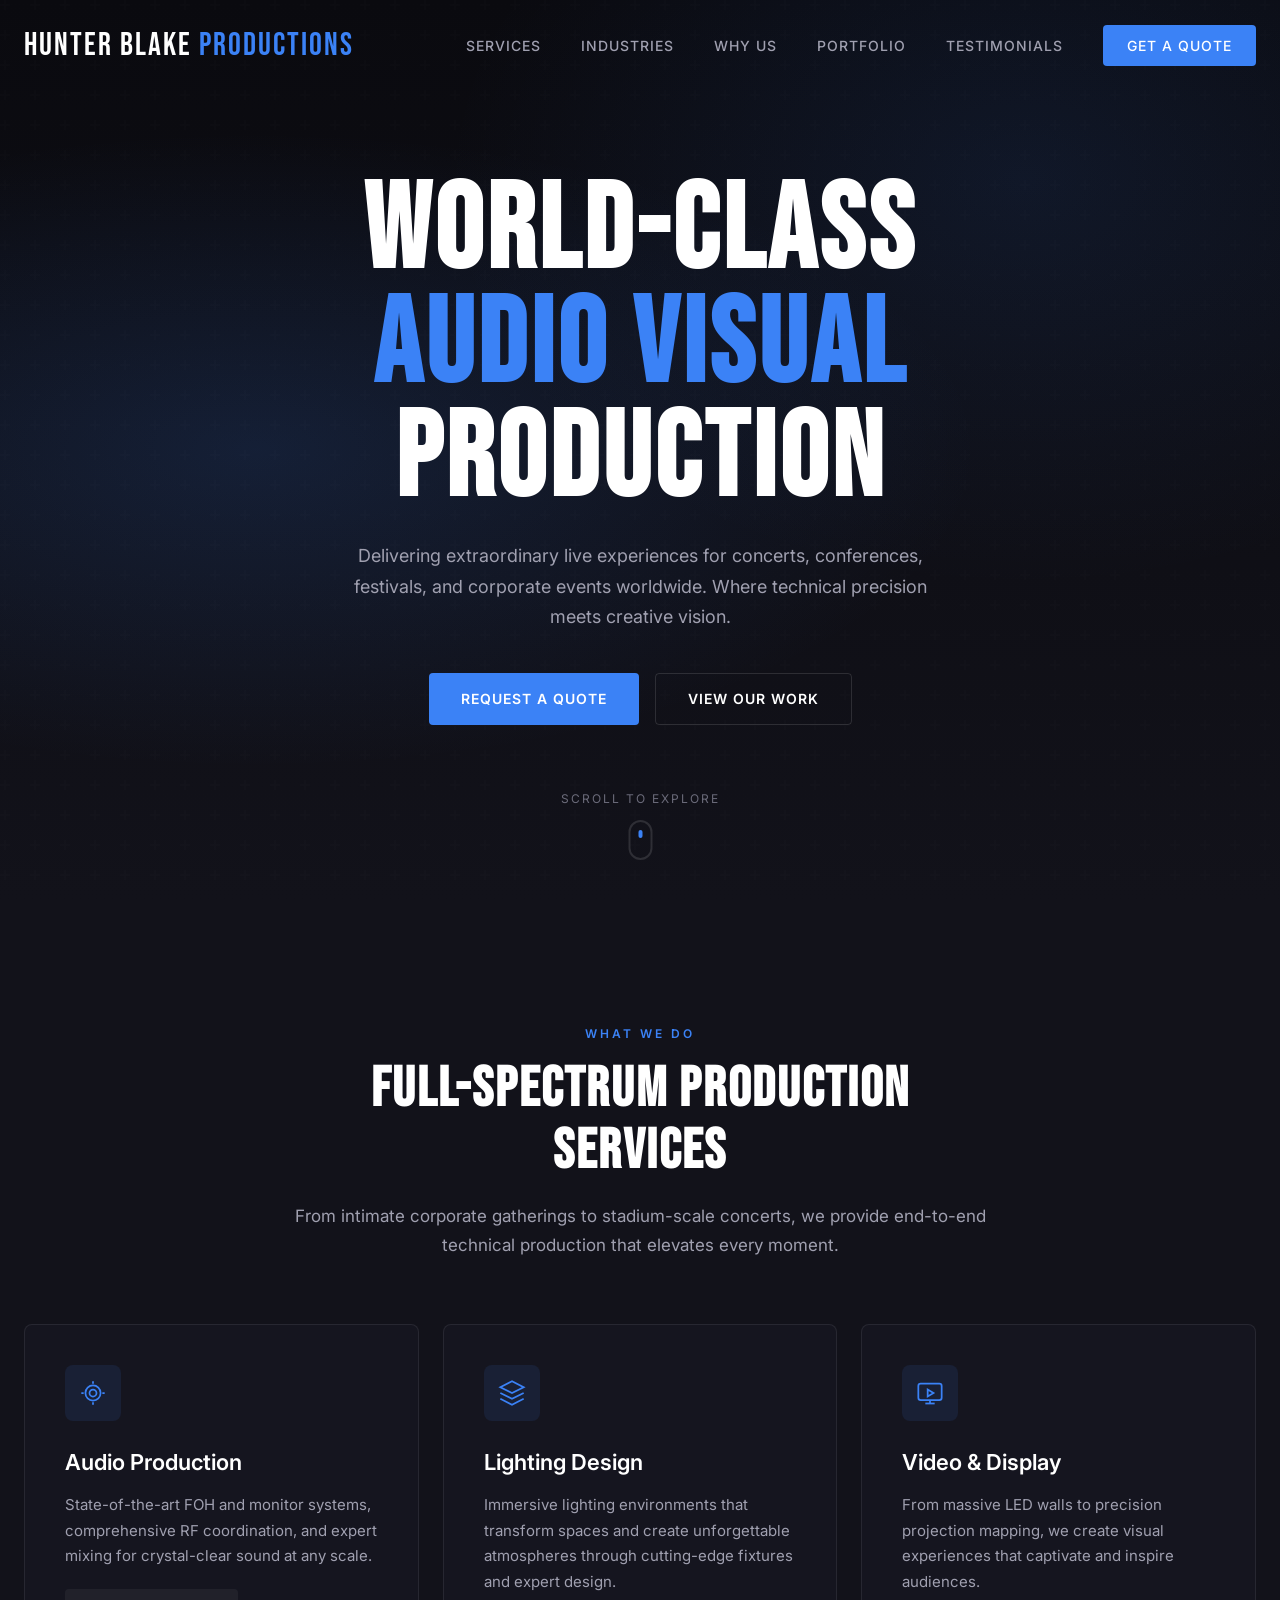
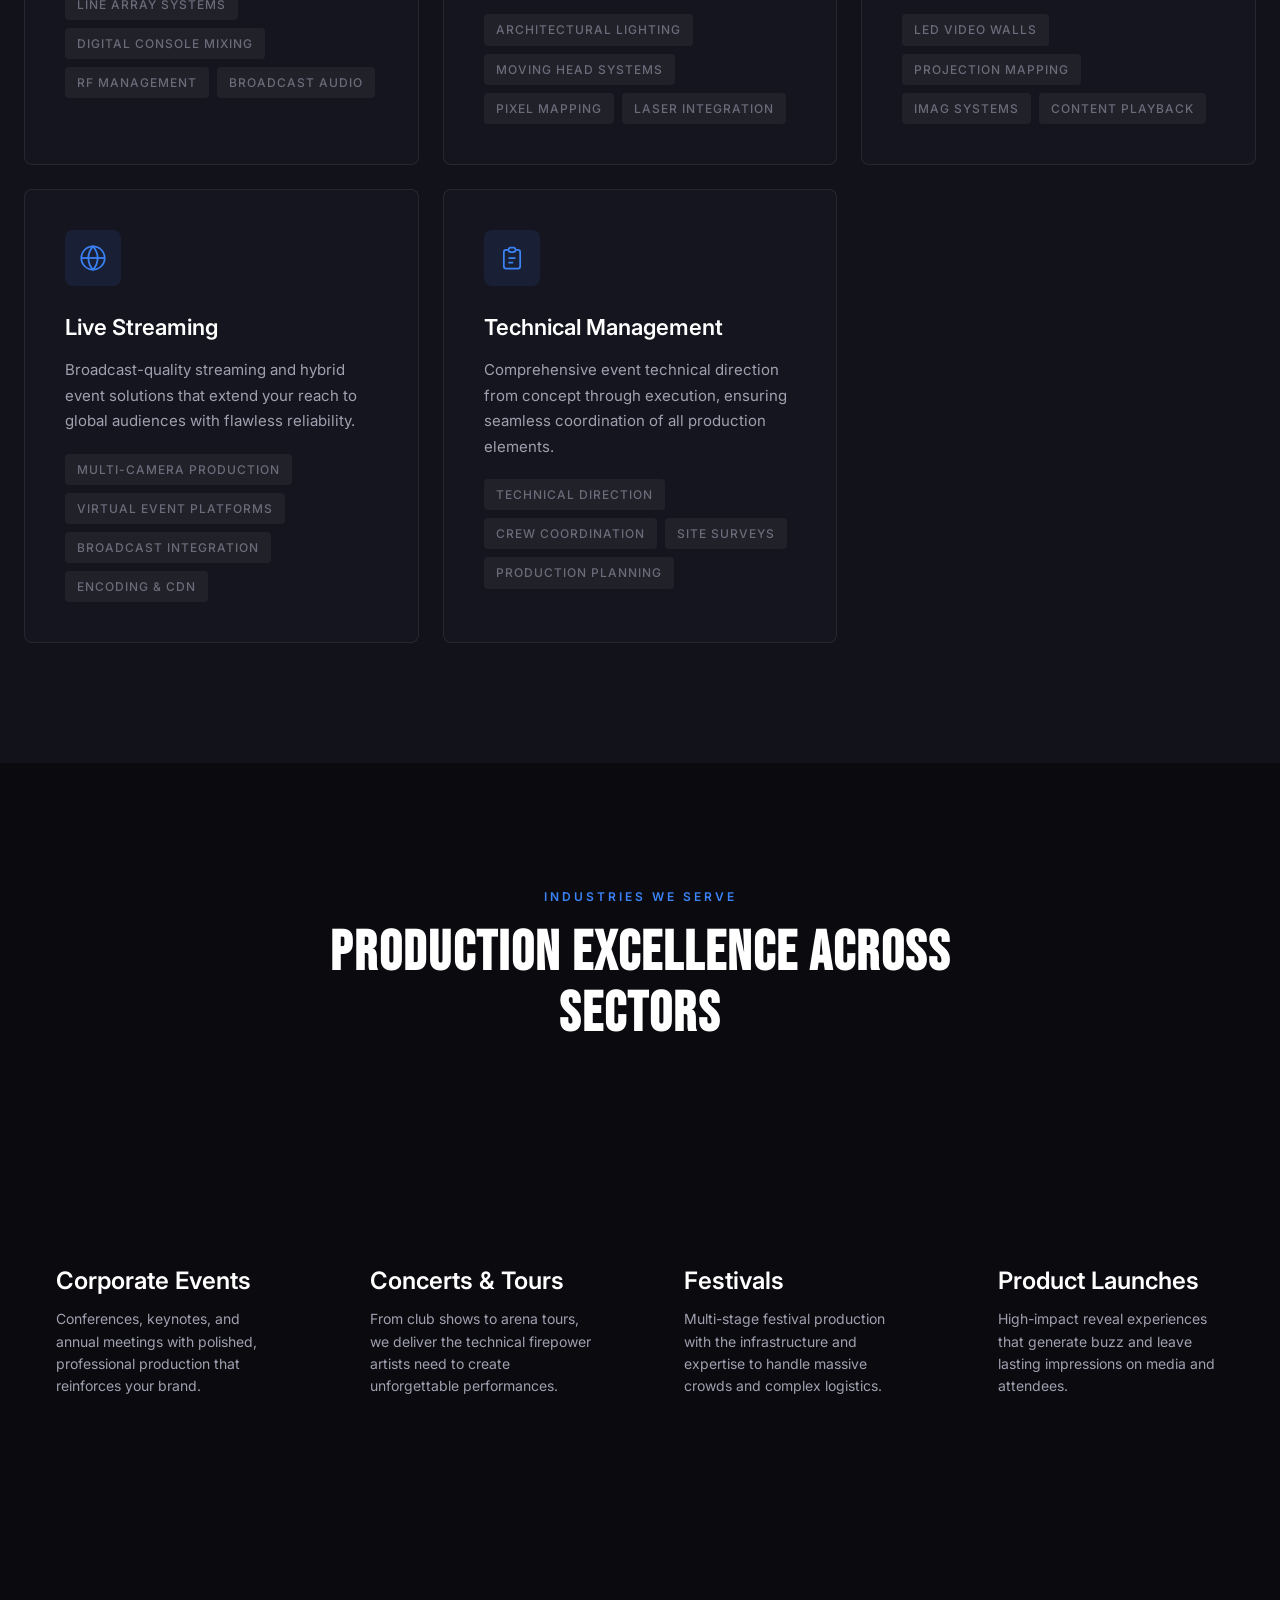
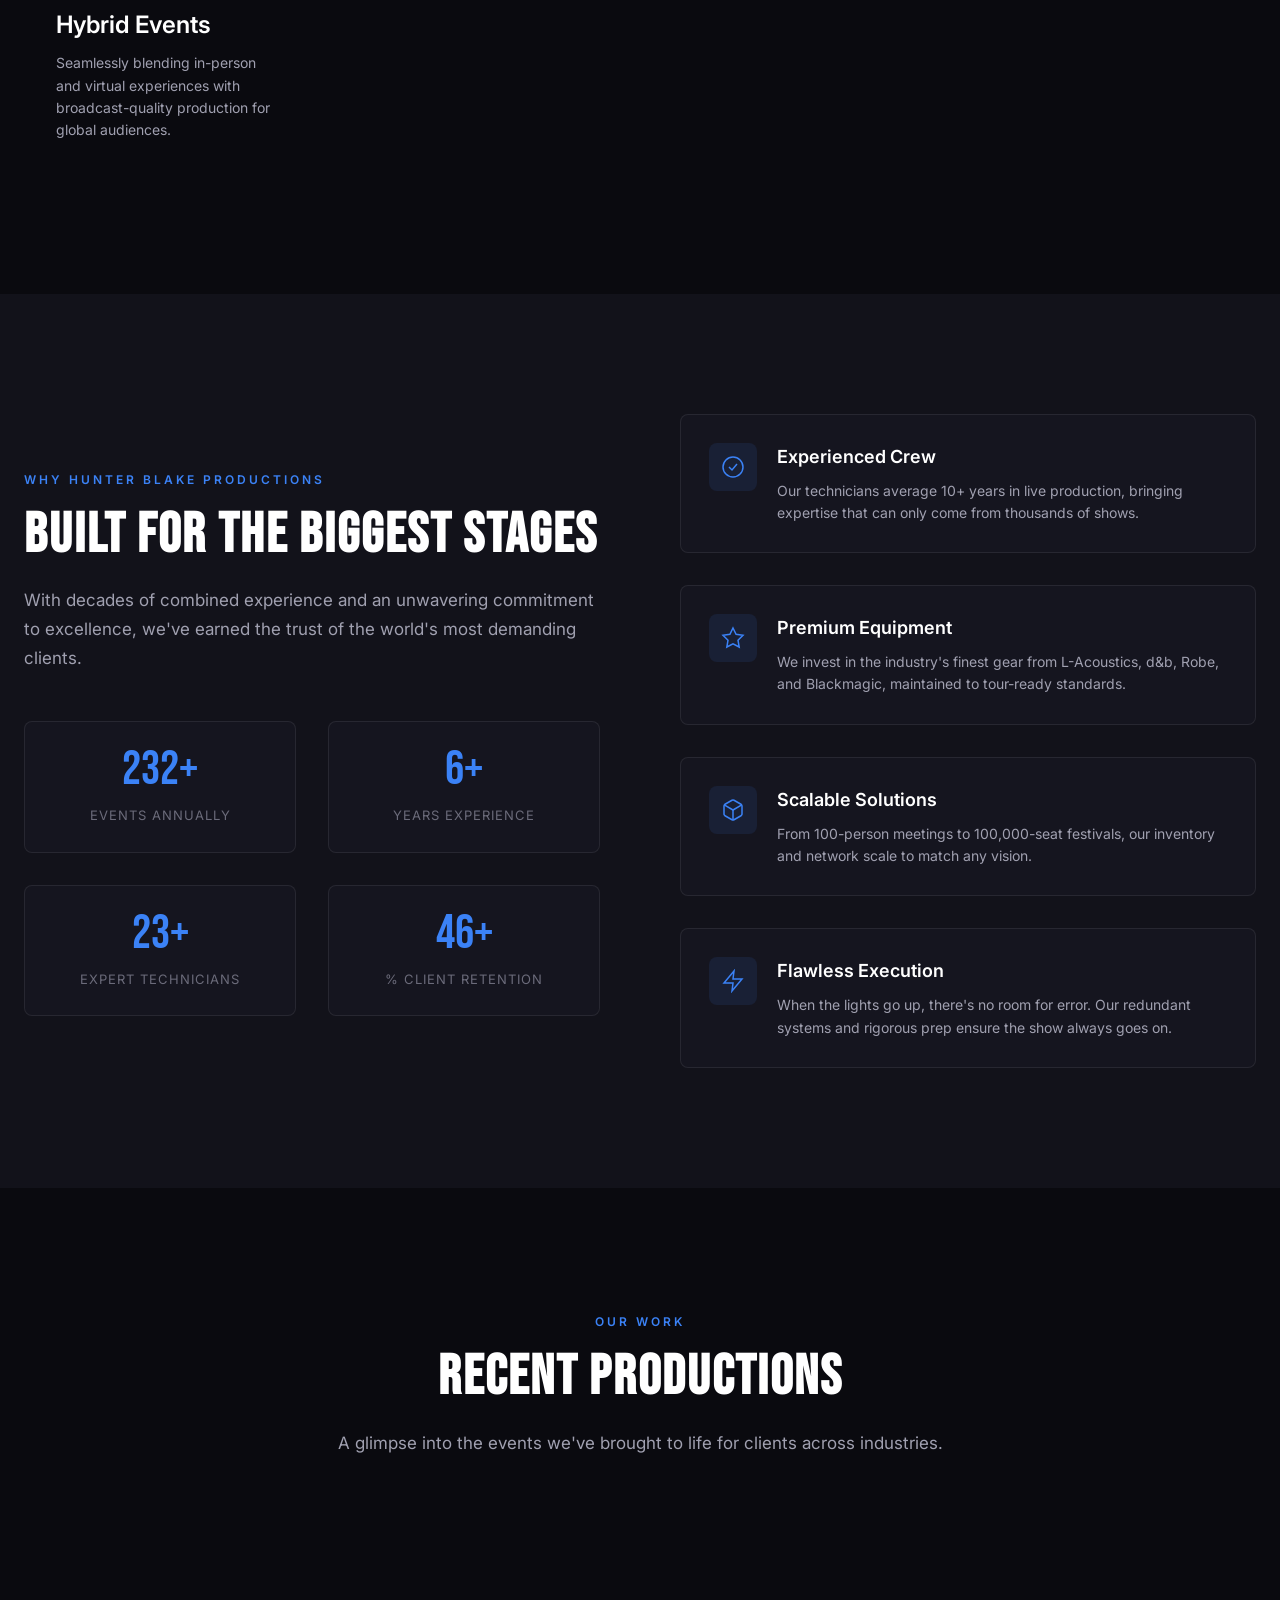
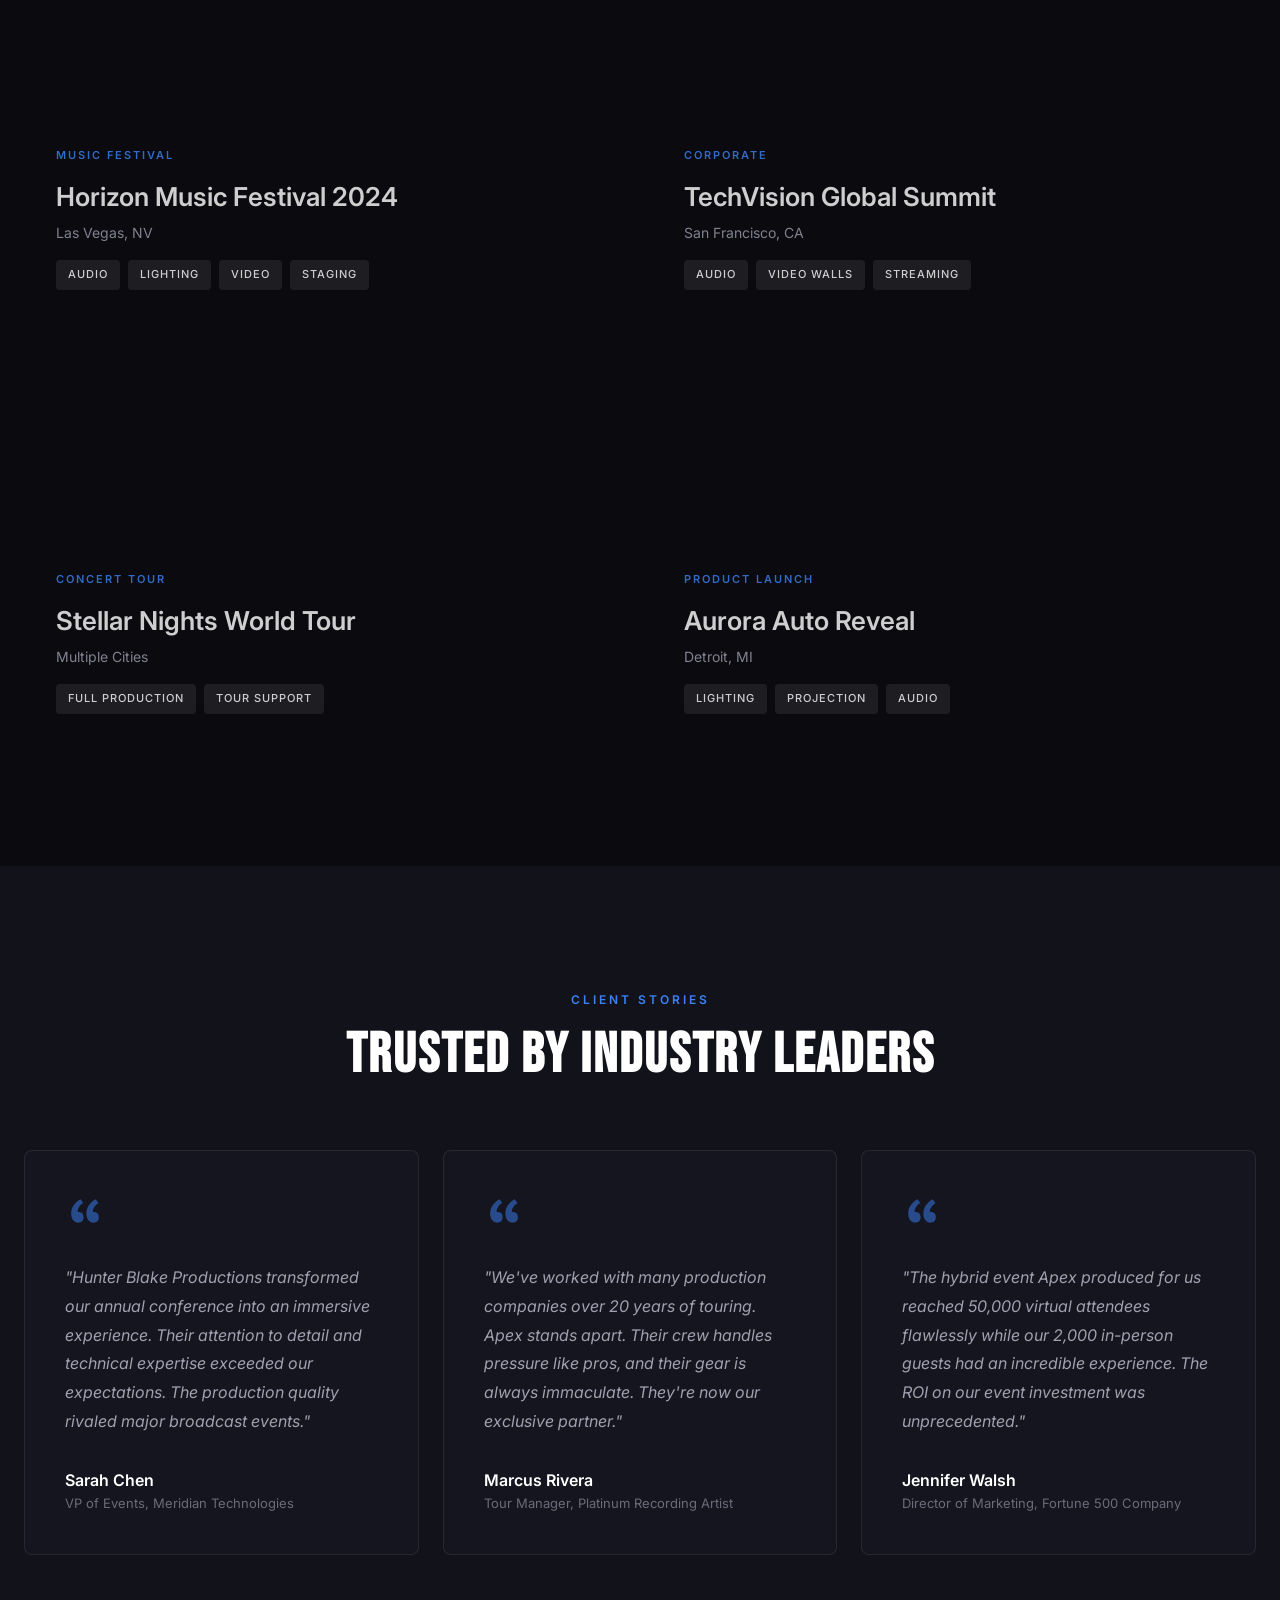
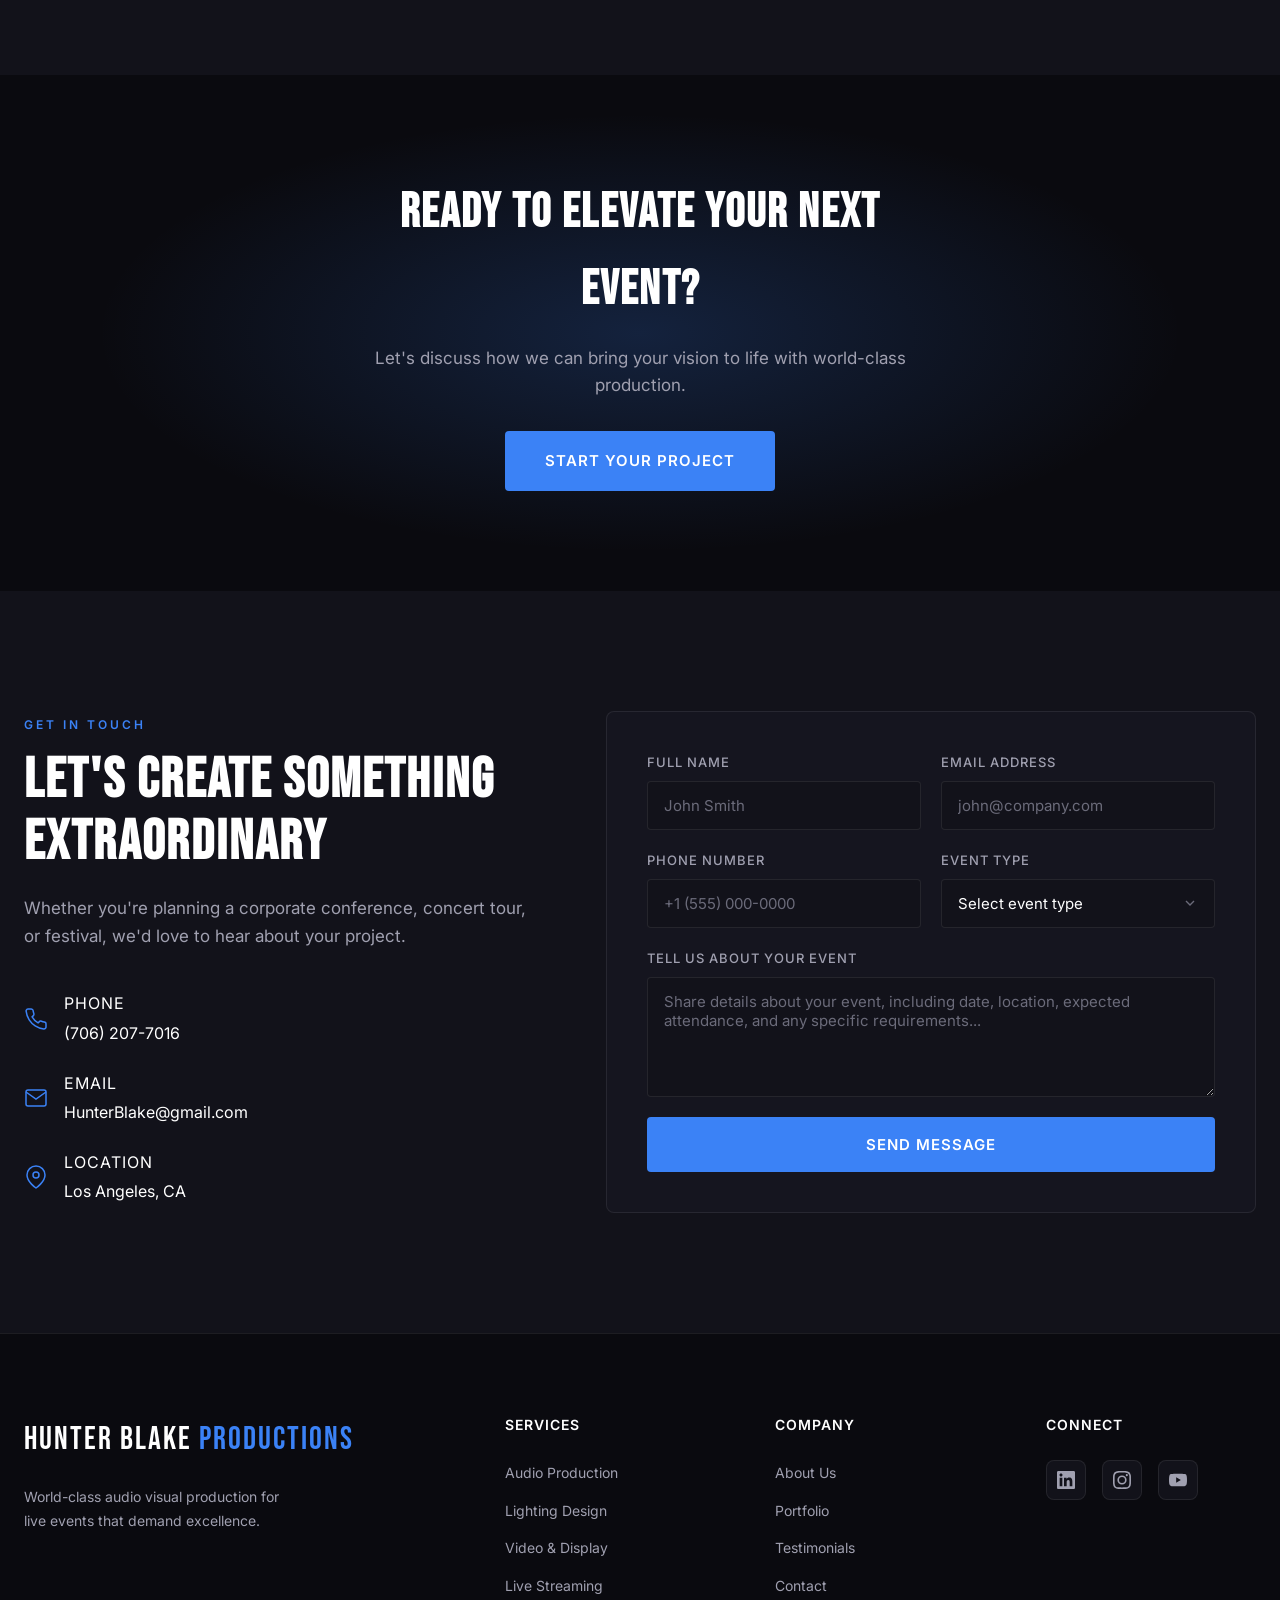
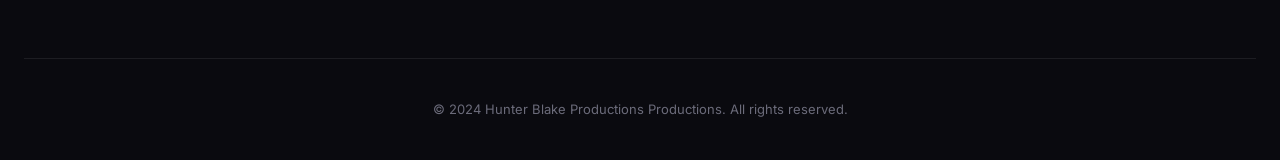
==== index.html @ 578aa211 "Update phone number and email" ====
<!DOCTYPE html>
<html lang="en">
<head>
    <meta charset="UTF-8">
    <meta name="viewport" content="width=device-width, initial-scale=1.0">
    <meta name="description" content="Premium audio-visual production for live events. Corporate conferences, concerts, festivals, and large-scale productions delivered with technical excellence.">
    <title>Hunter Blake Productions | World-Class Audio Visual for Live Events</title>
    <link rel="stylesheet" href="styles.css">
    <link rel="preconnect" href="https://fonts.googleapis.com">
    <link rel="preconnect" href="https://fonts.gstatic.com" crossorigin>
    <link href="https://fonts.googleapis.com/css2?family=Inter:wght@300;400;500;600;700&family=Bebas+Neue&display=swap" rel="stylesheet">
</head>
<body>
    <!-- Navigation -->
    <nav class="navbar" id="navbar">
        <div class="nav-container">
            <a href="#" class="logo">HUNTER BLAKE <span>PRODUCTIONS</span></a>
            <button class="nav-toggle" id="nav-toggle" aria-label="Toggle navigation">
                <span></span>
                <span></span>
                <span></span>
            </button>
            <ul class="nav-menu" id="nav-menu">
                <li><a href="#services">Services</a></li>
                <li><a href="#industries">Industries</a></li>
                <li><a href="#why-us">Why Us</a></li>
                <li><a href="#portfolio">Portfolio</a></li>
                <li><a href="#testimonials">Testimonials</a></li>
                <li><a href="#contact" class="nav-cta">Get a Quote</a></li>
            </ul>
        </div>
    </nav>

    <!-- Hero Section -->
    <section class="hero" id="hero">
        <div class="hero-bg"></div>
        <div class="hero-content">
            <h1 class="hero-title">
                <span class="hero-title-line">World-Class</span>
                <span class="hero-title-line accent">Audio Visual</span>
                <span class="hero-title-line">Production</span>
            </h1>
            <p class="hero-subtitle">Delivering extraordinary live experiences for concerts, conferences, festivals, and corporate events worldwide. Where technical precision meets creative vision.</p>
            <div class="hero-cta">
                <a href="#contact" class="btn btn-primary">Request a Quote</a>
                <a href="#portfolio" class="btn btn-secondary">View Our Work</a>
            </div>
        </div>
        <div class="hero-scroll">
            <span>Scroll to explore</span>
            <div class="scroll-indicator"></div>
        </div>
    </section>

    <!-- Services Section -->
    <section class="services" id="services">
        <div class="container">
            <div class="section-header">
                <span class="section-label">What We Do</span>
                <h2 class="section-title">Full-Spectrum Production Services</h2>
                <p class="section-description">From intimate corporate gatherings to stadium-scale concerts, we provide end-to-end technical production that elevates every moment.</p>
            </div>
            <div class="services-grid">
                <div class="service-card" data-aos="fade-up">
                    <div class="service-icon">
                        <svg viewBox="0 0 24 24" fill="none" stroke="currentColor" stroke-width="1.5">
                            <path d="M12 18.5C15.5899 18.5 18.5 15.5899 18.5 12C18.5 8.41015 15.5899 5.5 12 5.5C8.41015 5.5 5.5 8.41015 5.5 12C5.5 15.5899 8.41015 18.5 12 18.5Z"/>
                            <path d="M12 15C13.6569 15 15 13.6569 15 12C15 10.3431 13.6569 9 12 9C10.3431 9 9 10.3431 9 12C9 13.6569 10.3431 15 12 15Z"/>
                            <path d="M12 2V4M12 20V22M2 12H4M20 12H22"/>
                        </svg>
                    </div>
                    <h3>Audio Production</h3>
                    <p>State-of-the-art FOH and monitor systems, comprehensive RF coordination, and expert mixing for crystal-clear sound at any scale.</p>
                    <ul class="service-features">
                        <li>Line Array Systems</li>
                        <li>Digital Console Mixing</li>
                        <li>RF Management</li>
                        <li>Broadcast Audio</li>
                    </ul>
                </div>
                <div class="service-card" data-aos="fade-up" data-aos-delay="100">
                    <div class="service-icon">
                        <svg viewBox="0 0 24 24" fill="none" stroke="currentColor" stroke-width="1.5">
                            <path d="M12 2L2 7L12 12L22 7L12 2Z"/>
                            <path d="M2 17L12 22L22 17"/>
                            <path d="M2 12L12 17L22 12"/>
                        </svg>
                    </div>
                    <h3>Lighting Design</h3>
                    <p>Immersive lighting environments that transform spaces and create unforgettable atmospheres through cutting-edge fixtures and expert design.</p>
                    <ul class="service-features">
                        <li>Architectural Lighting</li>
                        <li>Moving Head Systems</li>
                        <li>Pixel Mapping</li>
                        <li>Laser Integration</li>
                    </ul>
                </div>
                <div class="service-card" data-aos="fade-up" data-aos-delay="200">
                    <div class="service-icon">
                        <svg viewBox="0 0 24 24" fill="none" stroke="currentColor" stroke-width="1.5">
                            <rect x="2" y="4" width="20" height="14" rx="2"/>
                            <path d="M10 9L15 12L10 15V9Z"/>
                            <path d="M8 21H16"/>
                            <path d="M12 18V21"/>
                        </svg>
                    </div>
                    <h3>Video & Display</h3>
                    <p>From massive LED walls to precision projection mapping, we create visual experiences that captivate and inspire audiences.</p>
                    <ul class="service-features">
                        <li>LED Video Walls</li>
                        <li>Projection Mapping</li>
                        <li>IMAG Systems</li>
                        <li>Content Playback</li>
                    </ul>
                </div>
                <div class="service-card" data-aos="fade-up" data-aos-delay="300">
                    <div class="service-icon">
                        <svg viewBox="0 0 24 24" fill="none" stroke="currentColor" stroke-width="1.5">
                            <circle cx="12" cy="12" r="10"/>
                            <path d="M2 12H22"/>
                            <path d="M12 2C14.5013 4.73835 15.9228 8.29203 16 12C15.9228 15.708 14.5013 19.2616 12 22C9.49872 19.2616 8.07725 15.708 8 12C8.07725 8.29203 9.49872 4.73835 12 2Z"/>
                        </svg>
                    </div>
                    <h3>Live Streaming</h3>
                    <p>Broadcast-quality streaming and hybrid event solutions that extend your reach to global audiences with flawless reliability.</p>
                    <ul class="service-features">
                        <li>Multi-Camera Production</li>
                        <li>Virtual Event Platforms</li>
                        <li>Broadcast Integration</li>
                        <li>Encoding & CDN</li>
                    </ul>
                </div>
                <div class="service-card" data-aos="fade-up" data-aos-delay="400">
                    <div class="service-icon">
                        <svg viewBox="0 0 24 24" fill="none" stroke="currentColor" stroke-width="1.5">
                            <path d="M9 5H7C5.89543 5 5 5.89543 5 7V19C5 20.1046 5.89543 21 7 21H17C18.1046 21 19 20.1046 19 19V7C19 5.89543 18.1046 5 17 5H15"/>
                            <path d="M9 5C9 3.89543 9.89543 3 11 3H13C14.1046 3 15 3.89543 15 5C15 6.10457 14.1046 7 13 7H11C9.89543 7 9 6.10457 9 5Z"/>
                            <path d="M9 12H15M9 16H13"/>
                        </svg>
                    </div>
                    <h3>Technical Management</h3>
                    <p>Comprehensive event technical direction from concept through execution, ensuring seamless coordination of all production elements.</p>
                    <ul class="service-features">
                        <li>Technical Direction</li>
                        <li>Crew Coordination</li>
                        <li>Site Surveys</li>
                        <li>Production Planning</li>
                    </ul>
                </div>
            </div>
        </div>
    </section>

    <!-- Industries Section -->
    <section class="industries" id="industries">
        <div class="container">
            <div class="section-header">
                <span class="section-label">Industries We Serve</span>
                <h2 class="section-title">Production Excellence Across Sectors</h2>
            </div>
            <div class="industries-grid">
                <div class="industry-card" data-aos="fade-up">
                    <div class="industry-image" style="background-image: url('https://images.unsplash.com/photo-1540575467063-178a50c2df87?w=600')"></div>
                    <div class="industry-content">
                        <h3>Corporate Events</h3>
                        <p>Conferences, keynotes, and annual meetings with polished, professional production that reinforces your brand.</p>
                    </div>
                </div>
                <div class="industry-card" data-aos="fade-up" data-aos-delay="100">
                    <div class="industry-image" style="background-image: url('https://images.unsplash.com/photo-1493225457124-a3eb161ffa5f?w=600')"></div>
                    <div class="industry-content">
                        <h3>Concerts & Tours</h3>
                        <p>From club shows to arena tours, we deliver the technical firepower artists need to create unforgettable performances.</p>
                    </div>
                </div>
                <div class="industry-card" data-aos="fade-up" data-aos-delay="200">
                    <div class="industry-image" style="background-image: url('https://images.unsplash.com/photo-1533174072545-7a4b6ad7a6c3?w=600')"></div>
                    <div class="industry-content">
                        <h3>Festivals</h3>
                        <p>Multi-stage festival production with the infrastructure and expertise to handle massive crowds and complex logistics.</p>
                    </div>
                </div>
                <div class="industry-card" data-aos="fade-up" data-aos-delay="300">
                    <div class="industry-image" style="background-image: url('https://images.unsplash.com/photo-1475721027785-f74eccf877e2?w=600')"></div>
                    <div class="industry-content">
                        <h3>Product Launches</h3>
                        <p>High-impact reveal experiences that generate buzz and leave lasting impressions on media and attendees.</p>
                    </div>
                </div>
                <div class="industry-card" data-aos="fade-up" data-aos-delay="400">
                    <div class="industry-image" style="background-image: url('https://images.unsplash.com/photo-1591115765373-5207764f72e7?w=600')"></div>
                    <div class="industry-content">
                        <h3>Hybrid Events</h3>
                        <p>Seamlessly blending in-person and virtual experiences with broadcast-quality production for global audiences.</p>
                    </div>
                </div>
            </div>
        </div>
    </section>

    <!-- Why Choose Us Section -->
    <section class="why-us" id="why-us">
        <div class="container">
            <div class="why-us-grid">
                <div class="why-us-content" data-aos="fade-right">
                    <span class="section-label">Why Hunter Blake Productions</span>
                    <h2 class="section-title">Built for the Biggest Stages</h2>
                    <p class="why-us-description">With decades of combined experience and an unwavering commitment to excellence, we've earned the trust of the world's most demanding clients.</p>
                    <div class="stats-grid">
                        <div class="stat">
                            <span class="stat-number" data-count="500">0</span>
                            <span class="stat-label">Events Annually</span>
                        </div>
                        <div class="stat">
                            <span class="stat-number" data-count="15">0</span>
                            <span class="stat-label">Years Experience</span>
                        </div>
                        <div class="stat">
                            <span class="stat-number" data-count="50">0</span>
                            <span class="stat-label">Expert Technicians</span>
                        </div>
                        <div class="stat">
                            <span class="stat-number" data-count="100">0</span>
                            <span class="stat-label">% Client Retention</span>
                        </div>
                    </div>
                </div>
                <div class="why-us-features" data-aos="fade-left">
                    <div class="feature">
                        <div class="feature-icon">
                            <svg viewBox="0 0 24 24" fill="none" stroke="currentColor" stroke-width="1.5">
                                <path d="M12 22C17.5228 22 22 17.5228 22 12C22 6.47715 17.5228 2 12 2C6.47715 2 2 6.47715 2 12C2 17.5228 6.47715 22 12 22Z"/>
                                <path d="M8 12L11 15L16 9"/>
                            </svg>
                        </div>
                        <div class="feature-content">
                            <h4>Experienced Crew</h4>
                            <p>Our technicians average 10+ years in live production, bringing expertise that can only come from thousands of shows.</p>
                        </div>
                    </div>
                    <div class="feature">
                        <div class="feature-icon">
                            <svg viewBox="0 0 24 24" fill="none" stroke="currentColor" stroke-width="1.5">
                                <path d="M12 2L15.09 8.26L22 9.27L17 14.14L18.18 21.02L12 17.77L5.82 21.02L7 14.14L2 9.27L8.91 8.26L12 2Z"/>
                            </svg>
                        </div>
                        <div class="feature-content">
                            <h4>Premium Equipment</h4>
                            <p>We invest in the industry's finest gear from L-Acoustics, d&b, Robe, and Blackmagic, maintained to tour-ready standards.</p>
                        </div>
                    </div>
                    <div class="feature">
                        <div class="feature-icon">
                            <svg viewBox="0 0 24 24" fill="none" stroke="currentColor" stroke-width="1.5">
                                <path d="M21 16V8.00002C20.9996 7.6493 20.9071 7.30483 20.7315 7.00119C20.556 6.69754 20.3037 6.44539 20 6.27002L13 2.27002C12.696 2.09449 12.3511 2.00208 12 2.00208C11.6489 2.00208 11.304 2.09449 11 2.27002L4 6.27002C3.69626 6.44539 3.44398 6.69754 3.26846 7.00119C3.09294 7.30483 3.00036 7.6493 3 8.00002V16C3.00036 16.3508 3.09294 16.6952 3.26846 16.9989C3.44398 17.3025 3.69626 17.5547 4 17.73L11 21.73C11.304 21.9056 11.6489 21.998 12 21.998C12.3511 21.998 12.696 21.9056 13 21.73L20 17.73C20.3037 17.5547 20.556 17.3025 20.7315 16.9989C20.9071 16.6952 20.9996 16.3508 21 16Z"/>
                                <path d="M3.27002 6.95996L12 12.01L20.73 6.95996"/>
                                <path d="M12 22.08V12"/>
                            </svg>
                        </div>
                        <div class="feature-content">
                            <h4>Scalable Solutions</h4>
                            <p>From 100-person meetings to 100,000-seat festivals, our inventory and network scale to match any vision.</p>
                        </div>
                    </div>
                    <div class="feature">
                        <div class="feature-icon">
                            <svg viewBox="0 0 24 24" fill="none" stroke="currentColor" stroke-width="1.5">
                                <path d="M13 2L3 14H12L11 22L21 10H12L13 2Z"/>
                            </svg>
                        </div>
                        <div class="feature-content">
                            <h4>Flawless Execution</h4>
                            <p>When the lights go up, there's no room for error. Our redundant systems and rigorous prep ensure the show always goes on.</p>
                        </div>
                    </div>
                </div>
            </div>
        </div>
    </section>

    <!-- Portfolio Section -->
    <section class="portfolio" id="portfolio">
        <div class="container">
            <div class="section-header">
                <span class="section-label">Our Work</span>
                <h2 class="section-title">Recent Productions</h2>
                <p class="section-description">A glimpse into the events we've brought to life for clients across industries.</p>
            </div>
            <div class="portfolio-grid">
                <div class="portfolio-card" data-aos="fade-up">
                    <div class="portfolio-image" style="background-image: url('https://images.unsplash.com/photo-1492684223066-81342ee5ff30?w=800')"></div>
                    <div class="portfolio-overlay">
                        <div class="portfolio-content">
                            <span class="portfolio-category">Music Festival</span>
                            <h3>Horizon Music Festival 2024</h3>
                            <p>Las Vegas, NV</p>
                            <ul class="portfolio-services">
                                <li>Audio</li>
                                <li>Lighting</li>
                                <li>Video</li>
                                <li>Staging</li>
                            </ul>
                        </div>
                    </div>
                </div>
                <div class="portfolio-card" data-aos="fade-up" data-aos-delay="100">
                    <div class="portfolio-image" style="background-image: url('https://images.unsplash.com/photo-1505373877841-8d25f7d46678?w=800')"></div>
                    <div class="portfolio-overlay">
                        <div class="portfolio-content">
                            <span class="portfolio-category">Corporate</span>
                            <h3>TechVision Global Summit</h3>
                            <p>San Francisco, CA</p>
                            <ul class="portfolio-services">
                                <li>Audio</li>
                                <li>Video Walls</li>
                                <li>Streaming</li>
                            </ul>
                        </div>
                    </div>
                </div>
                <div class="portfolio-card" data-aos="fade-up" data-aos-delay="200">
                    <div class="portfolio-image" style="background-image: url('https://images.unsplash.com/photo-1470229722913-7c0e2dbbafd3?w=800')"></div>
                    <div class="portfolio-overlay">
                        <div class="portfolio-content">
                            <span class="portfolio-category">Concert Tour</span>
                            <h3>Stellar Nights World Tour</h3>
                            <p>Multiple Cities</p>
                            <ul class="portfolio-services">
                                <li>Full Production</li>
                                <li>Tour Support</li>
                            </ul>
                        </div>
                    </div>
                </div>
                <div class="portfolio-card" data-aos="fade-up" data-aos-delay="300">
                    <div class="portfolio-image" style="background-image: url('https://images.unsplash.com/photo-1560439514-4e9645039924?w=800')"></div>
                    <div class="portfolio-overlay">
                        <div class="portfolio-content">
                            <span class="portfolio-category">Product Launch</span>
                            <h3>Aurora Auto Reveal</h3>
                            <p>Detroit, MI</p>
                            <ul class="portfolio-services">
                                <li>Lighting</li>
                                <li>Projection</li>
                                <li>Audio</li>
                            </ul>
                        </div>
                    </div>
                </div>
            </div>
        </div>
    </section>

    <!-- Testimonials Section -->
    <section class="testimonials" id="testimonials">
        <div class="container">
            <div class="section-header">
                <span class="section-label">Client Stories</span>
                <h2 class="section-title">Trusted by Industry Leaders</h2>
            </div>
            <div class="testimonials-slider">
                <div class="testimonial-card" data-aos="fade-up">
                    <div class="testimonial-quote">
                        <svg viewBox="0 0 24 24" fill="currentColor">
                            <path d="M11.192 15.757c0-.88-.23-1.618-.69-2.217-.326-.412-.768-.683-1.327-.812-.55-.128-1.07-.137-1.54-.028-.16-.95.1-1.956.76-3.022.66-1.065 1.515-1.867 2.558-2.403L9.373 5c-.8.396-1.56.898-2.26 1.505-.71.607-1.34 1.305-1.9 2.094s-.98 1.68-1.25 2.69-.346 2.04-.217 3.1c.168 1.4.62 2.52 1.356 3.35.735.84 1.652 1.26 2.748 1.26.965 0 1.766-.29 2.4-.878.628-.576.94-1.365.94-2.368l.002.003zm9.124 0c0-.88-.23-1.618-.69-2.217-.326-.42-.77-.692-1.327-.817-.56-.124-1.074-.13-1.54-.022-.16-.94.09-1.95.75-3.02.66-1.06 1.514-1.86 2.557-2.4L18.49 5c-.8.396-1.555.898-2.26 1.505-.708.607-1.34 1.305-1.894 2.094-.556.79-.97 1.68-1.24 2.69-.273 1-.345 2.04-.217 3.1.165 1.4.615 2.52 1.35 3.35.732.833 1.646 1.25 2.742 1.25.967 0 1.768-.29 2.402-.876.627-.576.942-1.365.942-2.368v.01z"/>
                        </svg>
                    </div>
                    <p class="testimonial-text">"Hunter Blake Productions transformed our annual conference into an immersive experience. Their attention to detail and technical expertise exceeded our expectations. The production quality rivaled major broadcast events."</p>
                    <div class="testimonial-author">
                        <div class="author-info">
                            <span class="author-name">Sarah Chen</span>
                            <span class="author-title">VP of Events, Meridian Technologies</span>
                        </div>
                    </div>
                </div>
                <div class="testimonial-card" data-aos="fade-up" data-aos-delay="100">
                    <div class="testimonial-quote">
                        <svg viewBox="0 0 24 24" fill="currentColor">
                            <path d="M11.192 15.757c0-.88-.23-1.618-.69-2.217-.326-.412-.768-.683-1.327-.812-.55-.128-1.07-.137-1.54-.028-.16-.95.1-1.956.76-3.022.66-1.065 1.515-1.867 2.558-2.403L9.373 5c-.8.396-1.56.898-2.26 1.505-.71.607-1.34 1.305-1.9 2.094s-.98 1.68-1.25 2.69-.346 2.04-.217 3.1c.168 1.4.62 2.52 1.356 3.35.735.84 1.652 1.26 2.748 1.26.965 0 1.766-.29 2.4-.878.628-.576.94-1.365.94-2.368l.002.003zm9.124 0c0-.88-.23-1.618-.69-2.217-.326-.42-.77-.692-1.327-.817-.56-.124-1.074-.13-1.54-.022-.16-.94.09-1.95.75-3.02.66-1.06 1.514-1.86 2.557-2.4L18.49 5c-.8.396-1.555.898-2.26 1.505-.708.607-1.34 1.305-1.894 2.094-.556.79-.97 1.68-1.24 2.69-.273 1-.345 2.04-.217 3.1.165 1.4.615 2.52 1.35 3.35.732.833 1.646 1.25 2.742 1.25.967 0 1.768-.29 2.402-.876.627-.576.942-1.365.942-2.368v.01z"/>
                        </svg>
                    </div>
                    <p class="testimonial-text">"We've worked with many production companies over 20 years of touring. Apex stands apart. Their crew handles pressure like pros, and their gear is always immaculate. They're now our exclusive partner."</p>
                    <div class="testimonial-author">
                        <div class="author-info">
                            <span class="author-name">Marcus Rivera</span>
                            <span class="author-title">Tour Manager, Platinum Recording Artist</span>
                        </div>
                    </div>
                </div>
                <div class="testimonial-card" data-aos="fade-up" data-aos-delay="200">
                    <div class="testimonial-quote">
                        <svg viewBox="0 0 24 24" fill="currentColor">
                            <path d="M11.192 15.757c0-.88-.23-1.618-.69-2.217-.326-.412-.768-.683-1.327-.812-.55-.128-1.07-.137-1.54-.028-.16-.95.1-1.956.76-3.022.66-1.065 1.515-1.867 2.558-2.403L9.373 5c-.8.396-1.56.898-2.26 1.505-.71.607-1.34 1.305-1.9 2.094s-.98 1.68-1.25 2.69-.346 2.04-.217 3.1c.168 1.4.62 2.52 1.356 3.35.735.84 1.652 1.26 2.748 1.26.965 0 1.766-.29 2.4-.878.628-.576.94-1.365.94-2.368l.002.003zm9.124 0c0-.88-.23-1.618-.69-2.217-.326-.42-.77-.692-1.327-.817-.56-.124-1.074-.13-1.54-.022-.16-.94.09-1.95.75-3.02.66-1.06 1.514-1.86 2.557-2.4L18.49 5c-.8.396-1.555.898-2.26 1.505-.708.607-1.34 1.305-1.894 2.094-.556.79-.97 1.68-1.24 2.69-.273 1-.345 2.04-.217 3.1.165 1.4.615 2.52 1.35 3.35.732.833 1.646 1.25 2.742 1.25.967 0 1.768-.29 2.402-.876.627-.576.942-1.365.942-2.368v.01z"/>
                        </svg>
                    </div>
                    <p class="testimonial-text">"The hybrid event Apex produced for us reached 50,000 virtual attendees flawlessly while our 2,000 in-person guests had an incredible experience. The ROI on our event investment was unprecedented."</p>
                    <div class="testimonial-author">
                        <div class="author-info">
                            <span class="author-name">Jennifer Walsh</span>
                            <span class="author-title">Director of Marketing, Fortune 500 Company</span>
                        </div>
                    </div>
                </div>
            </div>
        </div>
    </section>

    <!-- CTA Section -->
    <section class="cta-section">
        <div class="cta-bg"></div>
        <div class="container">
            <div class="cta-content" data-aos="fade-up">
                <h2>Ready to Elevate Your Next Event?</h2>
                <p>Let's discuss how we can bring your vision to life with world-class production.</p>
                <a href="#contact" class="btn btn-primary btn-large">Start Your Project</a>
            </div>
        </div>
    </section>

    <!-- Contact Section -->
    <section class="contact" id="contact">
        <div class="container">
            <div class="contact-grid">
                <div class="contact-info" data-aos="fade-right">
                    <span class="section-label">Get in Touch</span>
                    <h2 class="section-title">Let's Create Something Extraordinary</h2>
                    <p>Whether you're planning a corporate conference, concert tour, or festival, we'd love to hear about your project.</p>
                    <div class="contact-details">
                        <div class="contact-item">
                            <svg viewBox="0 0 24 24" fill="none" stroke="currentColor" stroke-width="1.5">
                                <path d="M22 16.92V19.92C22.0011 20.1985 21.9441 20.4742 21.8325 20.7293C21.7209 20.9845 21.5573 21.2136 21.3521 21.4019C21.1468 21.5901 20.9046 21.7335 20.6407 21.8227C20.3769 21.9119 20.0974 21.9451 19.82 21.92C16.7428 21.5856 13.787 20.5341 11.19 18.85C8.77383 17.3147 6.72533 15.2662 5.19 12.85C3.49998 10.2412 2.44824 7.27099 2.12 4.18C2.09501 3.90347 2.12788 3.62476 2.2165 3.36162C2.30513 3.09849 2.44757 2.85669 2.63477 2.65162C2.82196 2.44655 3.04981 2.28271 3.30379 2.17052C3.55778 2.05833 3.83234 2.00026 4.11 2H7.11C7.59531 1.99522 8.06579 2.16708 8.43376 2.48353C8.80173 2.79999 9.04208 3.23945 9.11 3.72C9.23662 4.68007 9.47145 5.62273 9.81 6.53C9.94455 6.88792 9.97366 7.27691 9.89391 7.65088C9.81415 8.02485 9.62886 8.36811 9.36 8.64L8.09 9.91C9.51356 12.4135 11.5865 14.4864 14.09 15.91L15.36 14.64C15.6319 14.3711 15.9752 14.1858 16.3491 14.1061C16.7231 14.0263 17.1121 14.0555 17.47 14.19C18.3773 14.5286 19.3199 14.7634 20.28 14.89C20.7658 14.9585 21.2094 15.2032 21.5265 15.5775C21.8437 15.9518 22.0122 16.4296 22 16.92Z"/>
                            </svg>
                            <div>
                                <span class="contact-label">Phone</span>
                                <a href="tel:+17062077016">(706) 207-7016</a>
                            </div>
                        </div>
                        <div class="contact-item">
                            <svg viewBox="0 0 24 24" fill="none" stroke="currentColor" stroke-width="1.5">
                                <path d="M4 4H20C21.1 4 22 4.9 22 6V18C22 19.1 21.1 20 20 20H4C2.9 20 2 19.1 2 18V6C2 4.9 2.9 4 4 4Z"/>
                                <path d="M22 6L12 13L2 6"/>
                            </svg>
                            <div>
                                <span class="contact-label">Email</span>
                                <a href="mailto:HunterBlake@gmail.com">HunterBlake@gmail.com</a>
                            </div>
                        </div>
                        <div class="contact-item">
                            <svg viewBox="0 0 24 24" fill="none" stroke="currentColor" stroke-width="1.5">
                                <path d="M21 10C21 17 12 23 12 23C12 23 3 17 3 10C3 7.61305 3.94821 5.32387 5.63604 3.63604C7.32387 1.94821 9.61305 1 12 1C14.3869 1 16.6761 1.94821 18.364 3.63604C20.0518 5.32387 21 7.61305 21 10Z"/>
                                <circle cx="12" cy="10" r="3"/>
                            </svg>
                            <div>
                                <span class="contact-label">Location</span>
                                <span>Los Angeles, CA</span>
                            </div>
                        </div>
                    </div>
                </div>
                <form class="contact-form" data-aos="fade-left" id="contact-form">
                    <div class="form-group">
                        <label for="name">Full Name</label>
                        <input type="text" id="name" name="name" required placeholder="John Smith">
                    </div>
                    <div class="form-group">
                        <label for="email">Email Address</label>
                        <input type="email" id="email" name="email" required placeholder="john@company.com">
                    </div>
                    <div class="form-group">
                        <label for="phone">Phone Number</label>
                        <input type="tel" id="phone" name="phone" placeholder="+1 (555) 000-0000">
                    </div>
                    <div class="form-group">
                        <label for="event-type">Event Type</label>
                        <select id="event-type" name="event-type" required>
                            <option value="">Select event type</option>
                            <option value="corporate">Corporate Conference</option>
                            <option value="concert">Concert / Tour</option>
                            <option value="festival">Festival</option>
                            <option value="product-launch">Product Launch</option>
                            <option value="hybrid">Hybrid / Virtual Event</option>
                            <option value="other">Other</option>
                        </select>
                    </div>
                    <div class="form-group full-width">
                        <label for="message">Tell Us About Your Event</label>
                        <textarea id="message" name="message" rows="4" required placeholder="Share details about your event, including date, location, expected attendance, and any specific requirements..."></textarea>
                    </div>
                    <button type="submit" class="btn btn-primary btn-large full-width">Send Message</button>
                </form>
            </div>
        </div>
    </section>

    <!-- Footer -->
    <footer class="footer">
        <div class="container">
            <div class="footer-grid">
                <div class="footer-brand">
                    <a href="#" class="logo">HUNTER BLAKE <span>PRODUCTIONS</span></a>
                    <p>World-class audio visual production for live events that demand excellence.</p>
                </div>
                <div class="footer-links">
                    <h4>Services</h4>
                    <ul>
                        <li><a href="#services">Audio Production</a></li>
                        <li><a href="#services">Lighting Design</a></li>
                        <li><a href="#services">Video & Display</a></li>
                        <li><a href="#services">Live Streaming</a></li>
                    </ul>
                </div>
                <div class="footer-links">
                    <h4>Company</h4>
                    <ul>
                        <li><a href="#why-us">About Us</a></li>
                        <li><a href="#portfolio">Portfolio</a></li>
                        <li><a href="#testimonials">Testimonials</a></li>
                        <li><a href="#contact">Contact</a></li>
                    </ul>
                </div>
                <div class="footer-links">
                    <h4>Connect</h4>
                    <div class="social-links">
                        <a href="#" aria-label="LinkedIn">
                            <svg viewBox="0 0 24 24" fill="currentColor">
                                <path d="M20.447 20.452h-3.554v-5.569c0-1.328-.027-3.037-1.852-3.037-1.853 0-2.136 1.445-2.136 2.939v5.667H9.351V9h3.414v1.561h.046c.477-.9 1.637-1.85 3.37-1.85 3.601 0 4.267 2.37 4.267 5.455v6.286zM5.337 7.433c-1.144 0-2.063-.926-2.063-2.065 0-1.138.92-2.063 2.063-2.063 1.14 0 2.064.925 2.064 2.063 0 1.139-.925 2.065-2.064 2.065zm1.782 13.019H3.555V9h3.564v11.452zM22.225 0H1.771C.792 0 0 .774 0 1.729v20.542C0 23.227.792 24 1.771 24h20.451C23.2 24 24 23.227 24 22.271V1.729C24 .774 23.2 0 22.222 0h.003z"/>
                            </svg>
                        </a>
                        <a href="#" aria-label="Instagram">
                            <svg viewBox="0 0 24 24" fill="currentColor">
                                <path d="M12 2.163c3.204 0 3.584.012 4.85.07 3.252.148 4.771 1.691 4.919 4.919.058 1.265.069 1.645.069 4.849 0 3.205-.012 3.584-.069 4.849-.149 3.225-1.664 4.771-4.919 4.919-1.266.058-1.644.07-4.85.07-3.204 0-3.584-.012-4.849-.07-3.26-.149-4.771-1.699-4.919-4.92-.058-1.265-.07-1.644-.07-4.849 0-3.204.013-3.583.07-4.849.149-3.227 1.664-4.771 4.919-4.919 1.266-.057 1.645-.069 4.849-.069zM12 0C8.741 0 8.333.014 7.053.072 2.695.272.273 2.69.073 7.052.014 8.333 0 8.741 0 12c0 3.259.014 3.668.072 4.948.2 4.358 2.618 6.78 6.98 6.98C8.333 23.986 8.741 24 12 24c3.259 0 3.668-.014 4.948-.072 4.354-.2 6.782-2.618 6.979-6.98.059-1.28.073-1.689.073-4.948 0-3.259-.014-3.667-.072-4.947-.196-4.354-2.617-6.78-6.979-6.98C15.668.014 15.259 0 12 0zm0 5.838a6.162 6.162 0 100 12.324 6.162 6.162 0 000-12.324zM12 16a4 4 0 110-8 4 4 0 010 8zm6.406-11.845a1.44 1.44 0 100 2.881 1.44 1.44 0 000-2.881z"/>
                            </svg>
                        </a>
                        <a href="#" aria-label="YouTube">
                            <svg viewBox="0 0 24 24" fill="currentColor">
                                <path d="M23.498 6.186a3.016 3.016 0 00-2.122-2.136C19.505 3.545 12 3.545 12 3.545s-7.505 0-9.377.505A3.017 3.017 0 00.502 6.186C0 8.07 0 12 0 12s0 3.93.502 5.814a3.016 3.016 0 002.122 2.136c1.871.505 9.376.505 9.376.505s7.505 0 9.377-.505a3.015 3.015 0 002.122-2.136C24 15.93 24 12 24 12s0-3.93-.502-5.814zM9.545 15.568V8.432L15.818 12l-6.273 3.568z"/>
                            </svg>
                        </a>
                    </div>
                </div>
            </div>
            <div class="footer-bottom">
                <p>&copy; 2024 Hunter Blake Productions Productions. All rights reserved.</p>
            </div>
        </div>
    </footer>

    <script src="script.js"></script>
</body>
</html>
---- styles.css ----
/* ============================================
   APEX AV PRODUCTIONS - Premium AV Website
   Dark, Cinematic Design System
   ============================================ */

/* CSS Variables */
:root {
    /* Colors */
    --color-bg-primary: #0a0a0f;
    --color-bg-secondary: #12121a;
    --color-bg-tertiary: #1a1a25;
    --color-bg-card: #15151f;

    --color-text-primary: #ffffff;
    --color-text-secondary: #a0a0b0;
    --color-text-muted: #6b6b7a;

    --color-accent: #3b82f6;
    --color-accent-hover: #2563eb;
    --color-accent-glow: rgba(59, 130, 246, 0.3);

    --color-border: rgba(255, 255, 255, 0.08);
    --color-border-light: rgba(255, 255, 255, 0.12);

    /* Typography */
    --font-display: 'Bebas Neue', sans-serif;
    --font-body: 'Inter', -apple-system, BlinkMacSystemFont, sans-serif;

    /* Spacing */
    --section-padding: 120px;
    --container-width: 1280px;

    /* Transitions */
    --transition-fast: 0.2s ease;
    --transition-base: 0.3s ease;
    --transition-slow: 0.5s ease;

    /* Shadows */
    --shadow-card: 0 4px 24px rgba(0, 0, 0, 0.4);
    --shadow-glow: 0 0 60px var(--color-accent-glow);
}

/* Reset & Base */
*, *::before, *::after {
    box-sizing: border-box;
    margin: 0;
    padding: 0;
}

html {
    scroll-behavior: smooth;
    -webkit-font-smoothing: antialiased;
    -moz-osx-font-smoothing: grayscale;
}

body {
    font-family: var(--font-body);
    font-size: 16px;
    line-height: 1.6;
    color: var(--color-text-primary);
    background-color: var(--color-bg-primary);
    overflow-x: hidden;
}

a {
    color: inherit;
    text-decoration: none;
    transition: color var(--transition-fast);
}

img {
    max-width: 100%;
    height: auto;
    display: block;
}

ul {
    list-style: none;
}

/* Container */
.container {
    width: 100%;
    max-width: var(--container-width);
    margin: 0 auto;
    padding: 0 24px;
}

/* ============================================
   NAVIGATION
   ============================================ */
.navbar {
    position: fixed;
    top: 0;
    left: 0;
    right: 0;
    z-index: 1000;
    padding: 20px 0;
    transition: all var(--transition-base);
}

.navbar.scrolled {
    background: rgba(10, 10, 15, 0.95);
    backdrop-filter: blur(20px);
    padding: 16px 0;
    border-bottom: 1px solid var(--color-border);
}

.nav-container {
    max-width: var(--container-width);
    margin: 0 auto;
    padding: 0 24px;
    display: flex;
    align-items: center;
    justify-content: space-between;
}

.logo {
    font-family: var(--font-display);
    font-size: 32px;
    letter-spacing: 2px;
    color: var(--color-text-primary);
}

.logo span {
    color: var(--color-accent);
}

.nav-menu {
    display: flex;
    align-items: center;
    gap: 40px;
}

.nav-menu a {
    font-size: 14px;
    font-weight: 500;
    color: var(--color-text-secondary);
    text-transform: uppercase;
    letter-spacing: 1px;
    transition: color var(--transition-fast);
}

.nav-menu a:hover {
    color: var(--color-text-primary);
}

.nav-cta {
    background: var(--color-accent);
    color: var(--color-text-primary) !important;
    padding: 12px 24px;
    border-radius: 4px;
    transition: background var(--transition-fast), transform var(--transition-fast) !important;
}

.nav-cta:hover {
    background: var(--color-accent-hover);
    transform: translateY(-2px);
}

.nav-toggle {
    display: none;
    flex-direction: column;
    gap: 5px;
    background: none;
    border: none;
    cursor: pointer;
    padding: 5px;
}

.nav-toggle span {
    width: 24px;
    height: 2px;
    background: var(--color-text-primary);
    transition: all var(--transition-fast);
}

/* ============================================
   BUTTONS
   ============================================ */
.btn {
    display: inline-flex;
    align-items: center;
    justify-content: center;
    padding: 14px 32px;
    font-family: var(--font-body);
    font-size: 14px;
    font-weight: 600;
    text-transform: uppercase;
    letter-spacing: 1px;
    border: none;
    border-radius: 4px;
    cursor: pointer;
    transition: all var(--transition-fast);
}

.btn-primary {
    background: var(--color-accent);
    color: var(--color-text-primary);
}

.btn-primary:hover {
    background: var(--color-accent-hover);
    transform: translateY(-2px);
    box-shadow: var(--shadow-glow);
}

.btn-secondary {
    background: transparent;
    color: var(--color-text-primary);
    border: 1px solid var(--color-border-light);
}

.btn-secondary:hover {
    background: rgba(255, 255, 255, 0.05);
    border-color: var(--color-text-secondary);
}

.btn-large {
    padding: 18px 40px;
    font-size: 15px;
}

/* ============================================
   HERO SECTION
   ============================================ */
.hero {
    position: relative;
    min-height: 100vh;
    display: flex;
    align-items: center;
    justify-content: center;
    padding: 120px 24px;
    overflow: hidden;
}

.hero-bg {
    position: absolute;
    top: 0;
    left: 0;
    right: 0;
    bottom: 0;
    background:
        radial-gradient(ellipse at 20% 50%, rgba(59, 130, 246, 0.15) 0%, transparent 50%),
        radial-gradient(ellipse at 80% 20%, rgba(59, 130, 246, 0.1) 0%, transparent 40%),
        linear-gradient(180deg, var(--color-bg-primary) 0%, var(--color-bg-secondary) 100%);
    z-index: -1;
}

.hero-bg::before {
    content: '';
    position: absolute;
    top: 0;
    left: 0;
    right: 0;
    bottom: 0;
    background-image: url("data:image/svg+xml,%3Csvg width='60' height='60' viewBox='0 0 60 60' xmlns='http://www.w3.org/2000/svg'%3E%3Cg fill='none' fill-rule='evenodd'%3E%3Cg fill='%23ffffff' fill-opacity='0.02'%3E%3Cpath d='M36 34v-4h-2v4h-4v2h4v4h2v-4h4v-2h-4zm0-30V0h-2v4h-4v2h4v4h2V6h4V4h-4zM6 34v-4H4v4H0v2h4v4h2v-4h4v-2H6zM6 4V0H4v4H0v2h4v4h2V6h4V4H6z'/%3E%3C/g%3E%3C/g%3E%3C/svg%3E");
    opacity: 0.5;
}

.hero-content {
    text-align: center;
    max-width: 900px;
}

.hero-title {
    margin-bottom: 24px;
}

.hero-title-line {
    display: block;
    font-family: var(--font-display);
    font-size: clamp(48px, 12vw, 120px);
    line-height: 0.95;
    letter-spacing: 4px;
    text-transform: uppercase;
}

.hero-title-line.accent {
    color: var(--color-accent);
}

.hero-subtitle {
    font-size: 18px;
    color: var(--color-text-secondary);
    max-width: 600px;
    margin: 0 auto 40px;
    line-height: 1.7;
}

.hero-cta {
    display: flex;
    gap: 16px;
    justify-content: center;
    flex-wrap: wrap;
}

.hero-scroll {
    position: absolute;
    bottom: 40px;
    left: 50%;
    transform: translateX(-50%);
    display: flex;
    flex-direction: column;
    align-items: center;
    gap: 12px;
}

.hero-scroll span {
    font-size: 12px;
    text-transform: uppercase;
    letter-spacing: 2px;
    color: var(--color-text-muted);
}

.scroll-indicator {
    width: 24px;
    height: 40px;
    border: 2px solid var(--color-border-light);
    border-radius: 12px;
    position: relative;
}

.scroll-indicator::before {
    content: '';
    position: absolute;
    top: 8px;
    left: 50%;
    transform: translateX(-50%);
    width: 4px;
    height: 8px;
    background: var(--color-accent);
    border-radius: 2px;
    animation: scroll-bounce 2s infinite;
}

@keyframes scroll-bounce {
    0%, 100% { transform: translateX(-50%) translateY(0); opacity: 1; }
    50% { transform: translateX(-50%) translateY(12px); opacity: 0.3; }
}

/* ============================================
   SECTION STYLES
   ============================================ */
.section-header {
    text-align: center;
    max-width: 700px;
    margin: 0 auto 64px;
}

.section-label {
    display: inline-block;
    font-size: 12px;
    font-weight: 600;
    text-transform: uppercase;
    letter-spacing: 3px;
    color: var(--color-accent);
    margin-bottom: 16px;
}

.section-title {
    font-family: var(--font-display);
    font-size: clamp(36px, 5vw, 56px);
    letter-spacing: 2px;
    text-transform: uppercase;
    line-height: 1.1;
    margin-bottom: 20px;
}

.section-description {
    font-size: 17px;
    color: var(--color-text-secondary);
    line-height: 1.7;
}

/* ============================================
   SERVICES SECTION
   ============================================ */
.services {
    padding: var(--section-padding) 0;
    background: var(--color-bg-secondary);
}

.services-grid {
    display: grid;
    grid-template-columns: repeat(auto-fit, minmax(300px, 1fr));
    gap: 24px;
}

.service-card {
    background: var(--color-bg-card);
    border: 1px solid var(--color-border);
    border-radius: 8px;
    padding: 40px;
    transition: all var(--transition-base);
}

.service-card:hover {
    transform: translateY(-8px);
    border-color: var(--color-accent);
    box-shadow: var(--shadow-glow);
}

.service-icon {
    width: 56px;
    height: 56px;
    display: flex;
    align-items: center;
    justify-content: center;
    background: rgba(59, 130, 246, 0.1);
    border-radius: 8px;
    margin-bottom: 24px;
}

.service-icon svg {
    width: 28px;
    height: 28px;
    color: var(--color-accent);
}

.service-card h3 {
    font-size: 22px;
    font-weight: 600;
    margin-bottom: 12px;
}

.service-card p {
    color: var(--color-text-secondary);
    font-size: 15px;
    line-height: 1.7;
    margin-bottom: 20px;
}

.service-features {
    display: flex;
    flex-wrap: wrap;
    gap: 8px;
}

.service-features li {
    font-size: 12px;
    font-weight: 500;
    text-transform: uppercase;
    letter-spacing: 1px;
    color: var(--color-text-muted);
    background: rgba(255, 255, 255, 0.05);
    padding: 6px 12px;
    border-radius: 4px;
}

/* ============================================
   INDUSTRIES SECTION
   ============================================ */
.industries {
    padding: var(--section-padding) 0;
    background: var(--color-bg-primary);
}

.industries-grid {
    display: grid;
    grid-template-columns: repeat(auto-fit, minmax(280px, 1fr));
    gap: 24px;
}

.industry-card {
    position: relative;
    height: 320px;
    border-radius: 8px;
    overflow: hidden;
    cursor: pointer;
}

.industry-image {
    position: absolute;
    top: 0;
    left: 0;
    right: 0;
    bottom: 0;
    background-size: cover;
    background-position: center;
    transition: transform var(--transition-slow);
}

.industry-card::before {
    content: '';
    position: absolute;
    top: 0;
    left: 0;
    right: 0;
    bottom: 0;
    background: linear-gradient(180deg, transparent 0%, rgba(10, 10, 15, 0.95) 100%);
    z-index: 1;
}

.industry-card:hover .industry-image {
    transform: scale(1.1);
}

.industry-content {
    position: absolute;
    bottom: 0;
    left: 0;
    right: 0;
    padding: 32px;
    z-index: 2;
}

.industry-content h3 {
    font-size: 24px;
    font-weight: 600;
    margin-bottom: 8px;
}

.industry-content p {
    font-size: 14px;
    color: var(--color-text-secondary);
    line-height: 1.6;
}

/* ============================================
   WHY US SECTION
   ============================================ */
.why-us {
    padding: var(--section-padding) 0;
    background: var(--color-bg-secondary);
}

.why-us-grid {
    display: grid;
    grid-template-columns: 1fr 1fr;
    gap: 80px;
    align-items: center;
}

.why-us-content .section-label,
.why-us-content .section-title {
    text-align: left;
}

.why-us-description {
    font-size: 17px;
    color: var(--color-text-secondary);
    line-height: 1.7;
    margin-bottom: 48px;
}

.stats-grid {
    display: grid;
    grid-template-columns: repeat(2, 1fr);
    gap: 32px;
}

.stat {
    text-align: center;
    padding: 24px;
    background: var(--color-bg-card);
    border: 1px solid var(--color-border);
    border-radius: 8px;
}

.stat-number {
    display: block;
    font-family: var(--font-display);
    font-size: 48px;
    color: var(--color-accent);
    line-height: 1;
    margin-bottom: 8px;
}

.stat-number::after {
    content: '+';
}

.stat-label {
    font-size: 13px;
    text-transform: uppercase;
    letter-spacing: 1px;
    color: var(--color-text-muted);
}

.why-us-features {
    display: flex;
    flex-direction: column;
    gap: 32px;
}

.feature {
    display: flex;
    gap: 20px;
    padding: 28px;
    background: var(--color-bg-card);
    border: 1px solid var(--color-border);
    border-radius: 8px;
    transition: all var(--transition-base);
}

.feature:hover {
    border-color: var(--color-accent);
    transform: translateX(8px);
}

.feature-icon {
    flex-shrink: 0;
    width: 48px;
    height: 48px;
    display: flex;
    align-items: center;
    justify-content: center;
    background: rgba(59, 130, 246, 0.1);
    border-radius: 8px;
}

.feature-icon svg {
    width: 24px;
    height: 24px;
    color: var(--color-accent);
}

.feature-content h4 {
    font-size: 18px;
    font-weight: 600;
    margin-bottom: 8px;
}

.feature-content p {
    font-size: 14px;
    color: var(--color-text-secondary);
    line-height: 1.6;
}

/* ============================================
   PORTFOLIO SECTION
   ============================================ */
.portfolio {
    padding: var(--section-padding) 0;
    background: var(--color-bg-primary);
}

.portfolio-grid {
    display: grid;
    grid-template-columns: repeat(2, 1fr);
    gap: 24px;
}

.portfolio-card {
    position: relative;
    height: 400px;
    border-radius: 8px;
    overflow: hidden;
    cursor: pointer;
}

.portfolio-image {
    position: absolute;
    top: 0;
    left: 0;
    right: 0;
    bottom: 0;
    background-size: cover;
    background-position: center;
    transition: transform var(--transition-slow);
}

.portfolio-overlay {
    position: absolute;
    top: 0;
    left: 0;
    right: 0;
    bottom: 0;
    background: linear-gradient(180deg, transparent 0%, rgba(10, 10, 15, 0.9) 70%);
    display: flex;
    align-items: flex-end;
    padding: 32px;
    opacity: 0.8;
    transition: opacity var(--transition-base);
}

.portfolio-card:hover .portfolio-image {
    transform: scale(1.05);
}

.portfolio-card:hover .portfolio-overlay {
    opacity: 1;
}

.portfolio-content {
    position: relative;
    z-index: 1;
}

.portfolio-category {
    display: inline-block;
    font-size: 11px;
    font-weight: 600;
    text-transform: uppercase;
    letter-spacing: 2px;
    color: var(--color-accent);
    margin-bottom: 12px;
}

.portfolio-content h3 {
    font-size: 26px;
    font-weight: 600;
    margin-bottom: 4px;
}

.portfolio-content p {
    font-size: 14px;
    color: var(--color-text-secondary);
    margin-bottom: 16px;
}

.portfolio-services {
    display: flex;
    flex-wrap: wrap;
    gap: 8px;
}

.portfolio-services li {
    font-size: 11px;
    font-weight: 500;
    text-transform: uppercase;
    letter-spacing: 1px;
    color: var(--color-text-primary);
    background: rgba(255, 255, 255, 0.1);
    padding: 6px 12px;
    border-radius: 4px;
}

/* ============================================
   TESTIMONIALS SECTION
   ============================================ */
.testimonials {
    padding: var(--section-padding) 0;
    background: var(--color-bg-secondary);
}

.testimonials-slider {
    display: grid;
    grid-template-columns: repeat(auto-fit, minmax(340px, 1fr));
    gap: 24px;
}

.testimonial-card {
    background: var(--color-bg-card);
    border: 1px solid var(--color-border);
    border-radius: 8px;
    padding: 40px;
    transition: all var(--transition-base);
}

.testimonial-card:hover {
    border-color: var(--color-border-light);
    transform: translateY(-4px);
}

.testimonial-quote {
    margin-bottom: 24px;
}

.testimonial-quote svg {
    width: 40px;
    height: 40px;
    color: var(--color-accent);
    opacity: 0.5;
}

.testimonial-text {
    font-size: 16px;
    line-height: 1.8;
    color: var(--color-text-secondary);
    margin-bottom: 32px;
    font-style: italic;
}

.testimonial-author {
    display: flex;
    align-items: center;
    gap: 16px;
}

.author-info {
    display: flex;
    flex-direction: column;
}

.author-name {
    font-size: 16px;
    font-weight: 600;
    color: var(--color-text-primary);
}

.author-title {
    font-size: 13px;
    color: var(--color-text-muted);
}

/* ============================================
   CTA SECTION
   ============================================ */
.cta-section {
    position: relative;
    padding: 100px 0;
    overflow: hidden;
}

.cta-bg {
    position: absolute;
    top: 0;
    left: 0;
    right: 0;
    bottom: 0;
    background:
        radial-gradient(ellipse at center, rgba(59, 130, 246, 0.2) 0%, transparent 60%),
        var(--color-bg-primary);
}

.cta-content {
    position: relative;
    text-align: center;
    max-width: 600px;
    margin: 0 auto;
}

.cta-content h2 {
    font-family: var(--font-display);
    font-size: clamp(32px, 5vw, 48px);
    letter-spacing: 2px;
    text-transform: uppercase;
    margin-bottom: 16px;
}

.cta-content p {
    font-size: 17px;
    color: var(--color-text-secondary);
    margin-bottom: 32px;
}

/* ============================================
   CONTACT SECTION
   ============================================ */
.contact {
    padding: var(--section-padding) 0;
    background: var(--color-bg-secondary);
}

.contact-grid {
    display: grid;
    grid-template-columns: 1fr 1fr;
    gap: 80px;
    align-items: start;
}

.contact-info .section-label,
.contact-info .section-title {
    text-align: left;
}

.contact-info > p {
    font-size: 17px;
    color: var(--color-text-secondary);
    line-height: 1.7;
    margin-bottom: 40px;
}

.contact-details {
    display: flex;
    flex-direction: column;
    gap: 24px;
}

.contact-item {
    display: flex;
    align-items: center;
    gap: 16px;
}

.contact-item svg {
    width: 24px;
    height: 24px;
    color: var(--color-accent);
    flex-shrink: 0;
}

.contact-item div {
    display: flex;
    flex-direction: column;
}

.contact-label {
    font-size: 12px;
    text-transform: uppercase;
    letter-spacing: 1px;
    color: var(--color-text-muted);
    margin-bottom: 4px;
}

.contact-item a,
.contact-item span {
    font-size: 16px;
    color: var(--color-text-primary);
}

.contact-item a:hover {
    color: var(--color-accent);
}

/* Contact Form */
.contact-form {
    display: grid;
    grid-template-columns: repeat(2, 1fr);
    gap: 20px;
    background: var(--color-bg-card);
    border: 1px solid var(--color-border);
    border-radius: 8px;
    padding: 40px;
}

.form-group {
    display: flex;
    flex-direction: column;
    gap: 8px;
}

.form-group.full-width {
    grid-column: span 2;
}

.form-group label {
    font-size: 13px;
    font-weight: 500;
    text-transform: uppercase;
    letter-spacing: 1px;
    color: var(--color-text-secondary);
}

.form-group input,
.form-group select,
.form-group textarea {
    font-family: var(--font-body);
    font-size: 15px;
    color: var(--color-text-primary);
    background: var(--color-bg-secondary);
    border: 1px solid var(--color-border);
    border-radius: 4px;
    padding: 14px 16px;
    transition: all var(--transition-fast);
}

.form-group input::placeholder,
.form-group textarea::placeholder {
    color: var(--color-text-muted);
}

.form-group input:focus,
.form-group select:focus,
.form-group textarea:focus {
    outline: none;
    border-color: var(--color-accent);
    box-shadow: 0 0 0 3px var(--color-accent-glow);
}

.form-group select {
    cursor: pointer;
    appearance: none;
    background-image: url("data:image/svg+xml,%3Csvg xmlns='http://www.w3.org/2000/svg' width='16' height='16' viewBox='0 0 24 24' fill='none' stroke='%236b6b7a' stroke-width='2'%3E%3Cpath d='M6 9l6 6 6-6'/%3E%3C/svg%3E");
    background-repeat: no-repeat;
    background-position: right 16px center;
}

.form-group textarea {
    resize: vertical;
    min-height: 120px;
}

button.full-width {
    grid-column: span 2;
}

/* ============================================
   FOOTER
   ============================================ */
.footer {
    padding: 80px 0 40px;
    background: var(--color-bg-primary);
    border-top: 1px solid var(--color-border);
}

.footer-grid {
    display: grid;
    grid-template-columns: 2fr 1fr 1fr 1fr;
    gap: 60px;
    margin-bottom: 60px;
}

.footer-brand .logo {
    margin-bottom: 20px;
    display: inline-block;
}

.footer-brand p {
    font-size: 14px;
    color: var(--color-text-secondary);
    line-height: 1.7;
    max-width: 280px;
}

.footer-links h4 {
    font-size: 14px;
    font-weight: 600;
    text-transform: uppercase;
    letter-spacing: 1px;
    margin-bottom: 24px;
}

.footer-links ul {
    display: flex;
    flex-direction: column;
    gap: 12px;
}

.footer-links a {
    font-size: 14px;
    color: var(--color-text-secondary);
    transition: color var(--transition-fast);
}

.footer-links a:hover {
    color: var(--color-accent);
}

.social-links {
    display: flex;
    gap: 16px;
}

.social-links a {
    width: 40px;
    height: 40px;
    display: flex;
    align-items: center;
    justify-content: center;
    background: var(--color-bg-secondary);
    border: 1px solid var(--color-border);
    border-radius: 8px;
    transition: all var(--transition-fast);
}

.social-links a:hover {
    background: var(--color-accent);
    border-color: var(--color-accent);
}

.social-links svg {
    width: 18px;
    height: 18px;
}

.footer-bottom {
    padding-top: 40px;
    border-top: 1px solid var(--color-border);
    text-align: center;
}

.footer-bottom p {
    font-size: 13px;
    color: var(--color-text-muted);
}

/* ============================================
   ANIMATIONS
   ============================================ */
[data-aos] {
    opacity: 0;
    transform: translateY(30px);
    transition: opacity 0.6s ease, transform 0.6s ease;
}

[data-aos].aos-animate {
    opacity: 1;
    transform: translateY(0);
}

[data-aos-delay="100"] { transition-delay: 0.1s; }
[data-aos-delay="200"] { transition-delay: 0.2s; }
[data-aos-delay="300"] { transition-delay: 0.3s; }
[data-aos-delay="400"] { transition-delay: 0.4s; }

/* ============================================
   RESPONSIVE DESIGN
   ============================================ */
@media (max-width: 1024px) {
    :root {
        --section-padding: 80px;
    }

    .why-us-grid {
        grid-template-columns: 1fr;
        gap: 60px;
    }

    .contact-grid {
        grid-template-columns: 1fr;
        gap: 60px;
    }

    .footer-grid {
        grid-template-columns: repeat(2, 1fr);
        gap: 40px;
    }
}

@media (max-width: 768px) {
    :root {
        --section-padding: 60px;
    }

    .nav-menu {
        position: fixed;
        top: 0;
        right: -100%;
        width: 100%;
        height: 100vh;
        background: var(--color-bg-primary);
        flex-direction: column;
        justify-content: center;
        gap: 32px;
        transition: right var(--transition-base);
    }

    .nav-menu.active {
        right: 0;
    }

    .nav-menu a {
        font-size: 24px;
    }

    .nav-toggle {
        display: flex;
        z-index: 1001;
    }

    .nav-toggle.active span:nth-child(1) {
        transform: rotate(45deg) translate(5px, 5px);
    }

    .nav-toggle.active span:nth-child(2) {
        opacity: 0;
    }

    .nav-toggle.active span:nth-child(3) {
        transform: rotate(-45deg) translate(5px, -5px);
    }

    .hero-scroll {
        display: none;
    }

    .portfolio-grid {
        grid-template-columns: 1fr;
    }

    .portfolio-card {
        height: 300px;
    }

    .testimonials-slider {
        grid-template-columns: 1fr;
    }

    .contact-form {
        grid-template-columns: 1fr;
        padding: 24px;
    }

    .form-group.full-width,
    button.full-width {
        grid-column: span 1;
    }

    .footer-grid {
        grid-template-columns: 1fr;
        gap: 40px;
        text-align: center;
    }

    .footer-brand p {
        max-width: 100%;
    }

    .social-links {
        justify-content: center;
    }
}

@media (max-width: 480px) {
    .hero-title-line {
        font-size: 40px;
    }

    .hero-subtitle {
        font-size: 16px;
    }

    .hero-cta {
        flex-direction: column;
        width: 100%;
    }

    .hero-cta .btn {
        width: 100%;
    }

    .stats-grid {
        grid-template-columns: 1fr;
    }

    .section-title {
        font-size: 32px;
    }
}
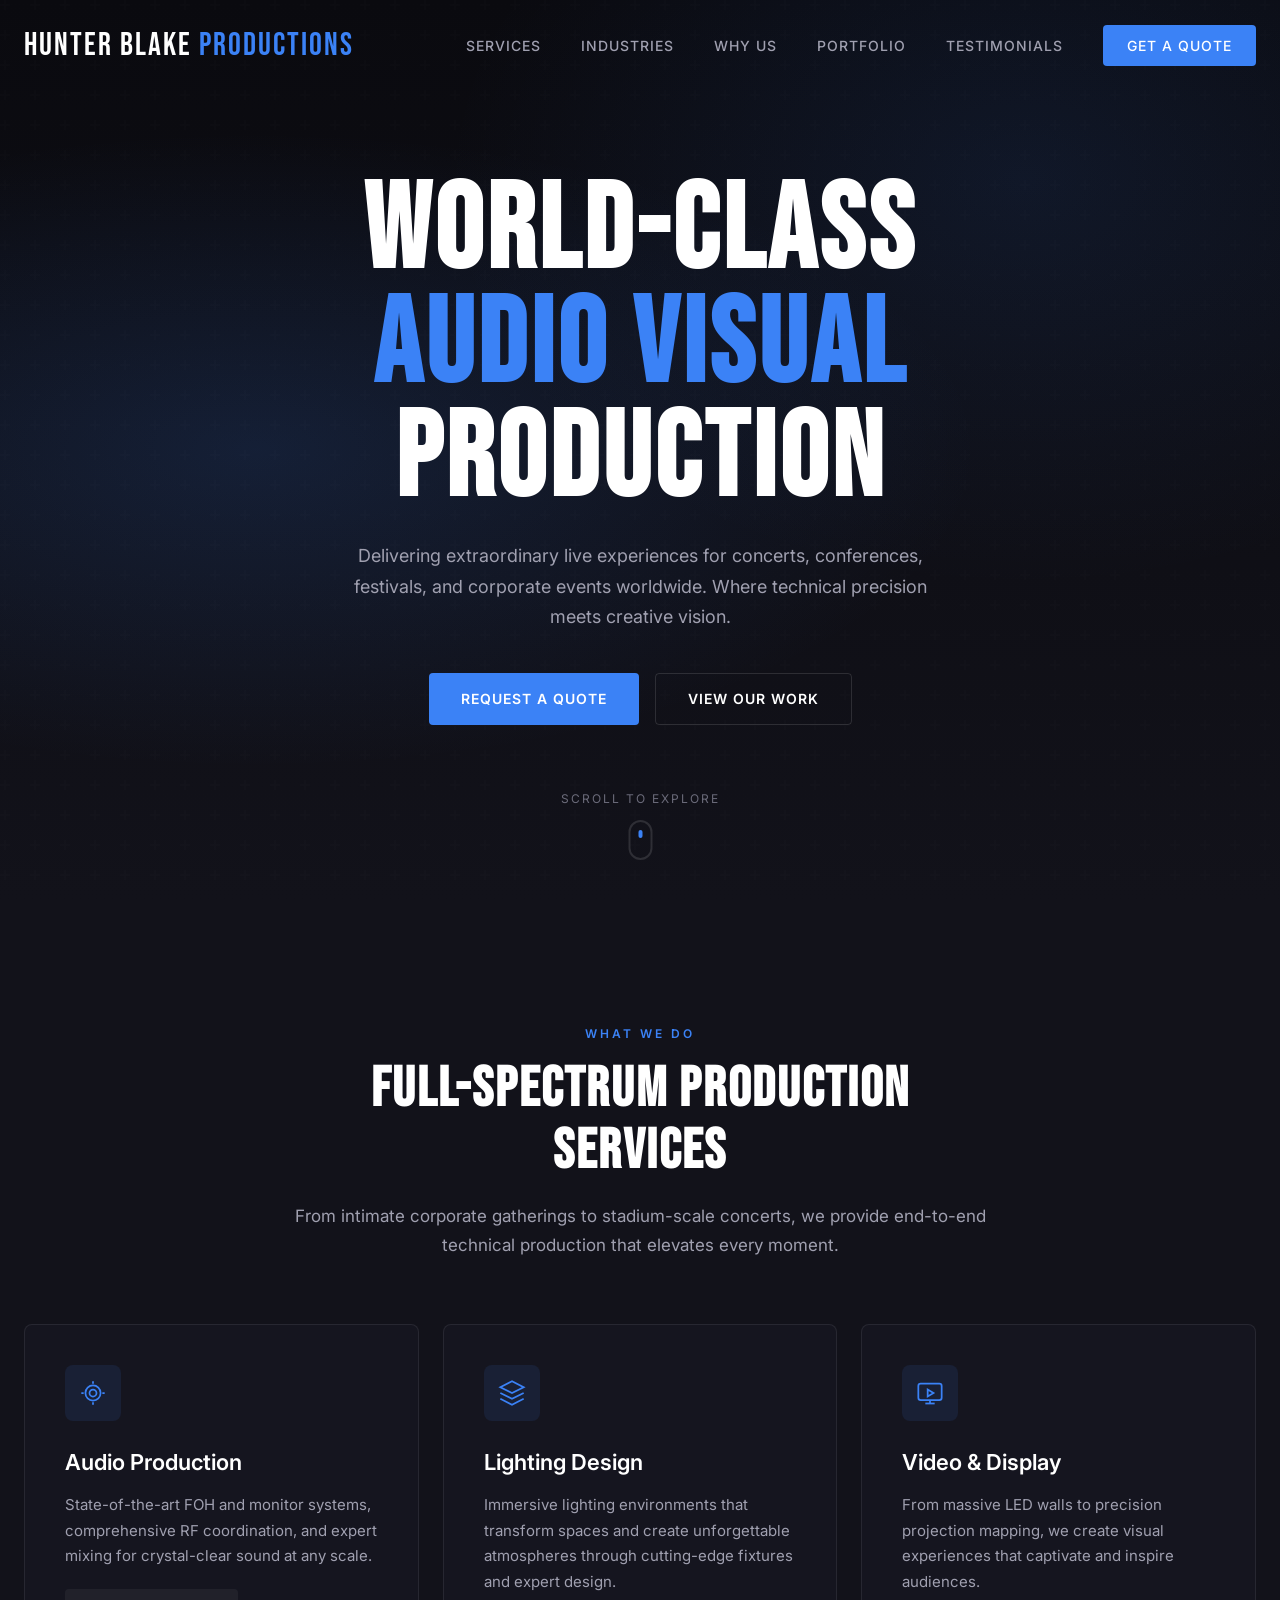
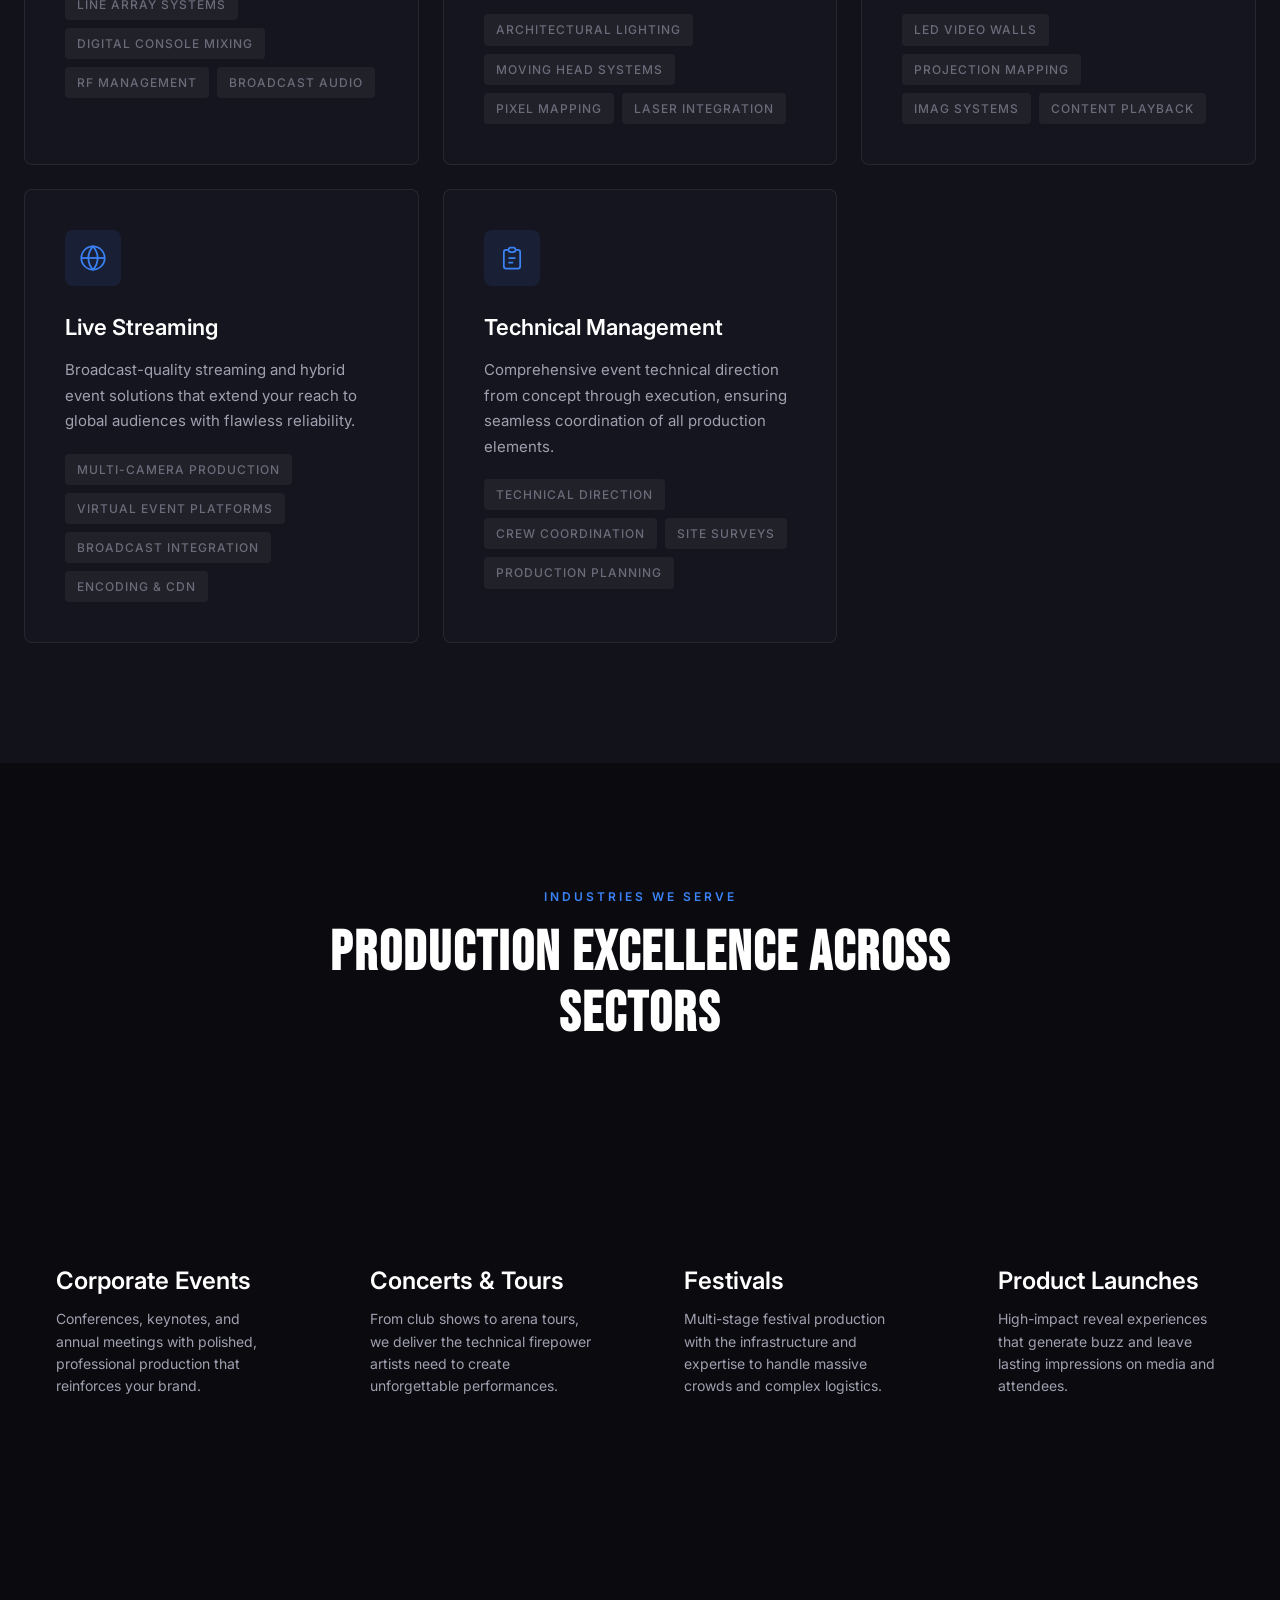
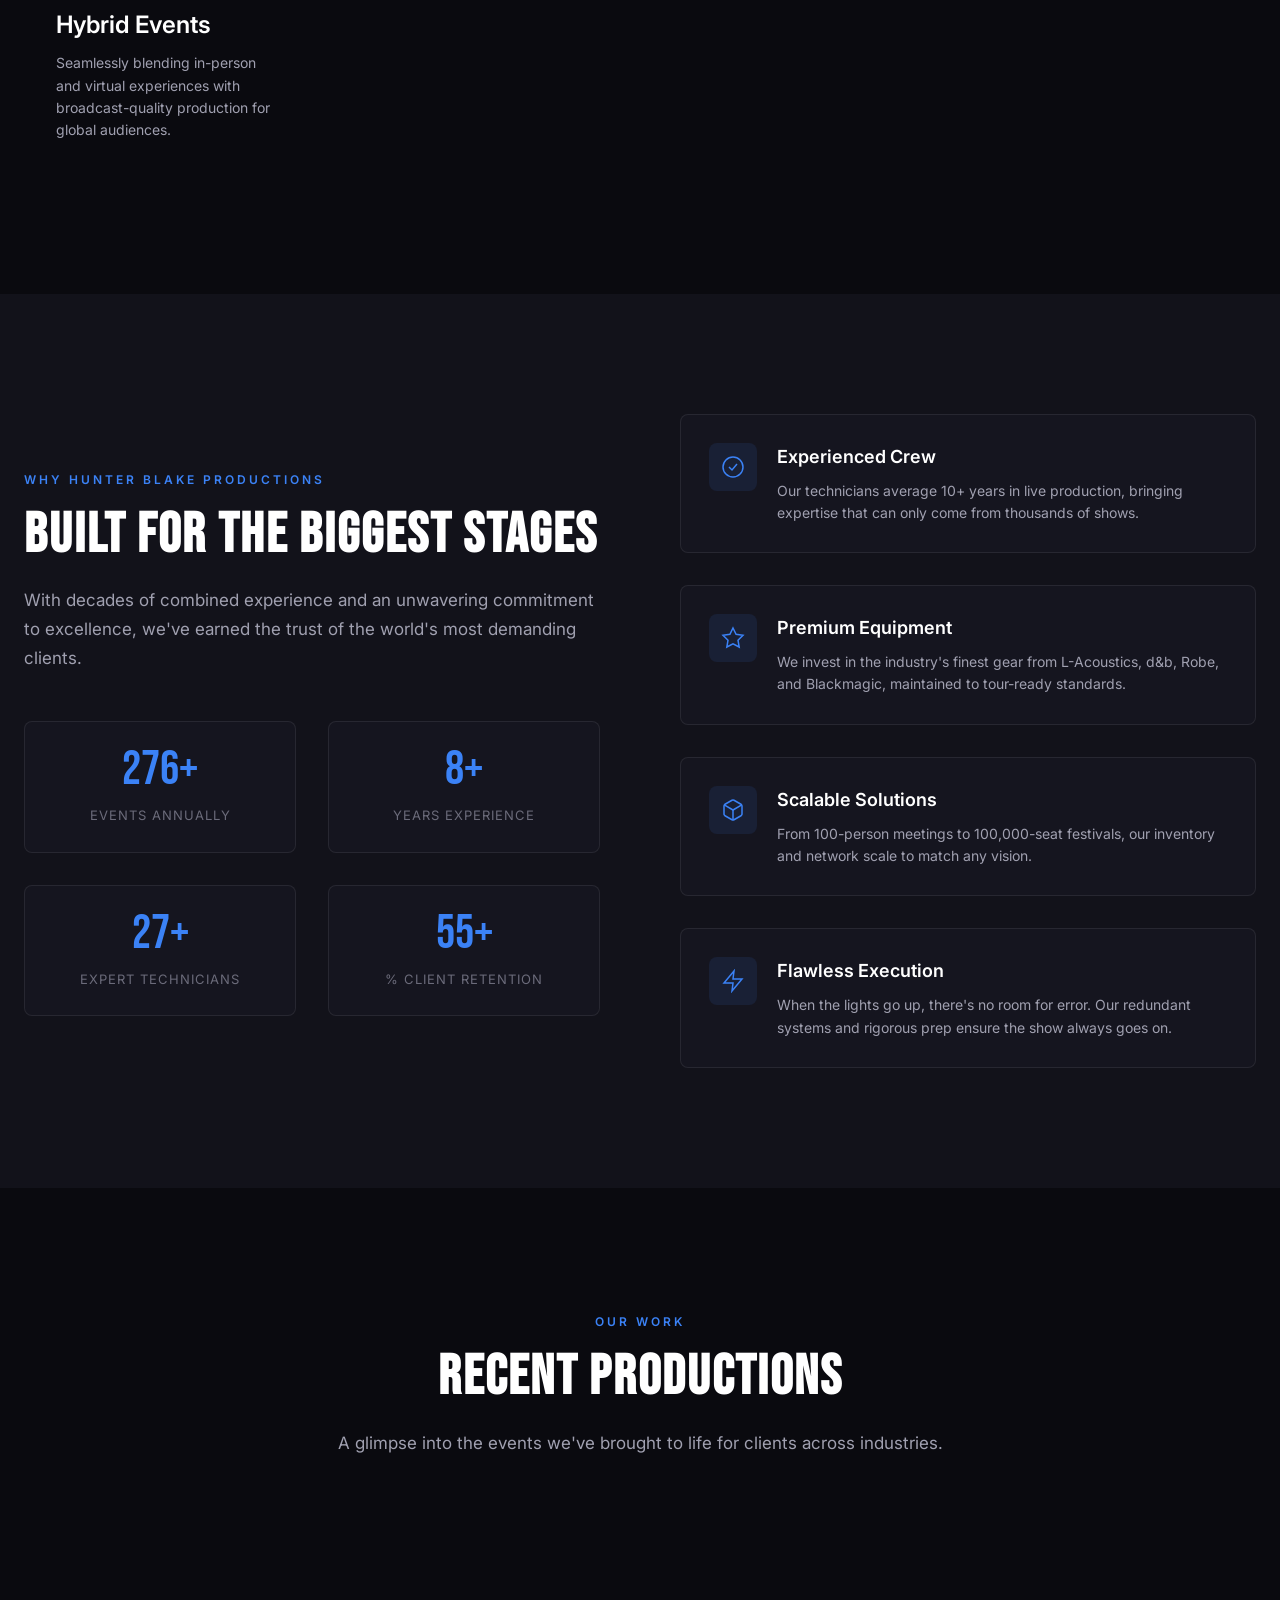
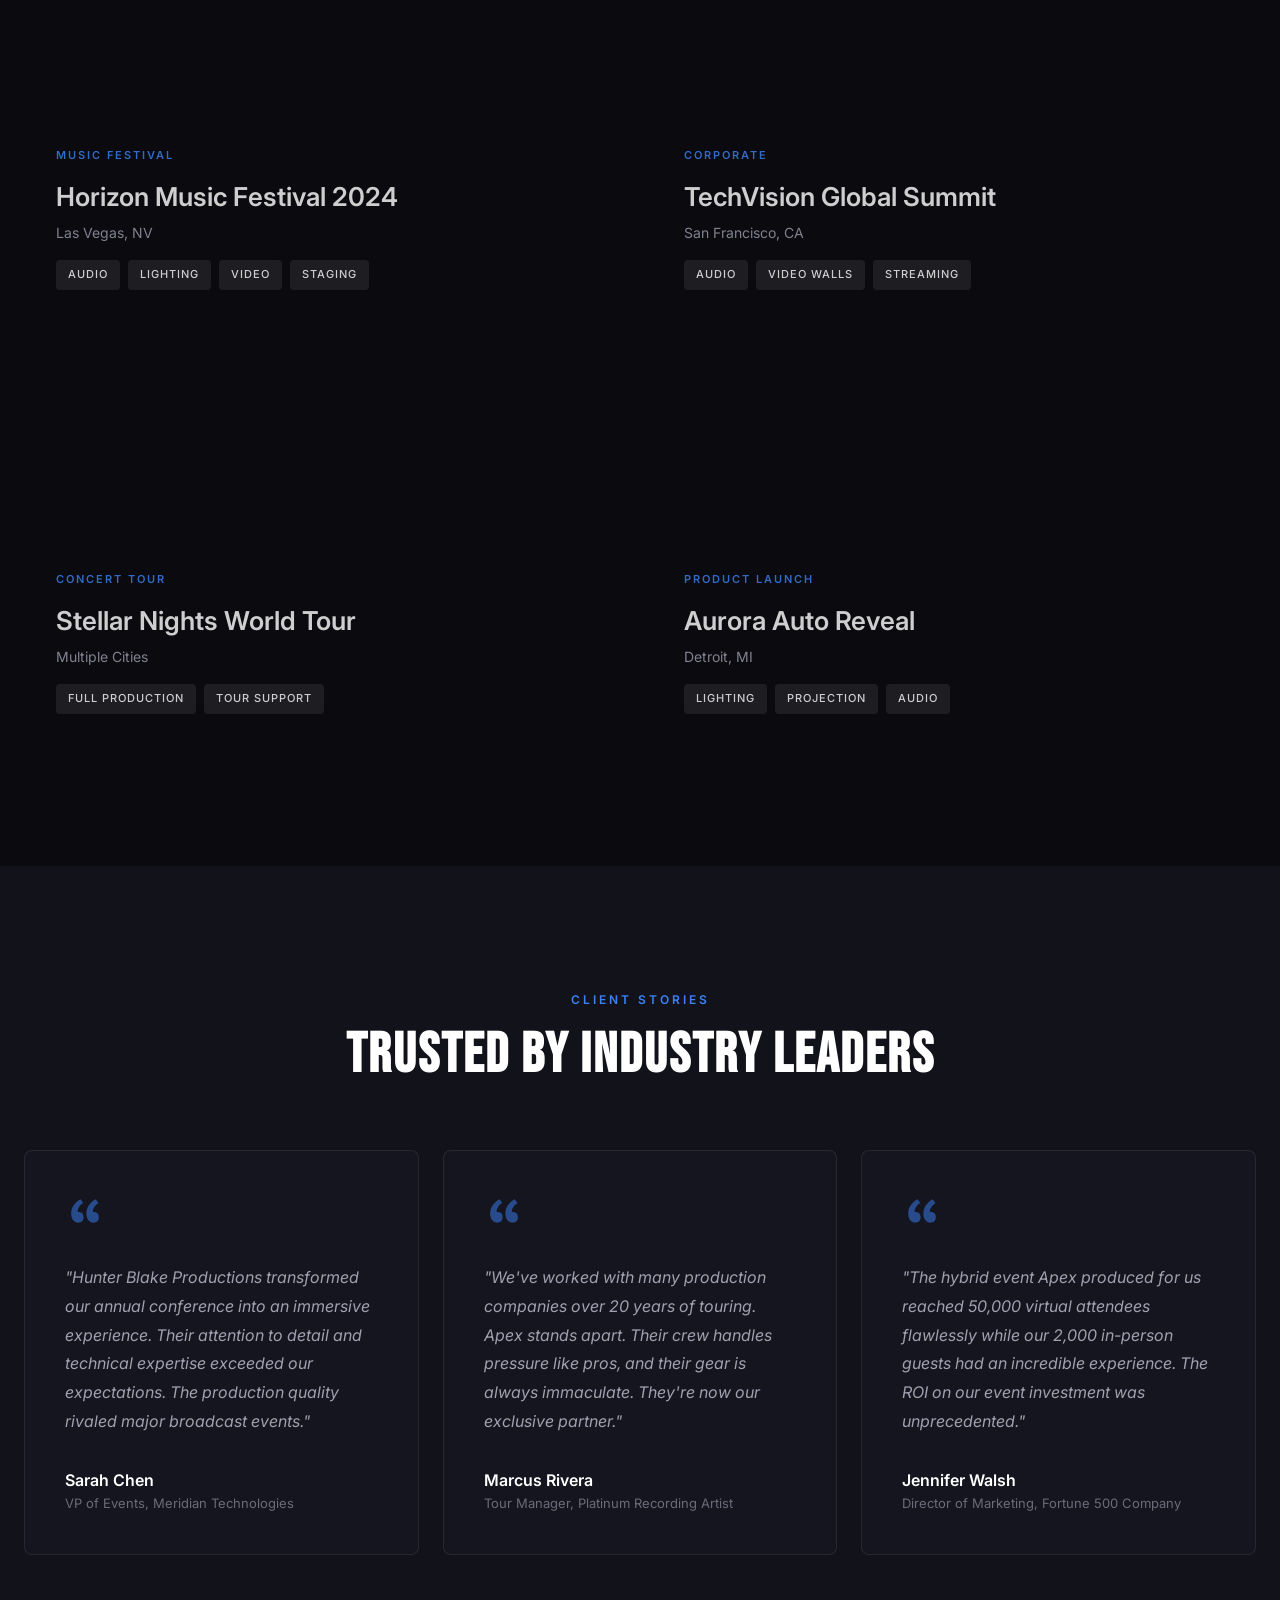
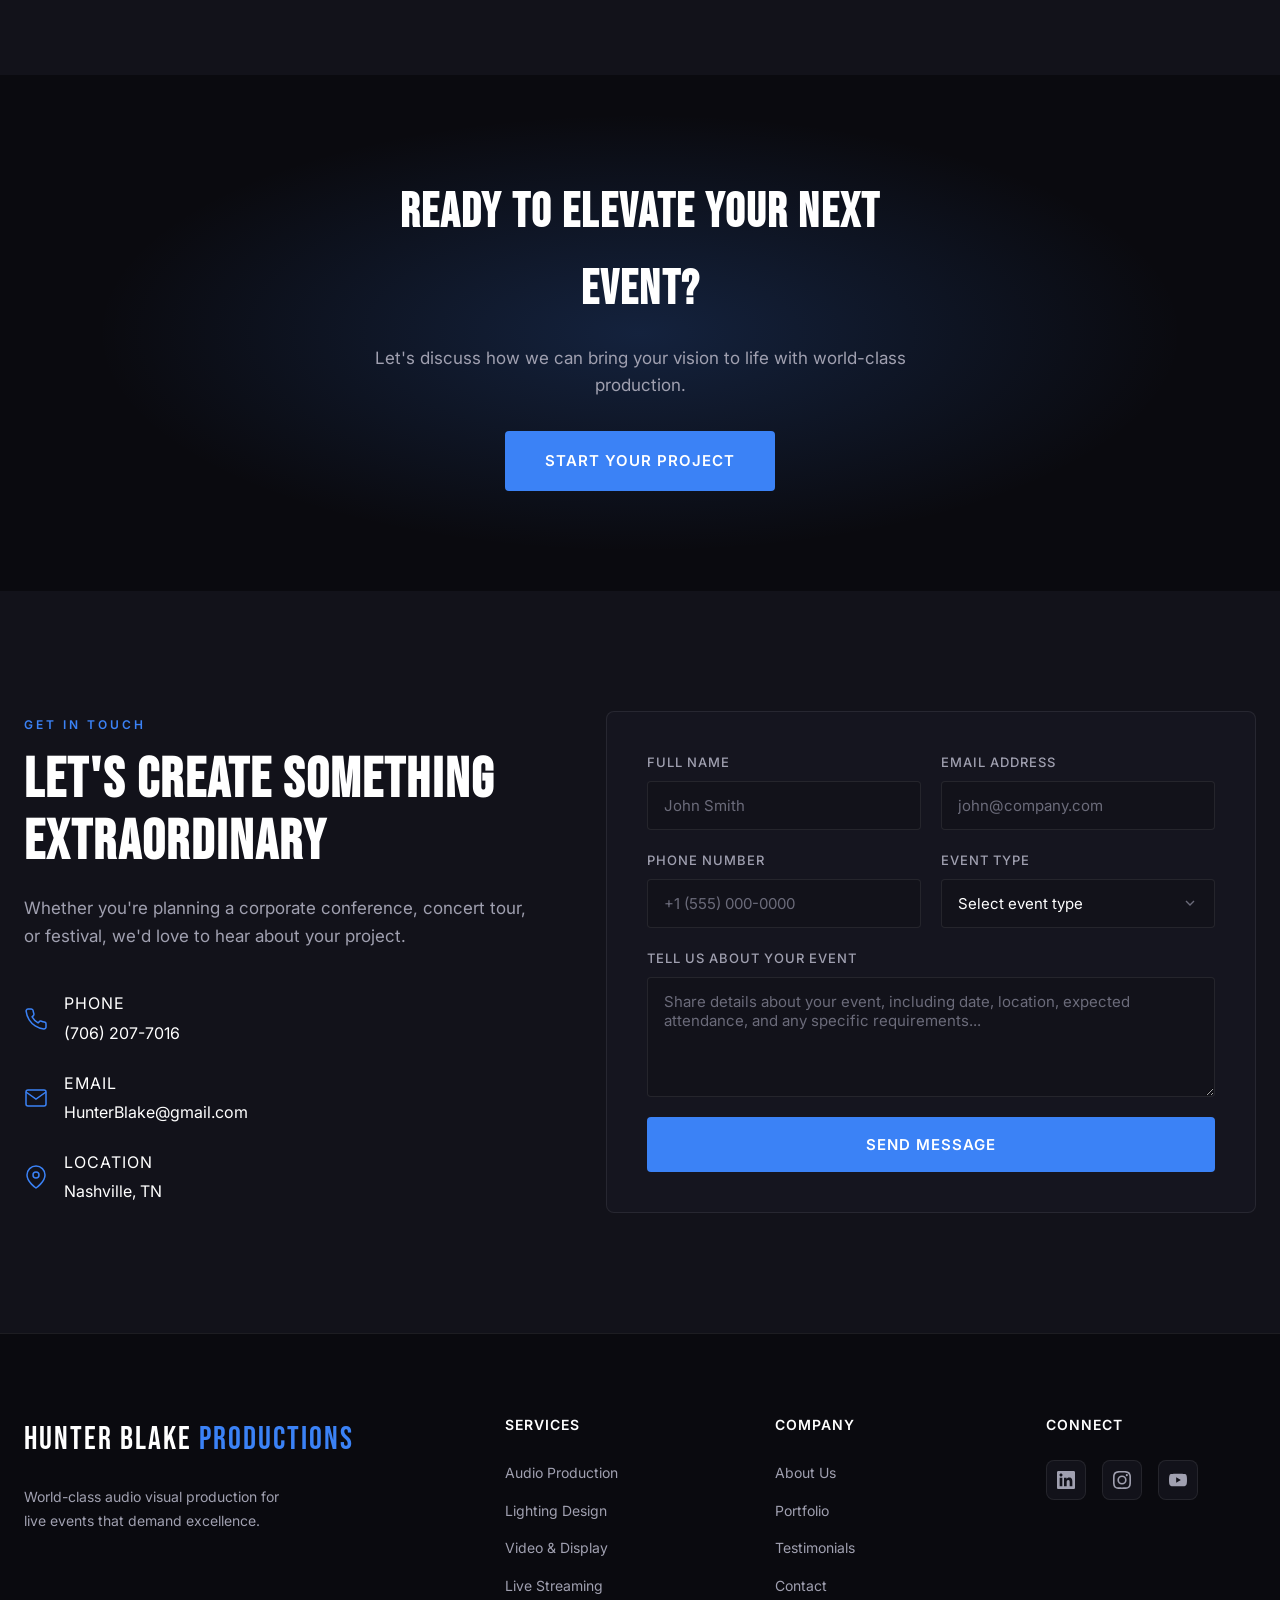
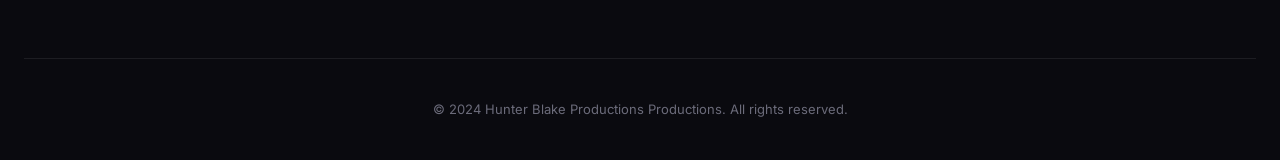
==== commit d0550fcc: "Update location to Nashville, TN" ====
--- a/index.html
+++ b/index.html
@@ -452,7 +452,7 @@
                             </svg>
                             <div>
                                 <span class="contact-label">Location</span>
-                                <span>Los Angeles, CA</span>
+                                <span>Nashville, TN</span>
                             </div>
                         </div>
                     </div>
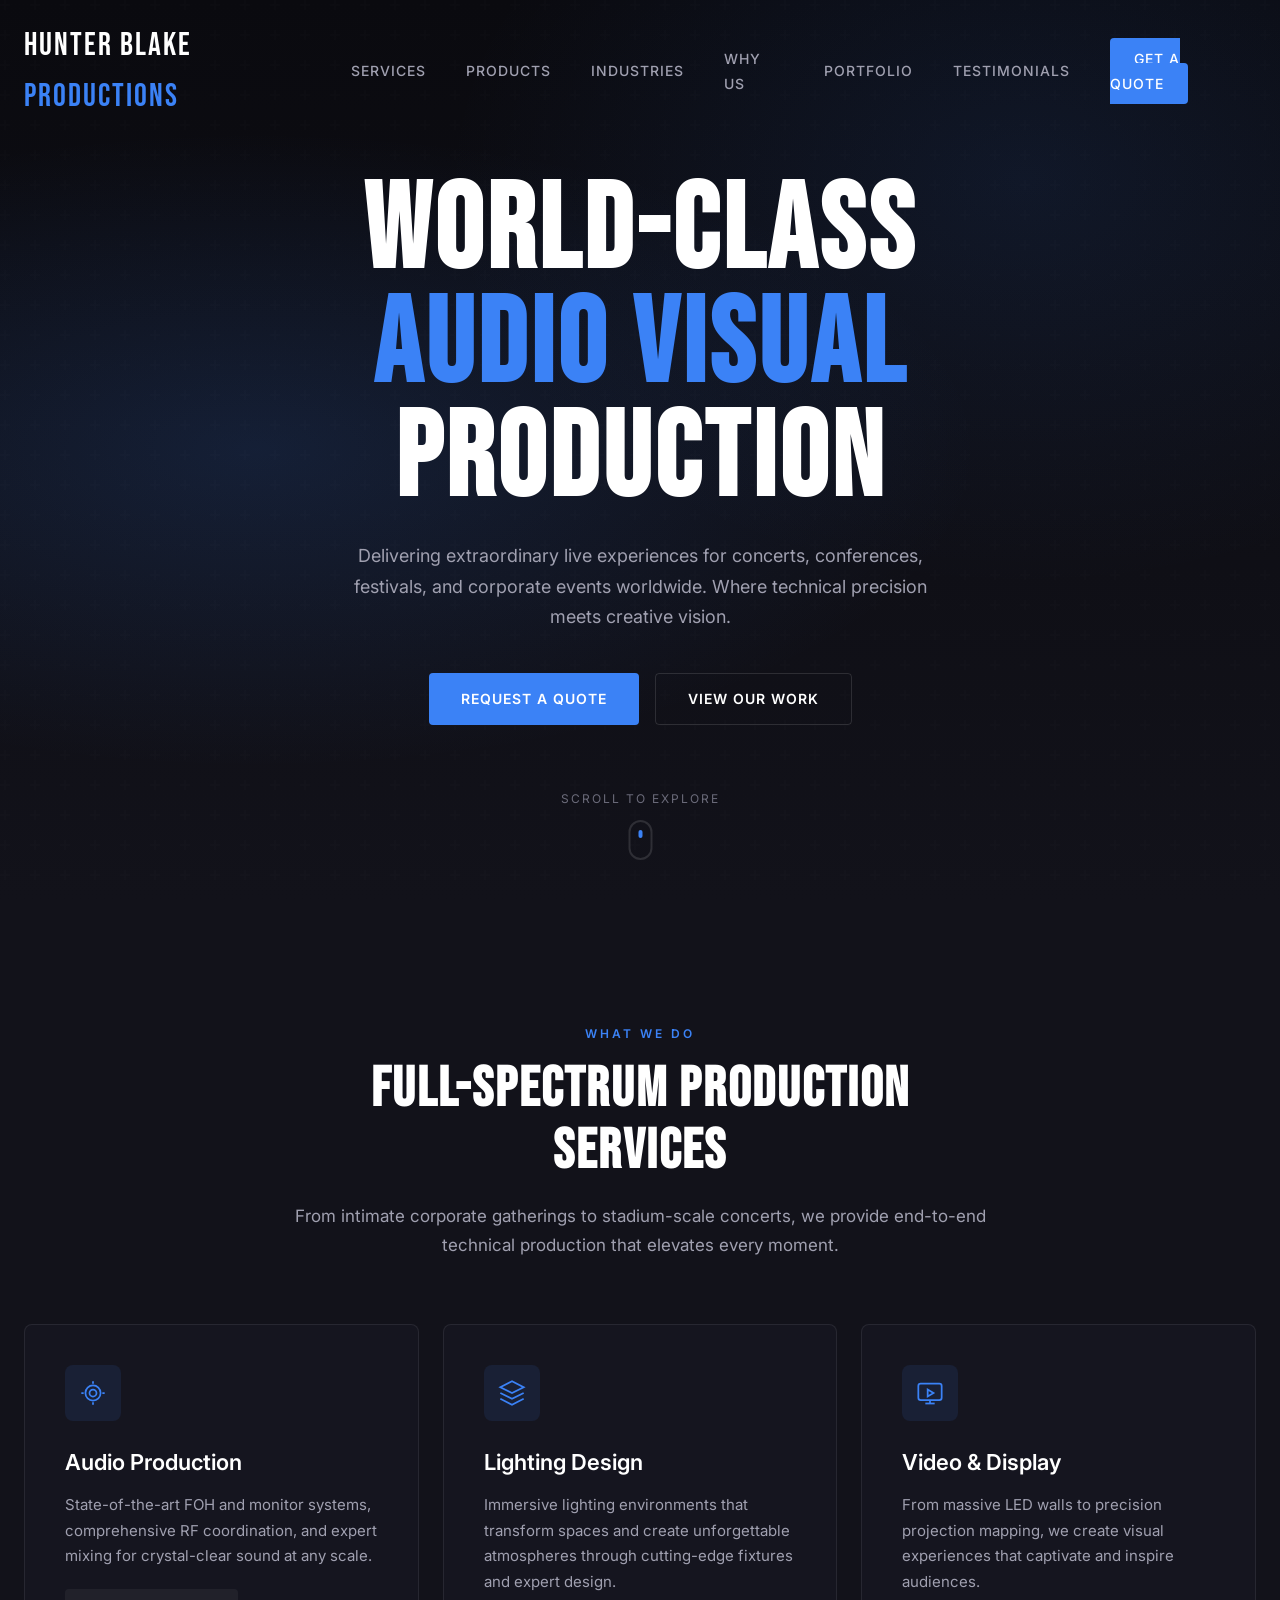
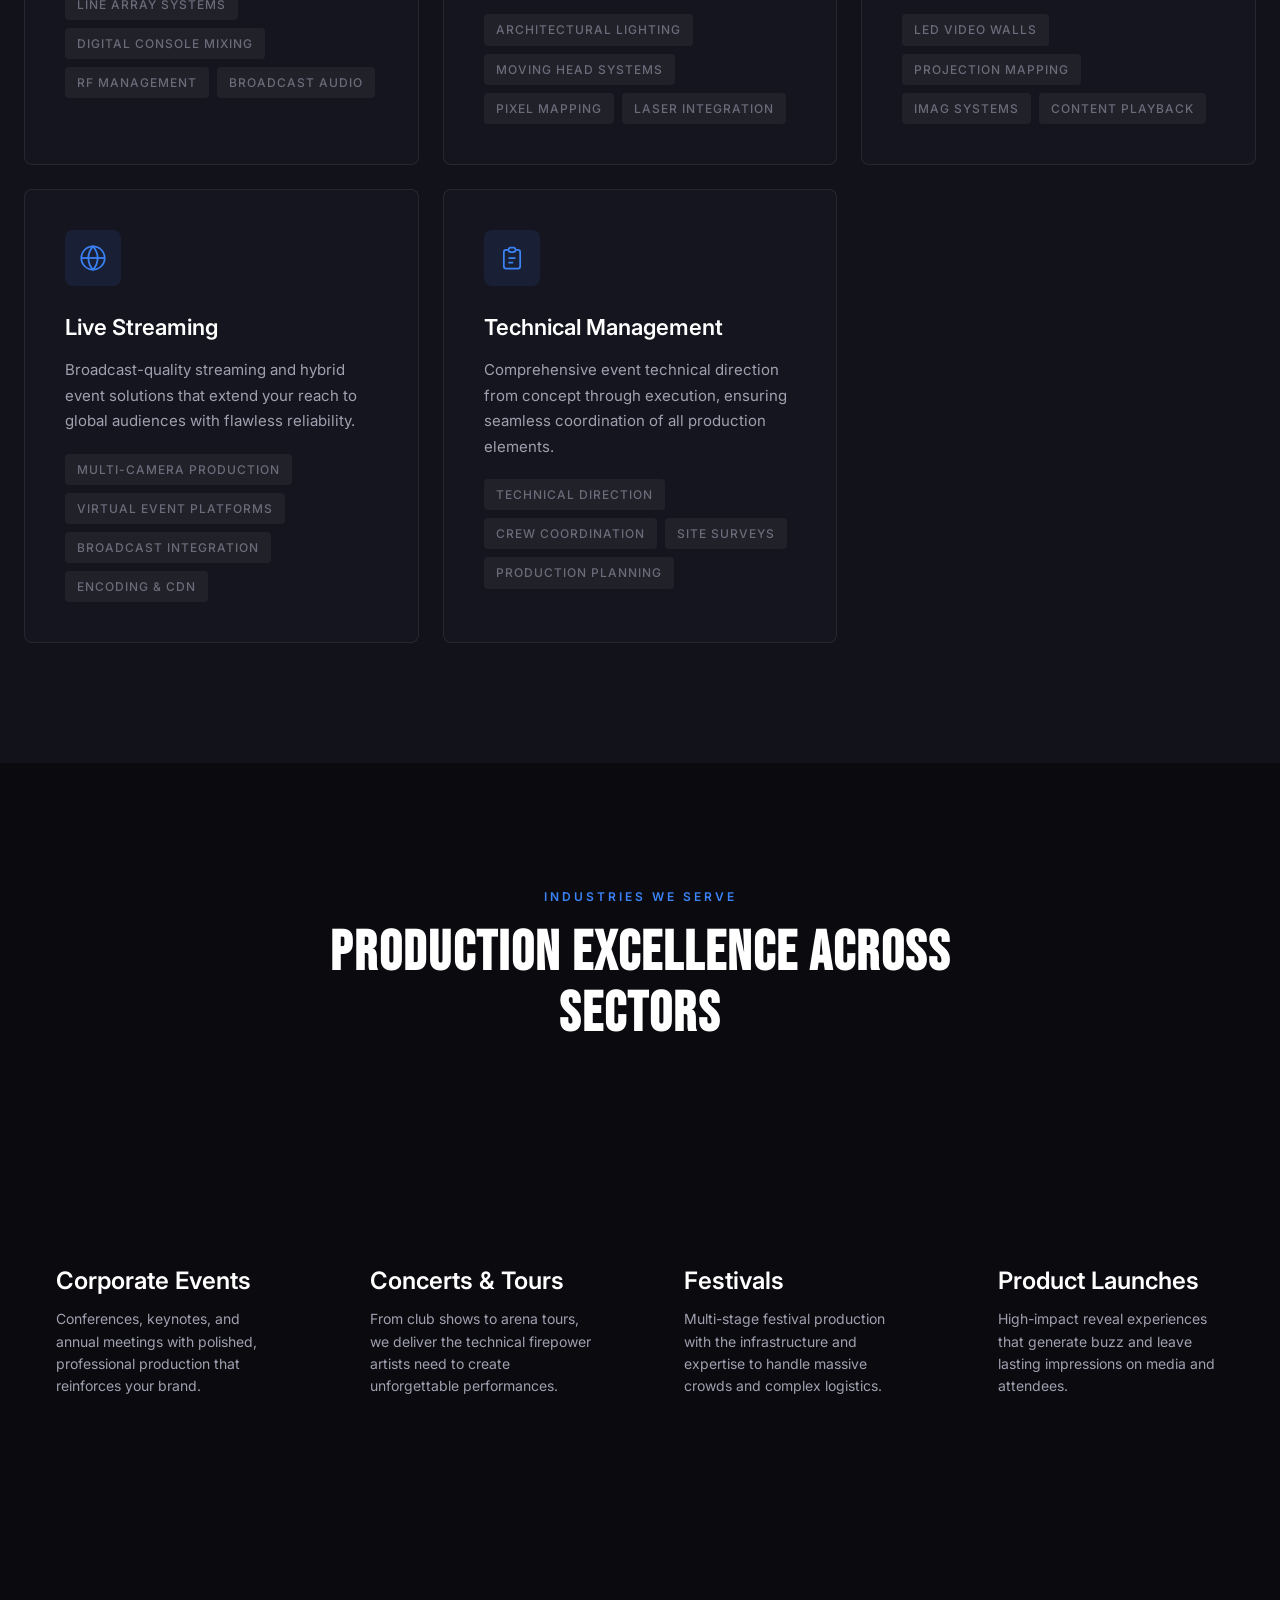
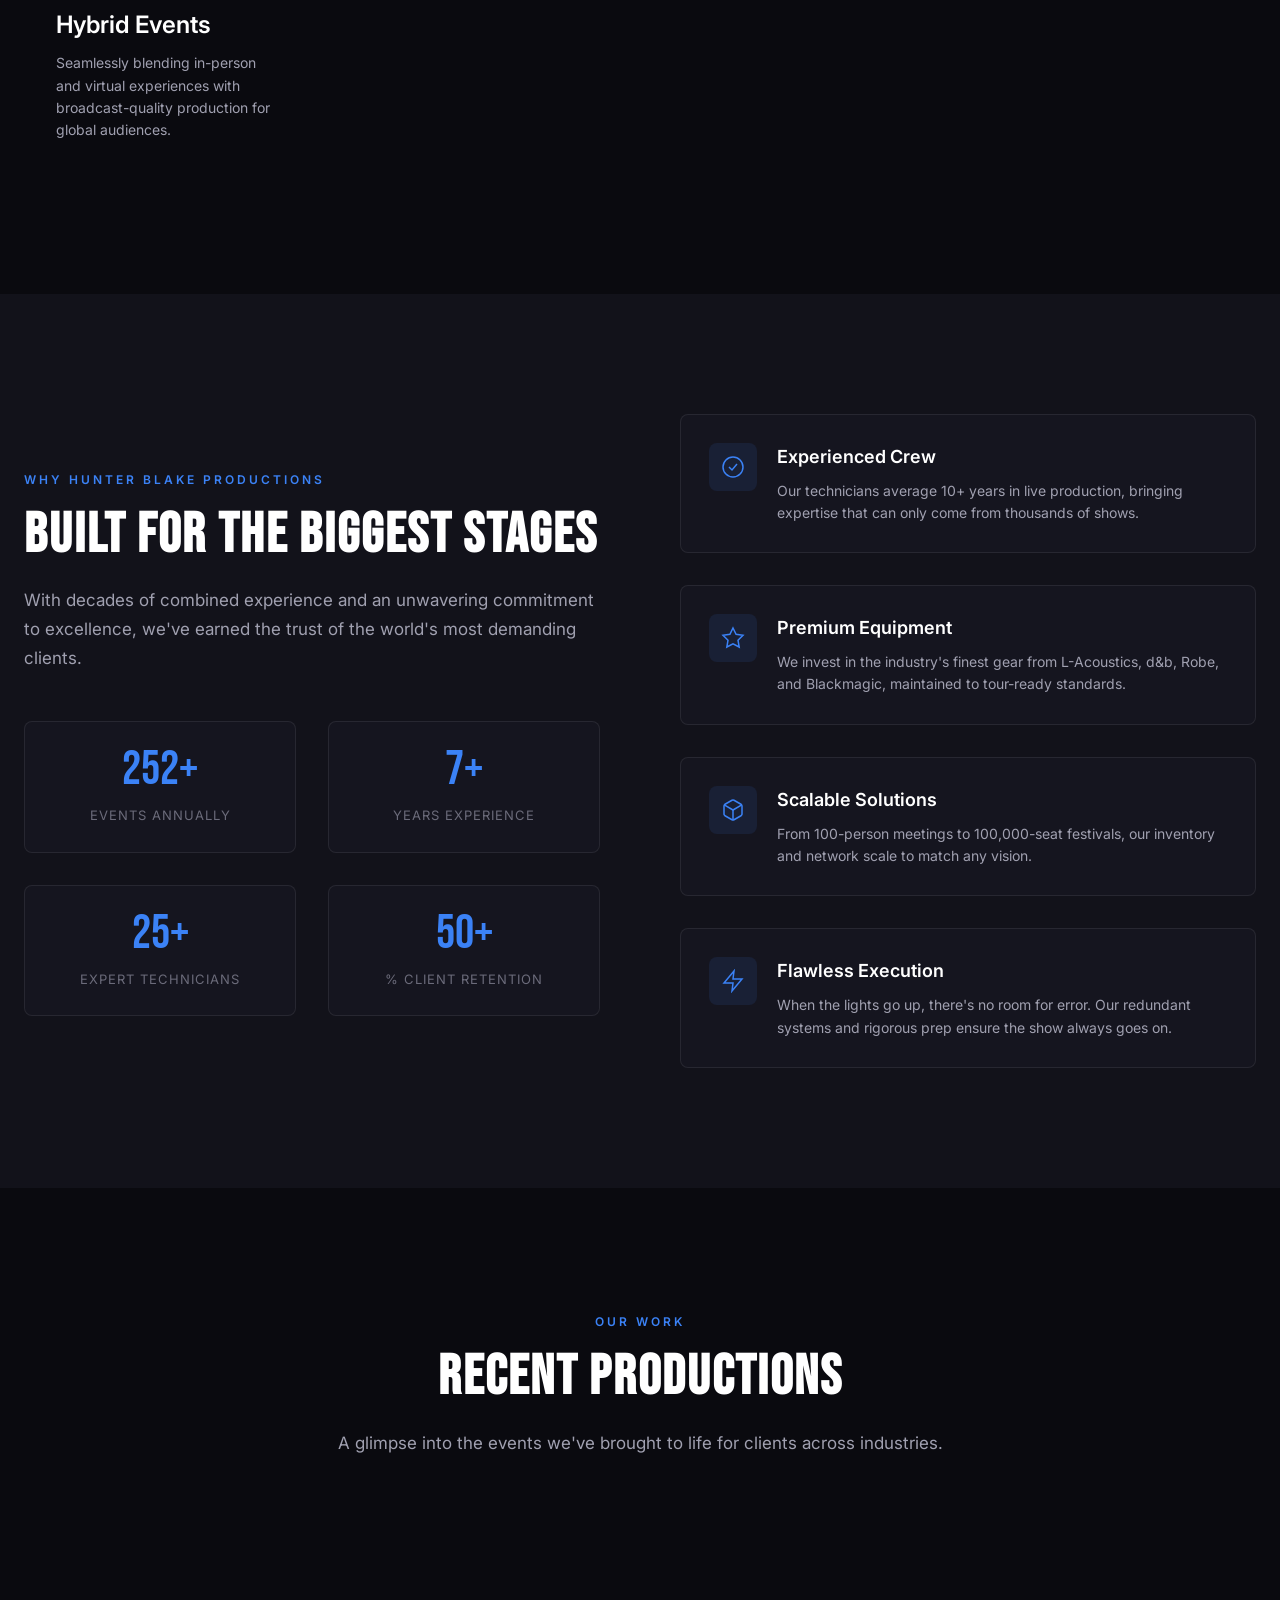
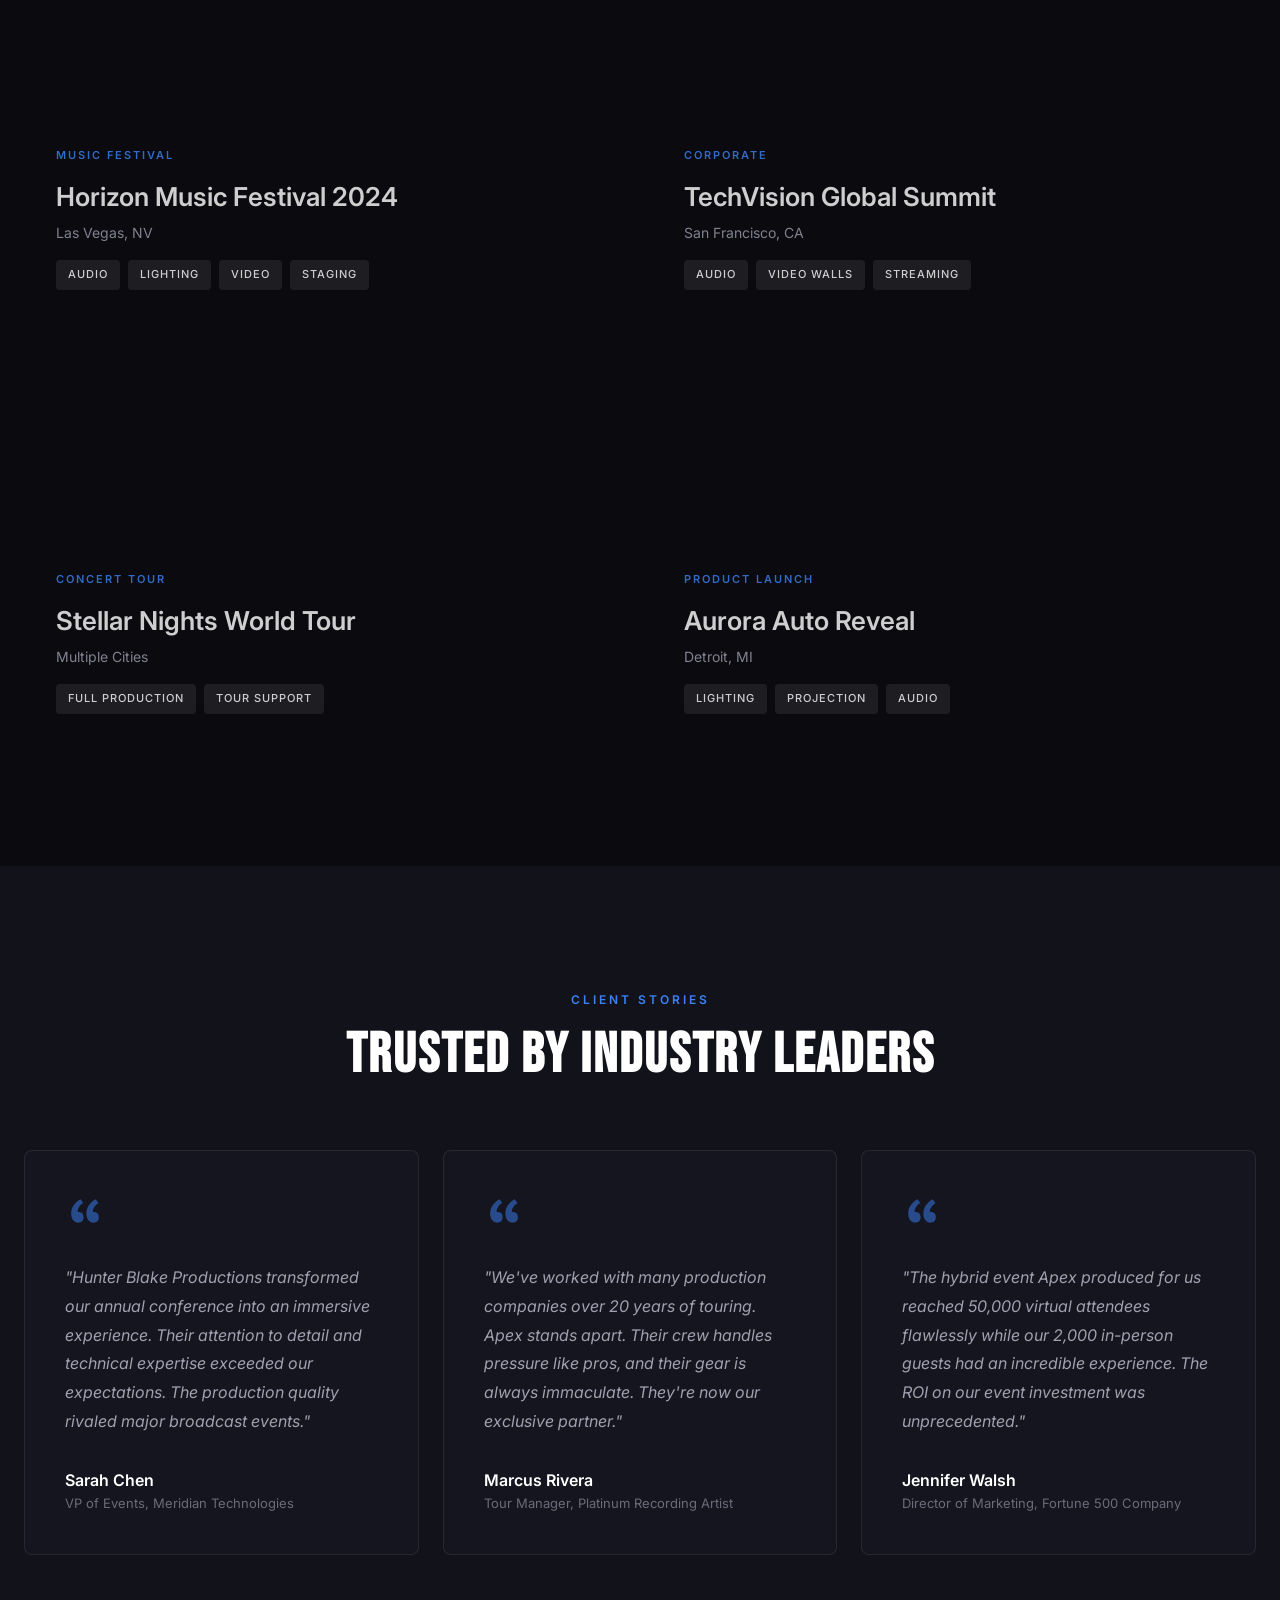
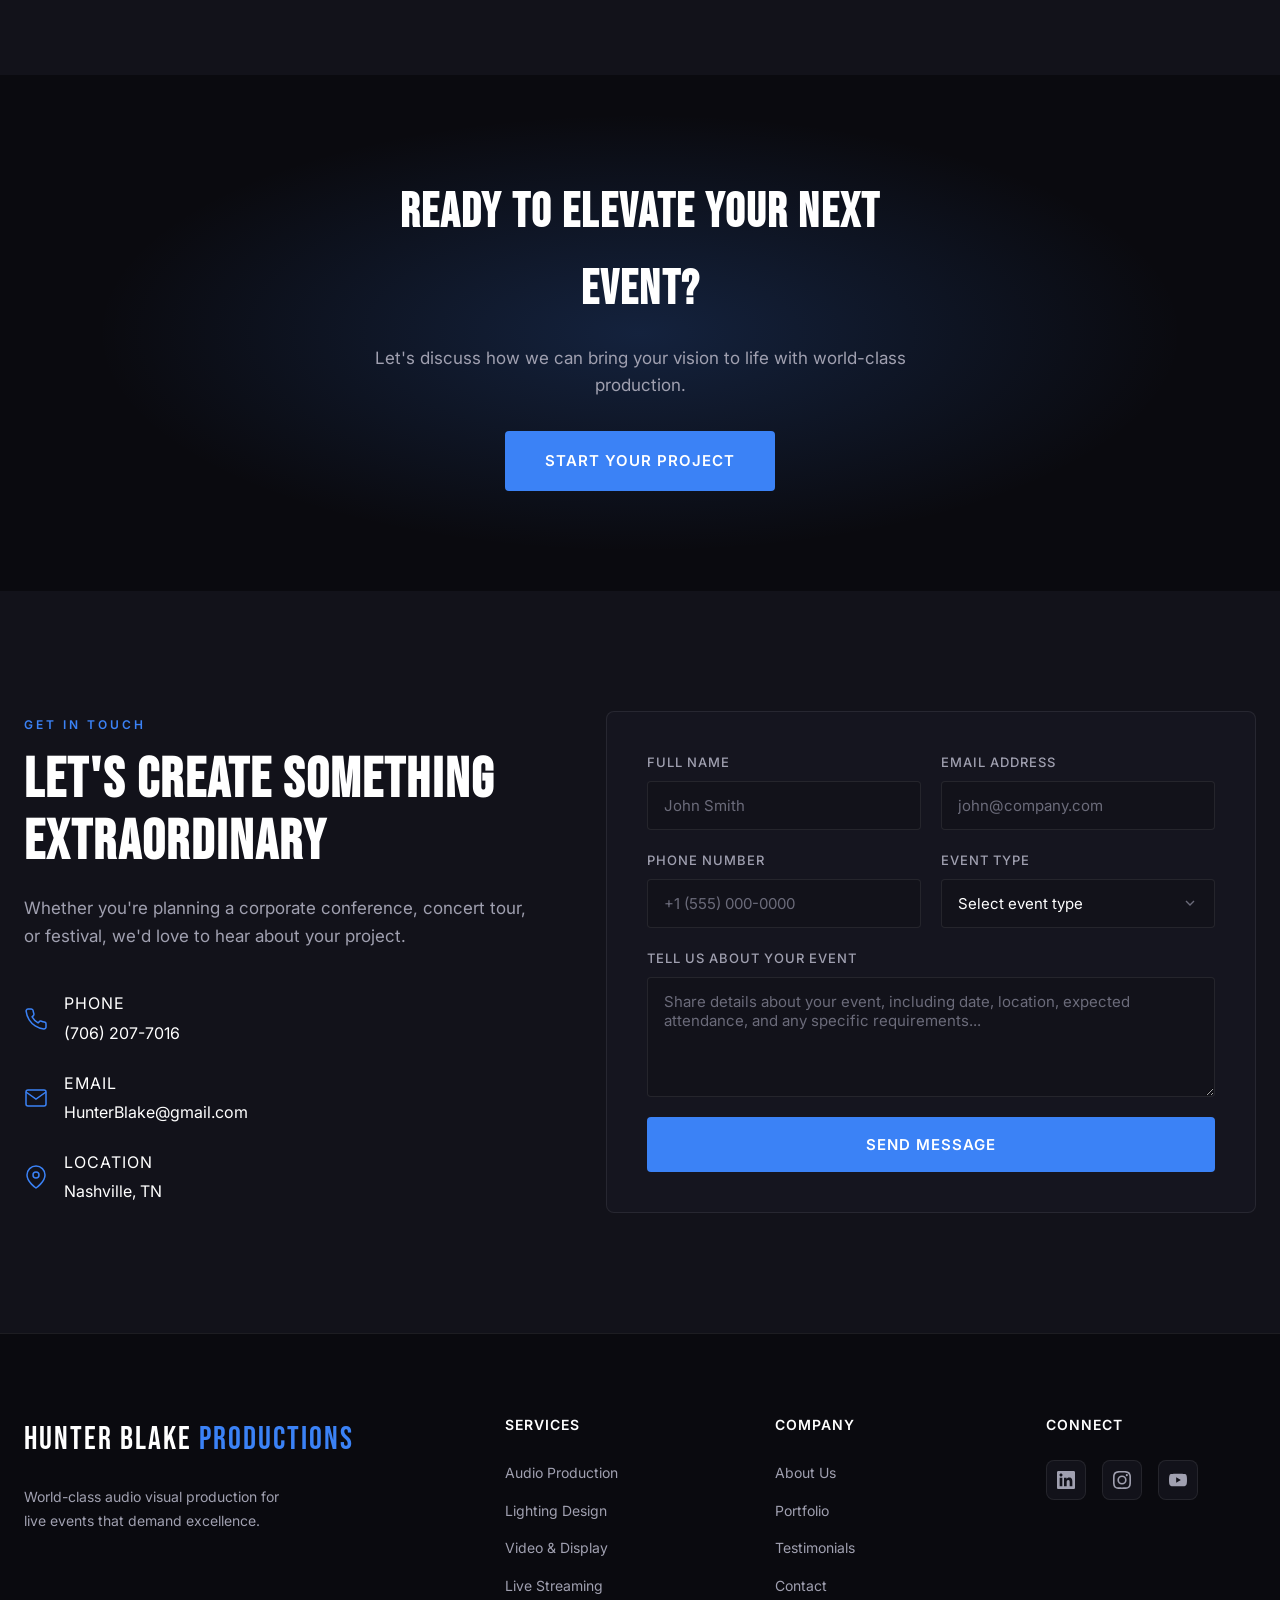
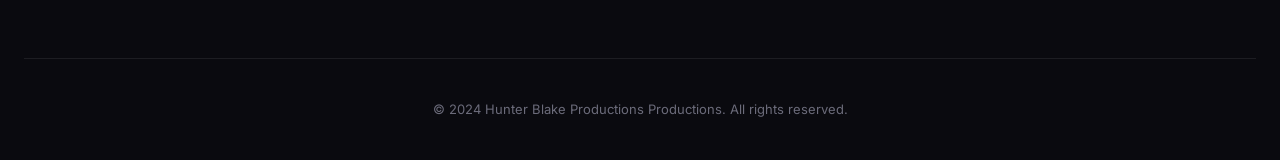
==== commit 19c11fe8: "Add products page for AV equipment" ====
--- a/index.html
+++ b/index.html
@@ -22,6 +22,7 @@
             </button>
             <ul class="nav-menu" id="nav-menu">
                 <li><a href="#services">Services</a></li>
+                <li><a href="products.html">Products</a></li>
                 <li><a href="#industries">Industries</a></li>
                 <li><a href="#why-us">Why Us</a></li>
                 <li><a href="#portfolio">Portfolio</a></li>
--- a/styles.css
+++ b/styles.css
@@ -1220,3 +1220,176 @@
         font-size: 32px;
     }
 }
+
+/* ============================================
+   PRODUCTS PAGE
+   ============================================ */
+.page-header {
+    padding: 160px 0 80px;
+    background: var(--color-bg-secondary);
+    text-align: center;
+}
+
+.page-header .section-title {
+    margin-bottom: 16px;
+}
+
+/* Product Categories */
+.product-categories {
+    padding: 40px 0;
+    background: var(--color-bg-primary);
+    border-bottom: 1px solid var(--color-border);
+}
+
+.category-tabs {
+    display: flex;
+    justify-content: center;
+    gap: 16px;
+    flex-wrap: wrap;
+}
+
+.category-tab {
+    font-family: var(--font-body);
+    font-size: 14px;
+    font-weight: 500;
+    text-transform: uppercase;
+    letter-spacing: 1px;
+    padding: 12px 24px;
+    background: transparent;
+    border: 1px solid var(--color-border);
+    border-radius: 4px;
+    color: var(--color-text-secondary);
+    cursor: pointer;
+    transition: all var(--transition-fast);
+}
+
+.category-tab:hover {
+    border-color: var(--color-text-secondary);
+    color: var(--color-text-primary);
+}
+
+.category-tab.active {
+    background: var(--color-accent);
+    border-color: var(--color-accent);
+    color: var(--color-text-primary);
+}
+
+/* Products Grid */
+.products-section {
+    padding: var(--section-padding) 0;
+    background: var(--color-bg-primary);
+}
+
+.products-grid {
+    display: grid;
+    grid-template-columns: repeat(auto-fill, minmax(280px, 1fr));
+    gap: 24px;
+}
+
+.product-card {
+    background: var(--color-bg-card);
+    border: 1px solid var(--color-border);
+    border-radius: 8px;
+    overflow: hidden;
+    transition: all var(--transition-base);
+}
+
+.product-card:hover {
+    transform: translateY(-8px);
+    border-color: var(--color-accent);
+    box-shadow: var(--shadow-glow);
+}
+
+.product-image {
+    position: relative;
+    height: 200px;
+    background-size: cover;
+    background-position: center;
+    background-color: var(--color-bg-secondary);
+}
+
+.product-badge {
+    position: absolute;
+    top: 12px;
+    left: 12px;
+    font-size: 11px;
+    font-weight: 600;
+    text-transform: uppercase;
+    letter-spacing: 1px;
+    padding: 6px 12px;
+    background: var(--color-accent);
+    color: var(--color-text-primary);
+    border-radius: 4px;
+}
+
+.product-content {
+    padding: 24px;
+}
+
+.product-category {
+    display: inline-block;
+    font-size: 11px;
+    font-weight: 600;
+    text-transform: uppercase;
+    letter-spacing: 2px;
+    color: var(--color-accent);
+    margin-bottom: 8px;
+}
+
+.product-content h3 {
+    font-size: 18px;
+    font-weight: 600;
+    margin-bottom: 8px;
+    line-height: 1.3;
+}
+
+.product-content p {
+    font-size: 14px;
+    color: var(--color-text-secondary);
+    line-height: 1.6;
+    margin-bottom: 20px;
+}
+
+.product-footer {
+    display: flex;
+    align-items: center;
+    justify-content: space-between;
+    padding-top: 16px;
+    border-top: 1px solid var(--color-border);
+}
+
+.product-price {
+    font-family: var(--font-display);
+    font-size: 28px;
+    color: var(--color-text-primary);
+}
+
+.btn-small {
+    padding: 10px 20px;
+    font-size: 12px;
+}
+
+/* Active nav link */
+.nav-menu a.active {
+    color: var(--color-accent);
+}
+
+/* Products page responsive */
+@media (max-width: 768px) {
+    .page-header {
+        padding: 120px 0 60px;
+    }
+
+    .category-tabs {
+        gap: 8px;
+    }
+
+    .category-tab {
+        padding: 10px 16px;
+        font-size: 12px;
+    }
+
+    .products-grid {
+        grid-template-columns: 1fr;
+    }
+}
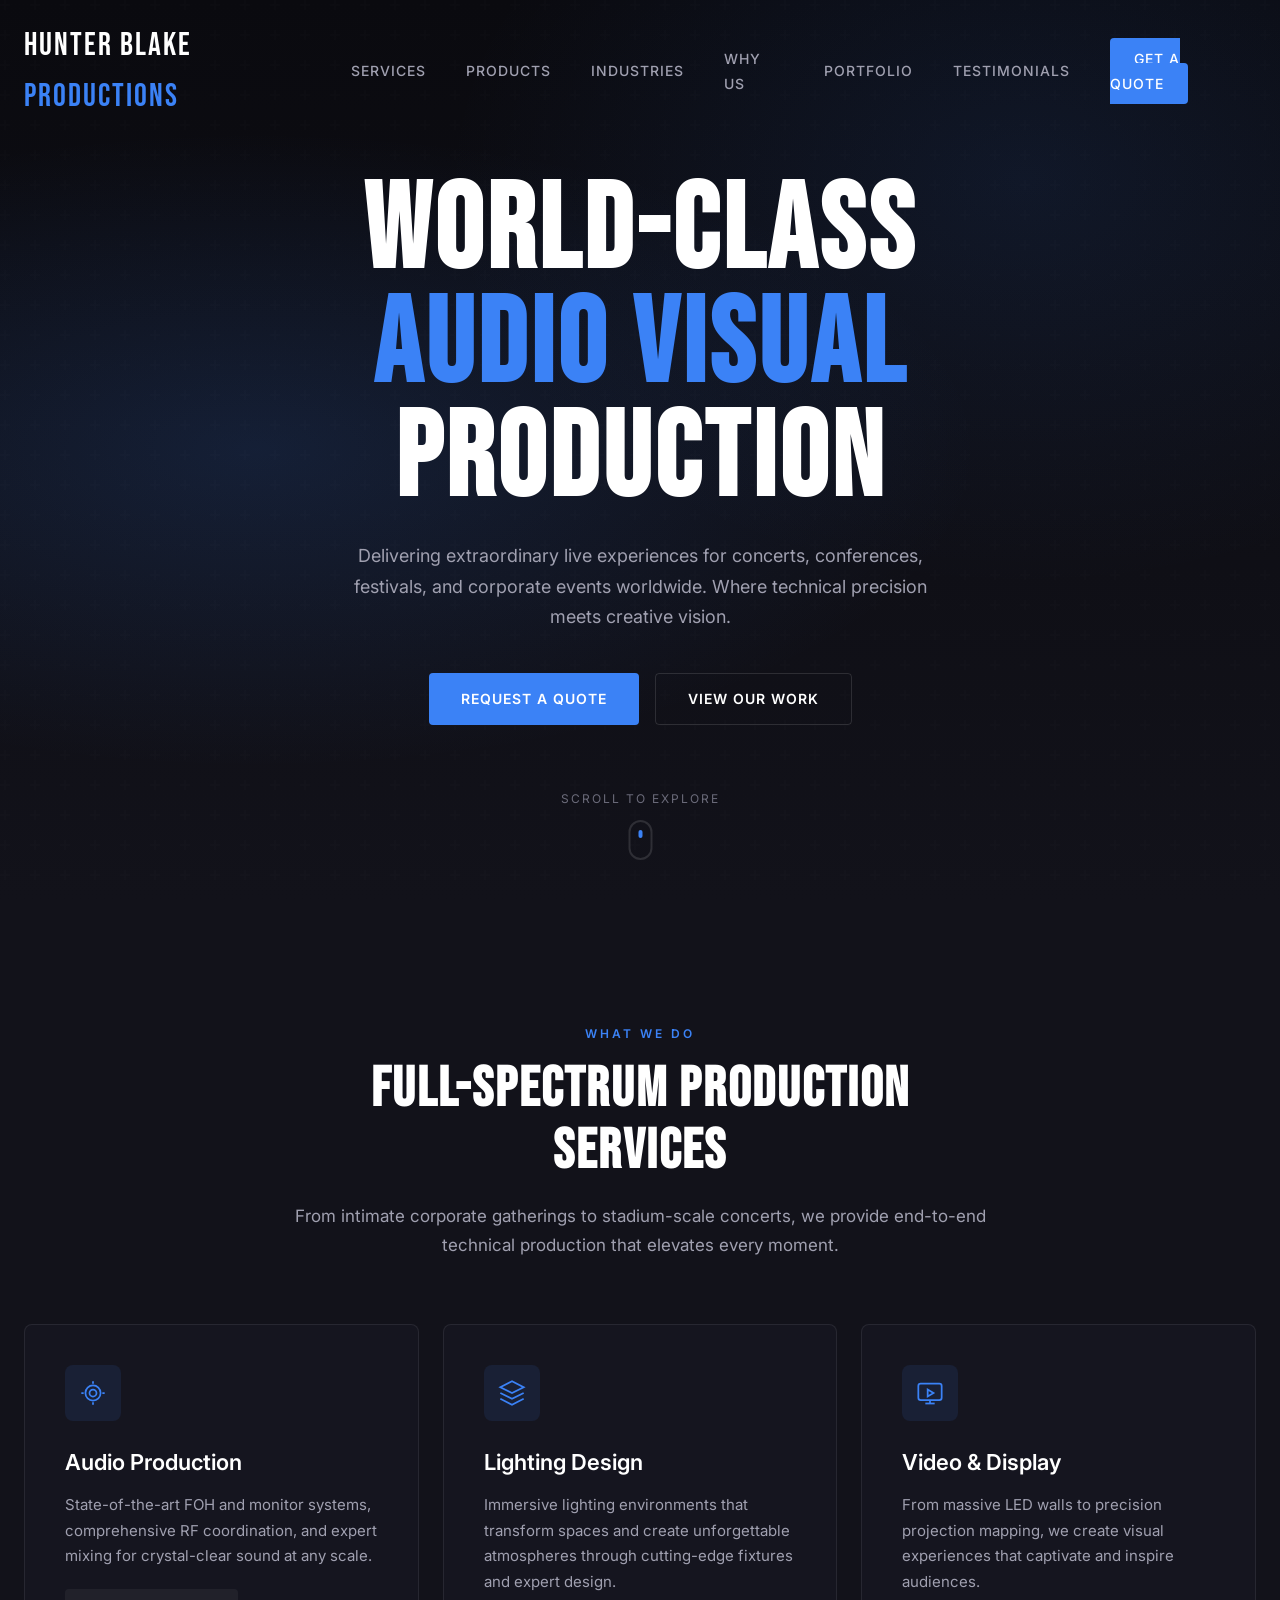
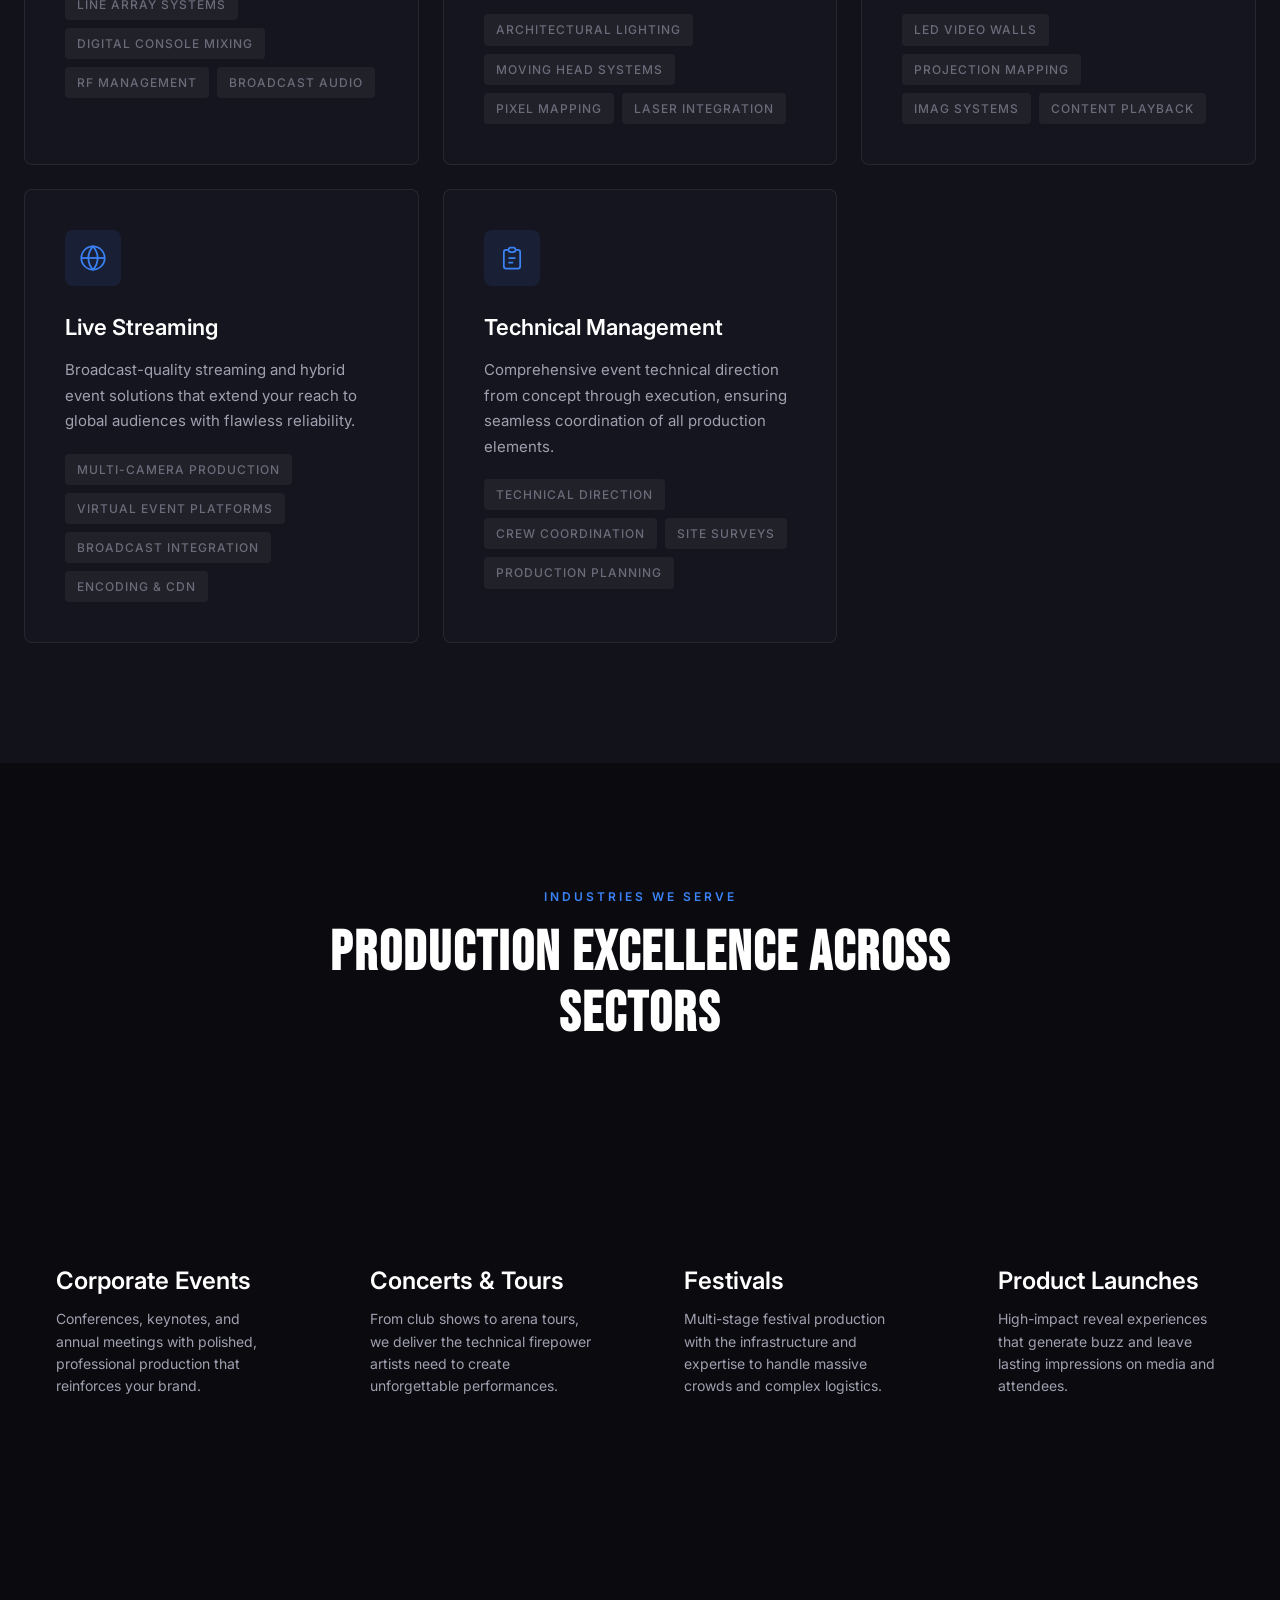
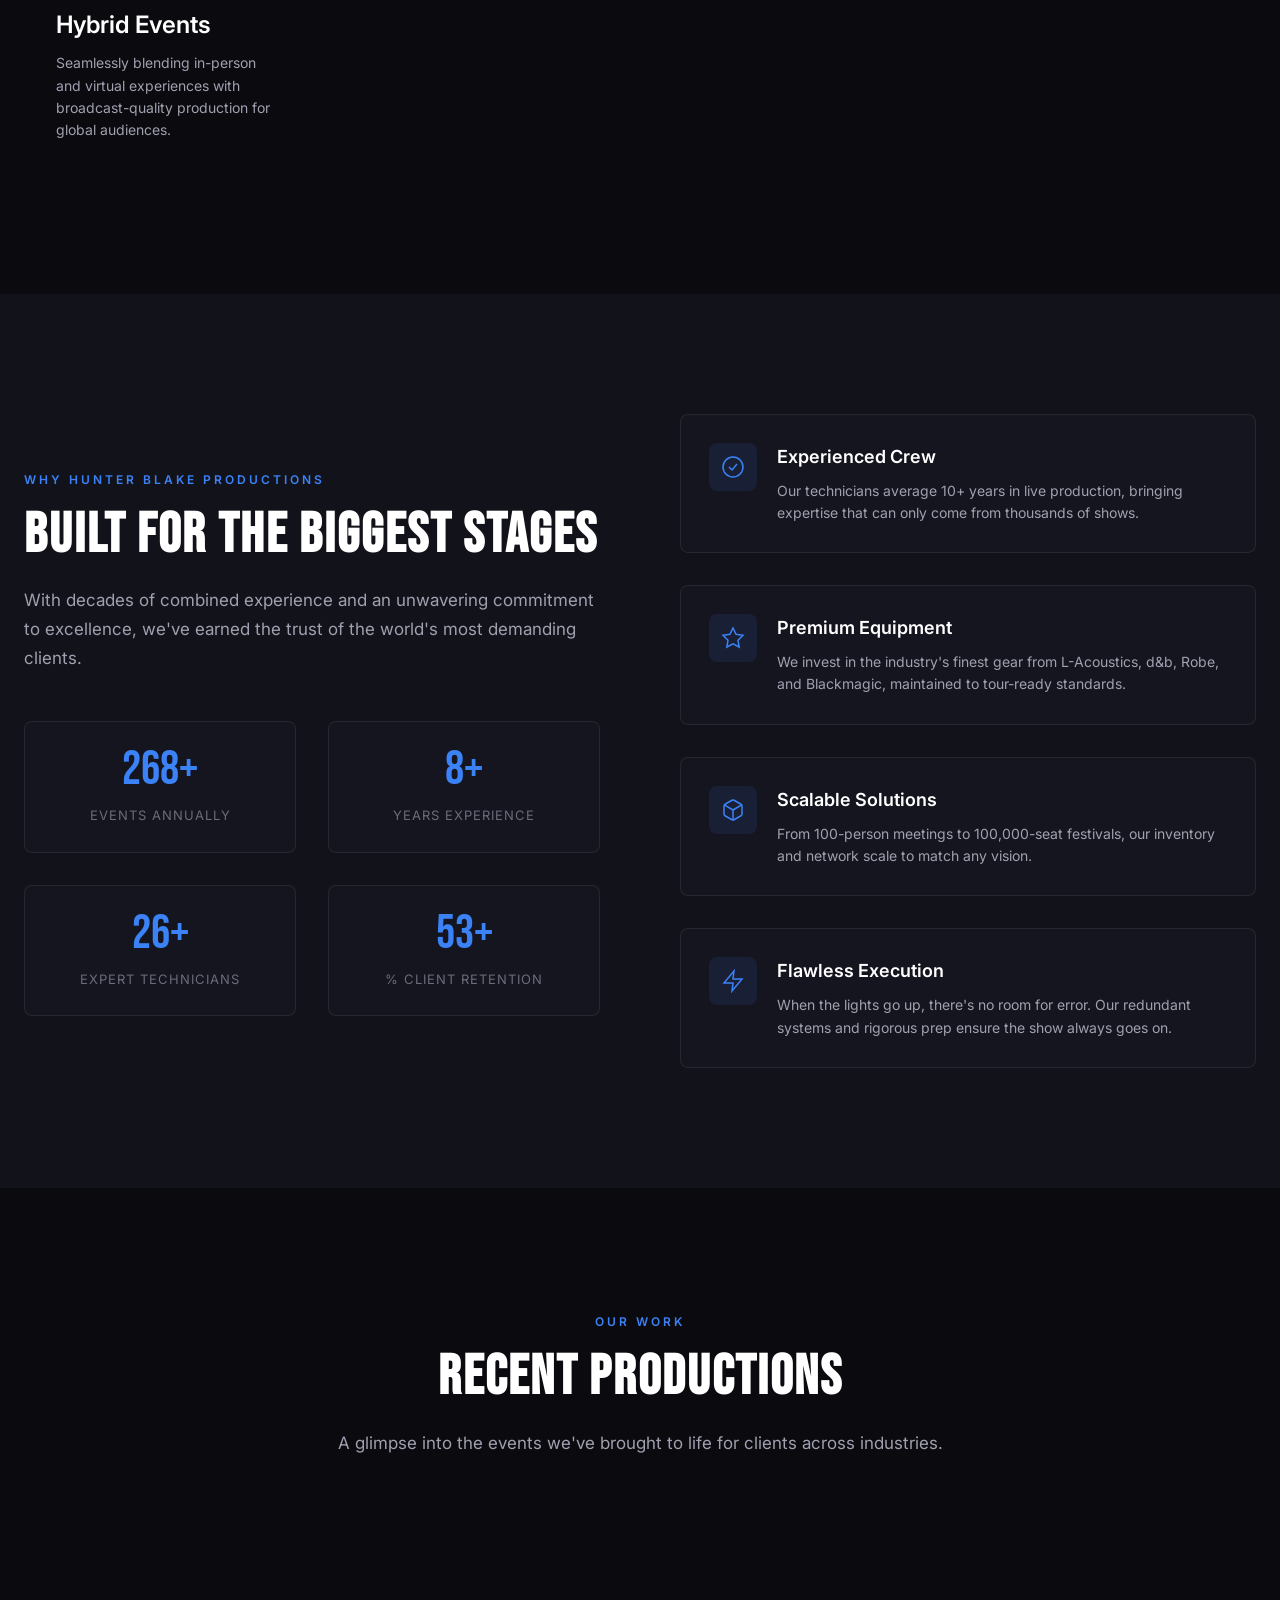
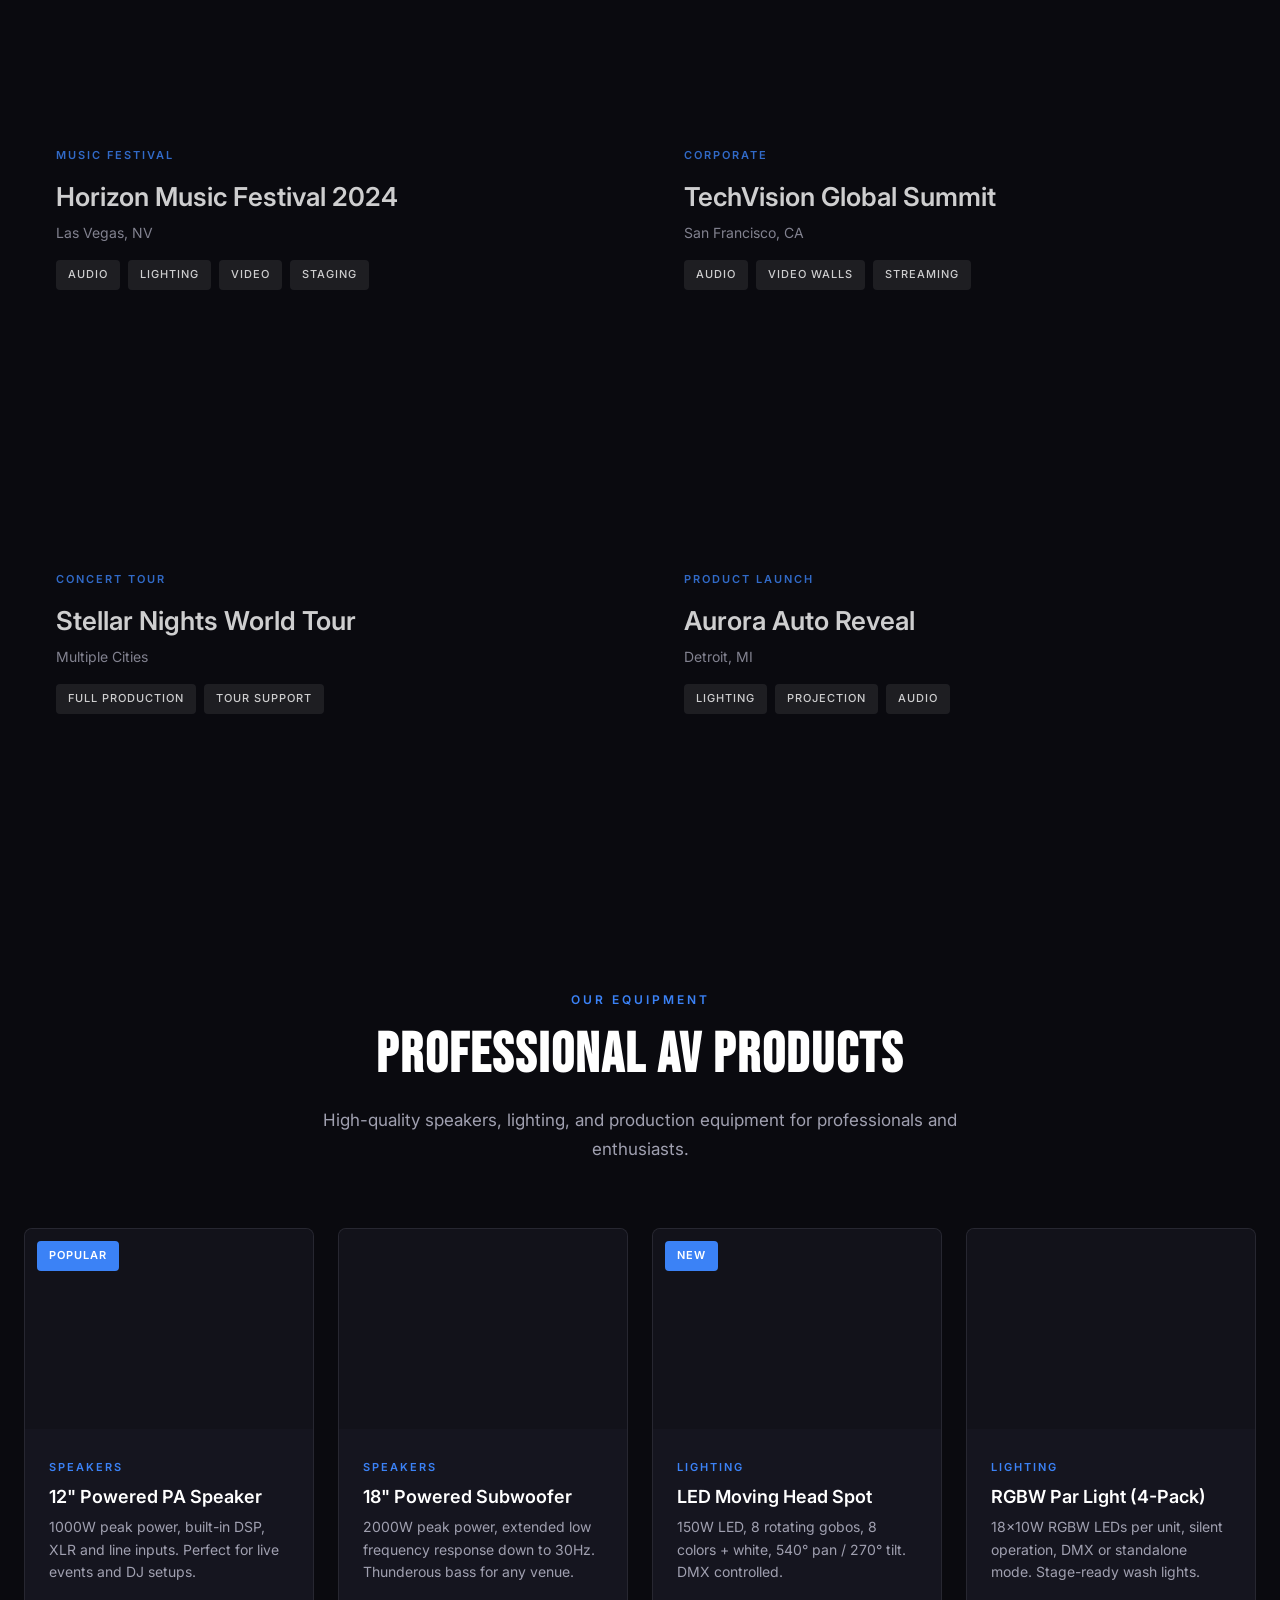
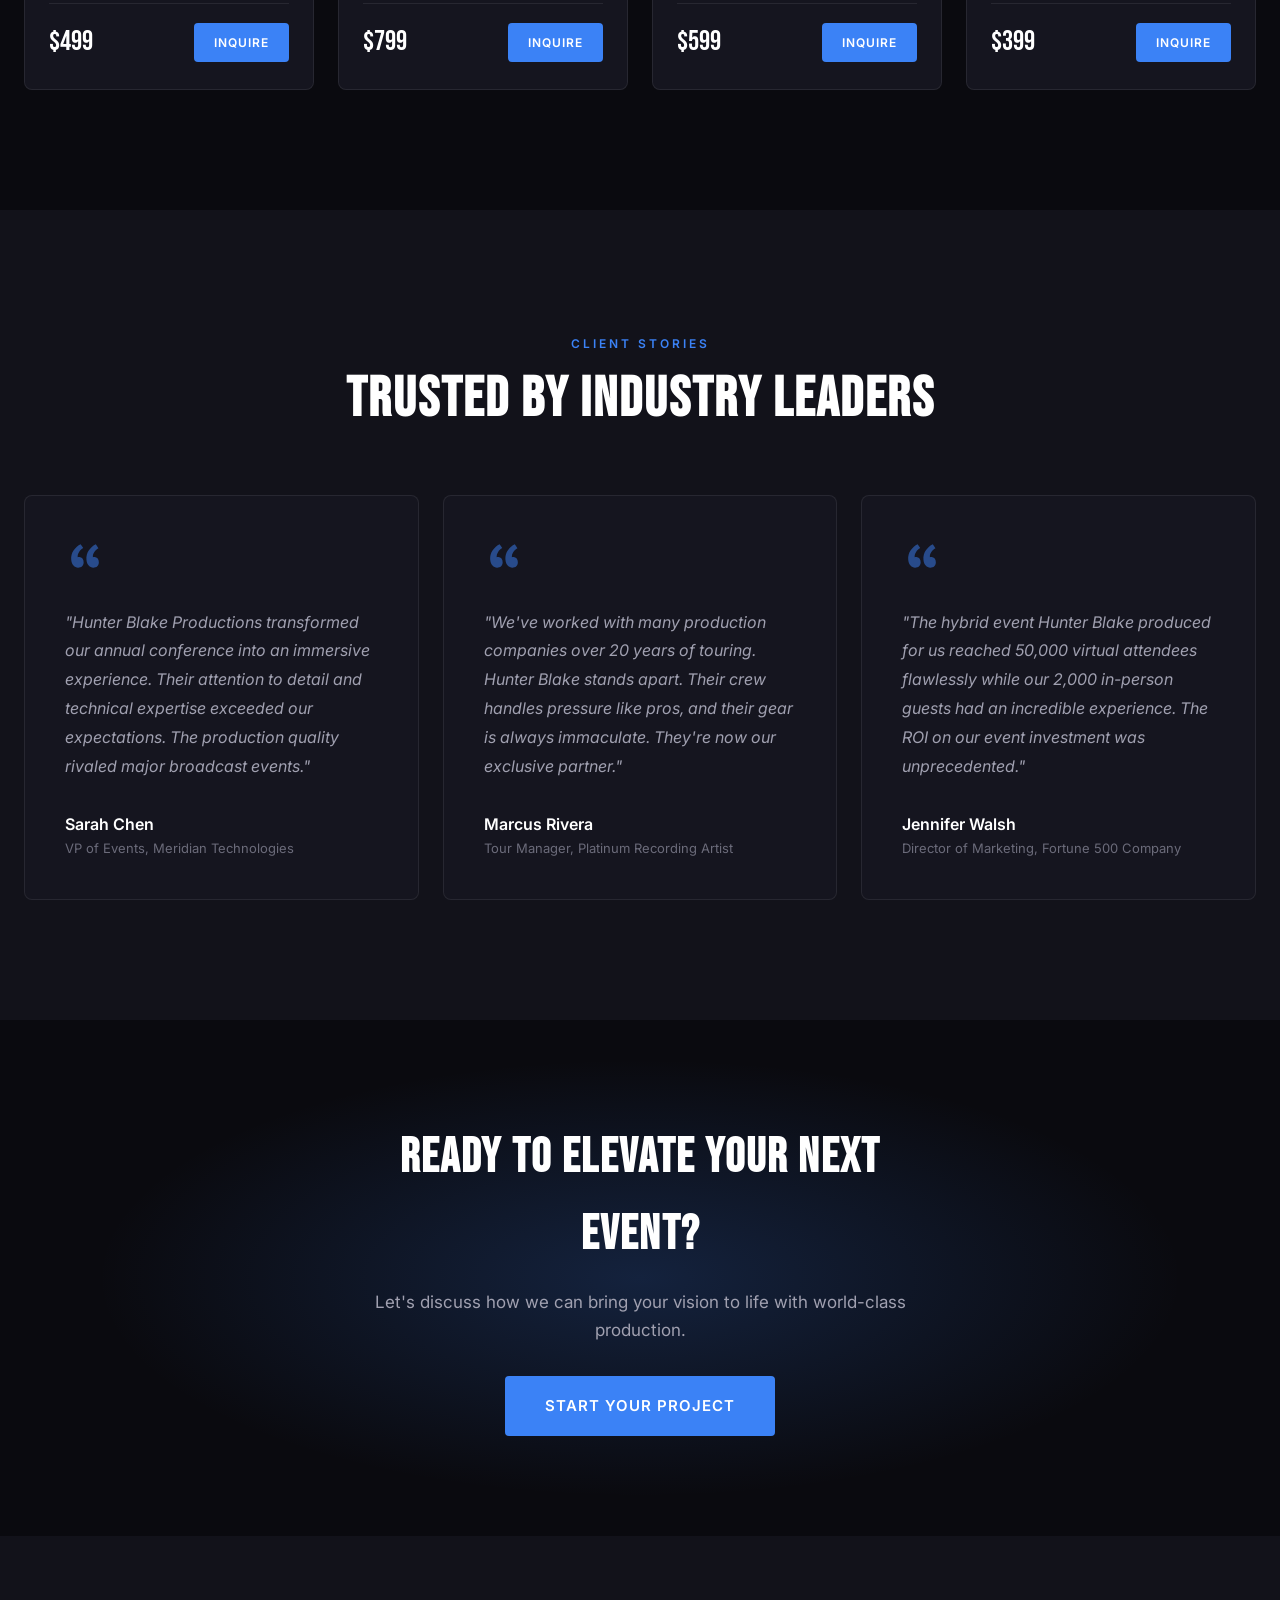
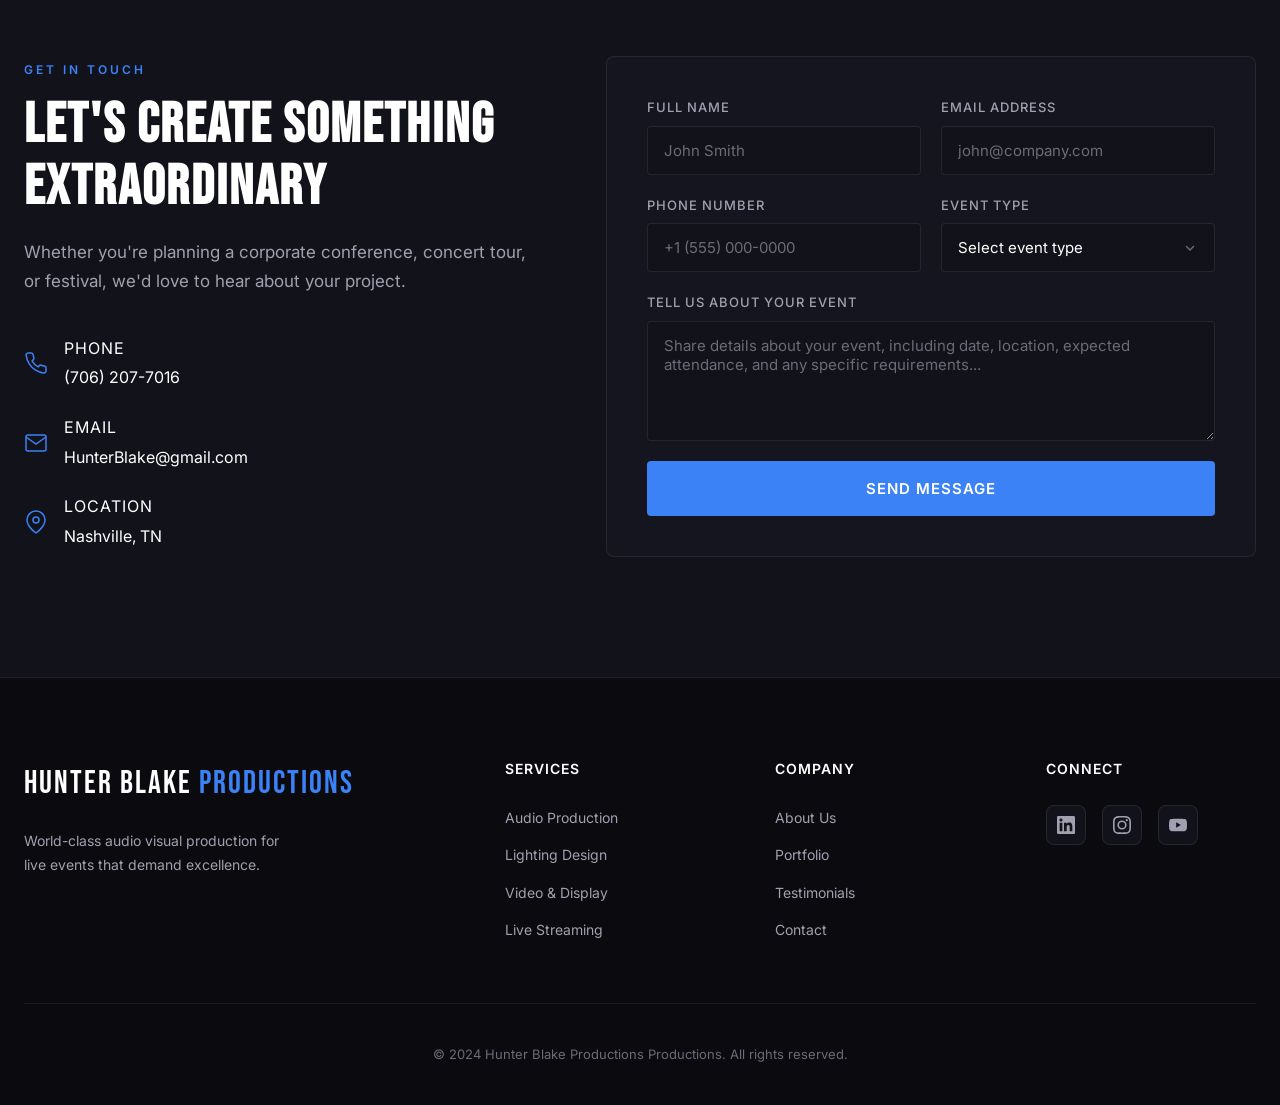
==== commit 4a8ff3b7: "Add products section to homepage, fix branding" ====
--- a/index.html
+++ b/index.html
@@ -22,7 +22,7 @@
             </button>
             <ul class="nav-menu" id="nav-menu">
                 <li><a href="#services">Services</a></li>
-                <li><a href="products.html">Products</a></li>
+                <li><a href="#products">Products</a></li>
                 <li><a href="#industries">Industries</a></li>
                 <li><a href="#why-us">Why Us</a></li>
                 <li><a href="#portfolio">Portfolio</a></li>
@@ -352,6 +352,73 @@
         </div>
     </section>
 
+    <!-- Products Section -->
+    <section class="products-section" id="products">
+        <div class="container">
+            <div class="section-header">
+                <span class="section-label">Our Equipment</span>
+                <h2 class="section-title">Professional AV Products</h2>
+                <p class="section-description">High-quality speakers, lighting, and production equipment for professionals and enthusiasts.</p>
+            </div>
+            <div class="products-grid">
+                <div class="product-card" data-aos="fade-up">
+                    <div class="product-image" style="background-image: url('https://images.unsplash.com/photo-1545454675-3531b543be5d?w=600')">
+                        <span class="product-badge">Popular</span>
+                    </div>
+                    <div class="product-content">
+                        <span class="product-category">Speakers</span>
+                        <h3>12" Powered PA Speaker</h3>
+                        <p>1000W peak power, built-in DSP, XLR and line inputs. Perfect for live events and DJ setups.</p>
+                        <div class="product-footer">
+                            <span class="product-price">$499</span>
+                            <a href="#contact" class="btn btn-primary btn-small">Inquire</a>
+                        </div>
+                    </div>
+                </div>
+                <div class="product-card" data-aos="fade-up" data-aos-delay="100">
+                    <div class="product-image" style="background-image: url('https://images.unsplash.com/photo-1558537348-c0f8e733989d?w=600')">
+                    </div>
+                    <div class="product-content">
+                        <span class="product-category">Speakers</span>
+                        <h3>18" Powered Subwoofer</h3>
+                        <p>2000W peak power, extended low frequency response down to 30Hz. Thunderous bass for any venue.</p>
+                        <div class="product-footer">
+                            <span class="product-price">$799</span>
+                            <a href="#contact" class="btn btn-primary btn-small">Inquire</a>
+                        </div>
+                    </div>
+                </div>
+                <div class="product-card" data-aos="fade-up" data-aos-delay="200">
+                    <div class="product-image" style="background-image: url('https://images.unsplash.com/photo-1504501650895-2441b7915699?w=600')">
+                        <span class="product-badge">New</span>
+                    </div>
+                    <div class="product-content">
+                        <span class="product-category">Lighting</span>
+                        <h3>LED Moving Head Spot</h3>
+                        <p>150W LED, 8 rotating gobos, 8 colors + white, 540° pan / 270° tilt. DMX controlled.</p>
+                        <div class="product-footer">
+                            <span class="product-price">$599</span>
+                            <a href="#contact" class="btn btn-primary btn-small">Inquire</a>
+                        </div>
+                    </div>
+                </div>
+                <div class="product-card" data-aos="fade-up" data-aos-delay="300">
+                    <div class="product-image" style="background-image: url('https://images.unsplash.com/photo-1470229722913-7c0e2dbbafd3?w=600')">
+                    </div>
+                    <div class="product-content">
+                        <span class="product-category">Lighting</span>
+                        <h3>RGBW Par Light (4-Pack)</h3>
+                        <p>18x10W RGBW LEDs per unit, silent operation, DMX or standalone mode. Stage-ready wash lights.</p>
+                        <div class="product-footer">
+                            <span class="product-price">$399</span>
+                            <a href="#contact" class="btn btn-primary btn-small">Inquire</a>
+                        </div>
+                    </div>
+                </div>
+            </div>
+        </div>
+    </section>
+
     <!-- Testimonials Section -->
     <section class="testimonials" id="testimonials">
         <div class="container">
@@ -380,7 +447,7 @@
                             <path d="M11.192 15.757c0-.88-.23-1.618-.69-2.217-.326-.412-.768-.683-1.327-.812-.55-.128-1.07-.137-1.54-.028-.16-.95.1-1.956.76-3.022.66-1.065 1.515-1.867 2.558-2.403L9.373 5c-.8.396-1.56.898-2.26 1.505-.71.607-1.34 1.305-1.9 2.094s-.98 1.68-1.25 2.69-.346 2.04-.217 3.1c.168 1.4.62 2.52 1.356 3.35.735.84 1.652 1.26 2.748 1.26.965 0 1.766-.29 2.4-.878.628-.576.94-1.365.94-2.368l.002.003zm9.124 0c0-.88-.23-1.618-.69-2.217-.326-.42-.77-.692-1.327-.817-.56-.124-1.074-.13-1.54-.022-.16-.94.09-1.95.75-3.02.66-1.06 1.514-1.86 2.557-2.4L18.49 5c-.8.396-1.555.898-2.26 1.505-.708.607-1.34 1.305-1.894 2.094-.556.79-.97 1.68-1.24 2.69-.273 1-.345 2.04-.217 3.1.165 1.4.615 2.52 1.35 3.35.732.833 1.646 1.25 2.742 1.25.967 0 1.768-.29 2.402-.876.627-.576.942-1.365.942-2.368v.01z"/>
                         </svg>
                     </div>
-                    <p class="testimonial-text">"We've worked with many production companies over 20 years of touring. Apex stands apart. Their crew handles pressure like pros, and their gear is always immaculate. They're now our exclusive partner."</p>
+                    <p class="testimonial-text">"We've worked with many production companies over 20 years of touring. Hunter Blake stands apart. Their crew handles pressure like pros, and their gear is always immaculate. They're now our exclusive partner."</p>
                     <div class="testimonial-author">
                         <div class="author-info">
                             <span class="author-name">Marcus Rivera</span>
@@ -394,7 +461,7 @@
                             <path d="M11.192 15.757c0-.88-.23-1.618-.69-2.217-.326-.412-.768-.683-1.327-.812-.55-.128-1.07-.137-1.54-.028-.16-.95.1-1.956.76-3.022.66-1.065 1.515-1.867 2.558-2.403L9.373 5c-.8.396-1.56.898-2.26 1.505-.71.607-1.34 1.305-1.9 2.094s-.98 1.68-1.25 2.69-.346 2.04-.217 3.1c.168 1.4.62 2.52 1.356 3.35.735.84 1.652 1.26 2.748 1.26.965 0 1.766-.29 2.4-.878.628-.576.94-1.365.94-2.368l.002.003zm9.124 0c0-.88-.23-1.618-.69-2.217-.326-.42-.77-.692-1.327-.817-.56-.124-1.074-.13-1.54-.022-.16-.94.09-1.95.75-3.02.66-1.06 1.514-1.86 2.557-2.4L18.49 5c-.8.396-1.555.898-2.26 1.505-.708.607-1.34 1.305-1.894 2.094-.556.79-.97 1.68-1.24 2.69-.273 1-.345 2.04-.217 3.1.165 1.4.615 2.52 1.35 3.35.732.833 1.646 1.25 2.742 1.25.967 0 1.768-.29 2.402-.876.627-.576.942-1.365.942-2.368v.01z"/>
                         </svg>
                     </div>
-                    <p class="testimonial-text">"The hybrid event Apex produced for us reached 50,000 virtual attendees flawlessly while our 2,000 in-person guests had an incredible experience. The ROI on our event investment was unprecedented."</p>
+                    <p class="testimonial-text">"The hybrid event Hunter Blake produced for us reached 50,000 virtual attendees flawlessly while our 2,000 in-person guests had an incredible experience. The ROI on our event investment was unprecedented."</p>
                     <div class="testimonial-author">
                         <div class="author-info">
                             <span class="author-name">Jennifer Walsh</span>
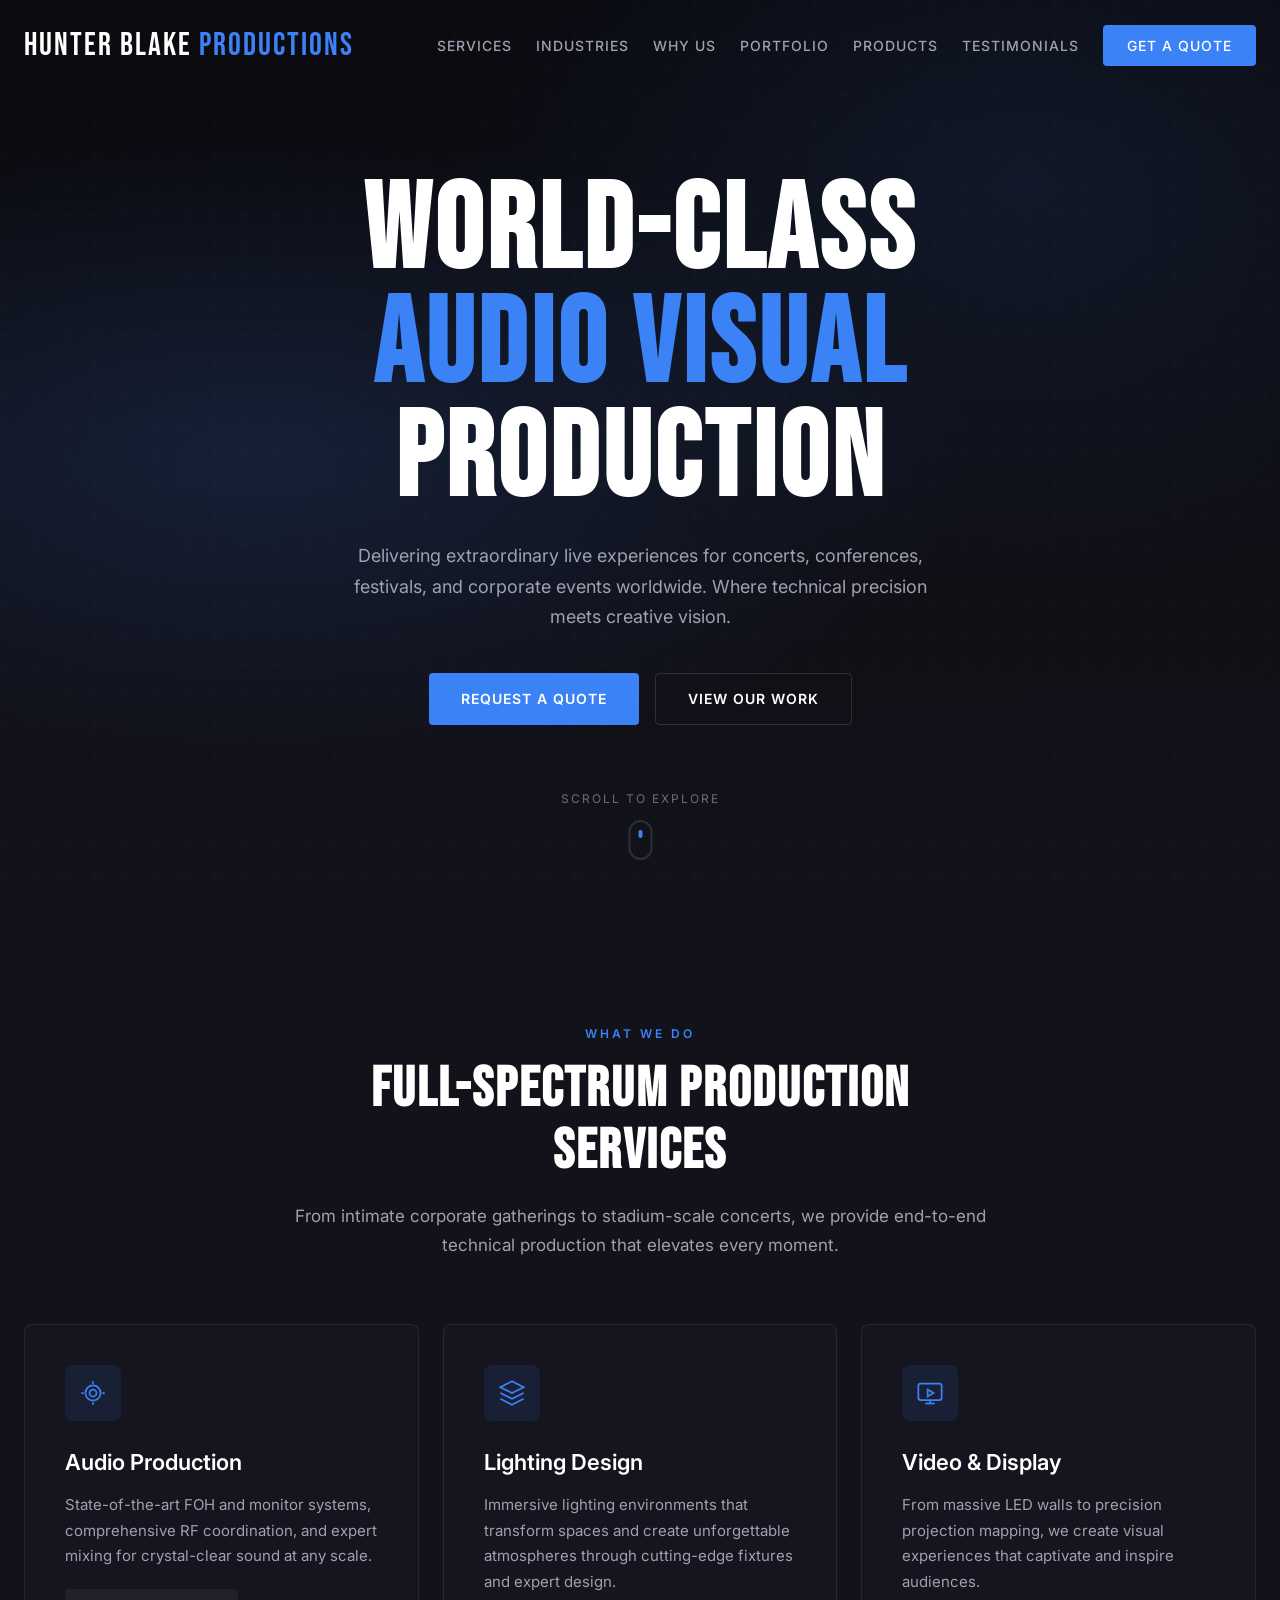
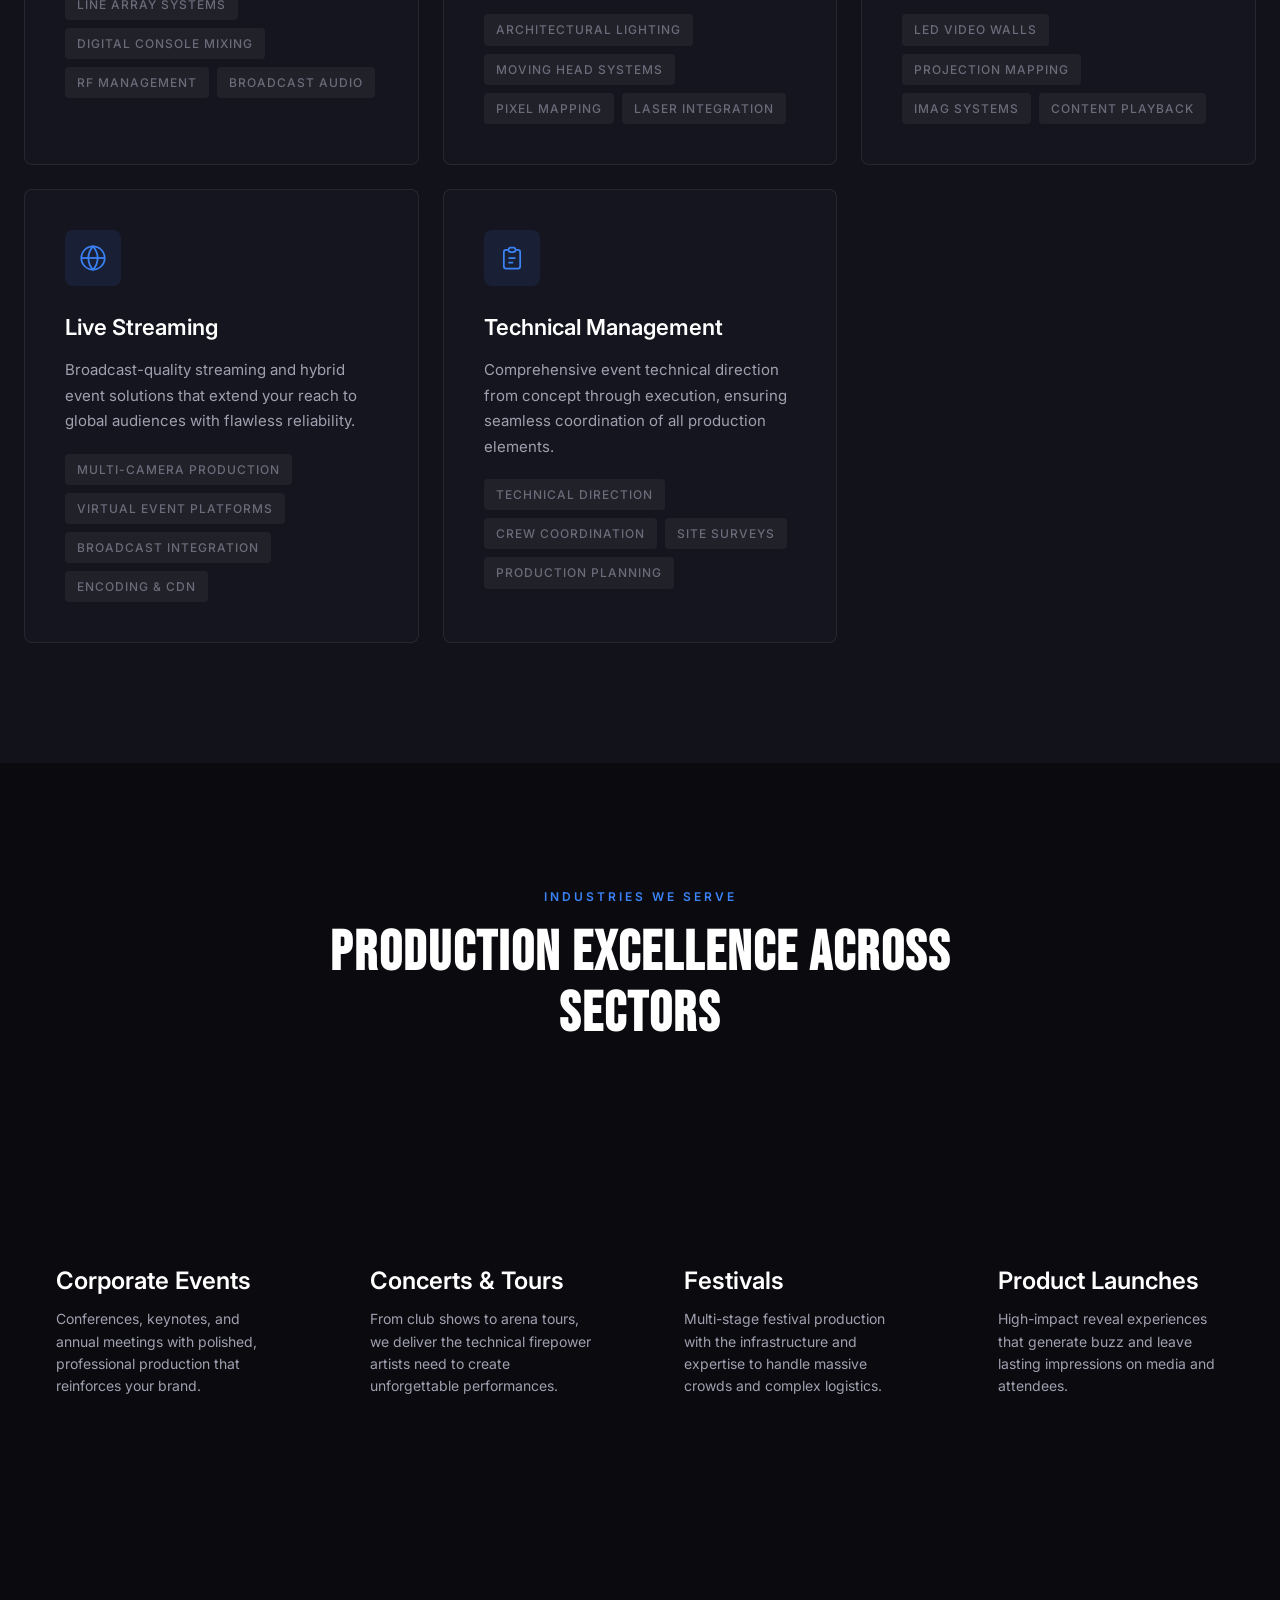
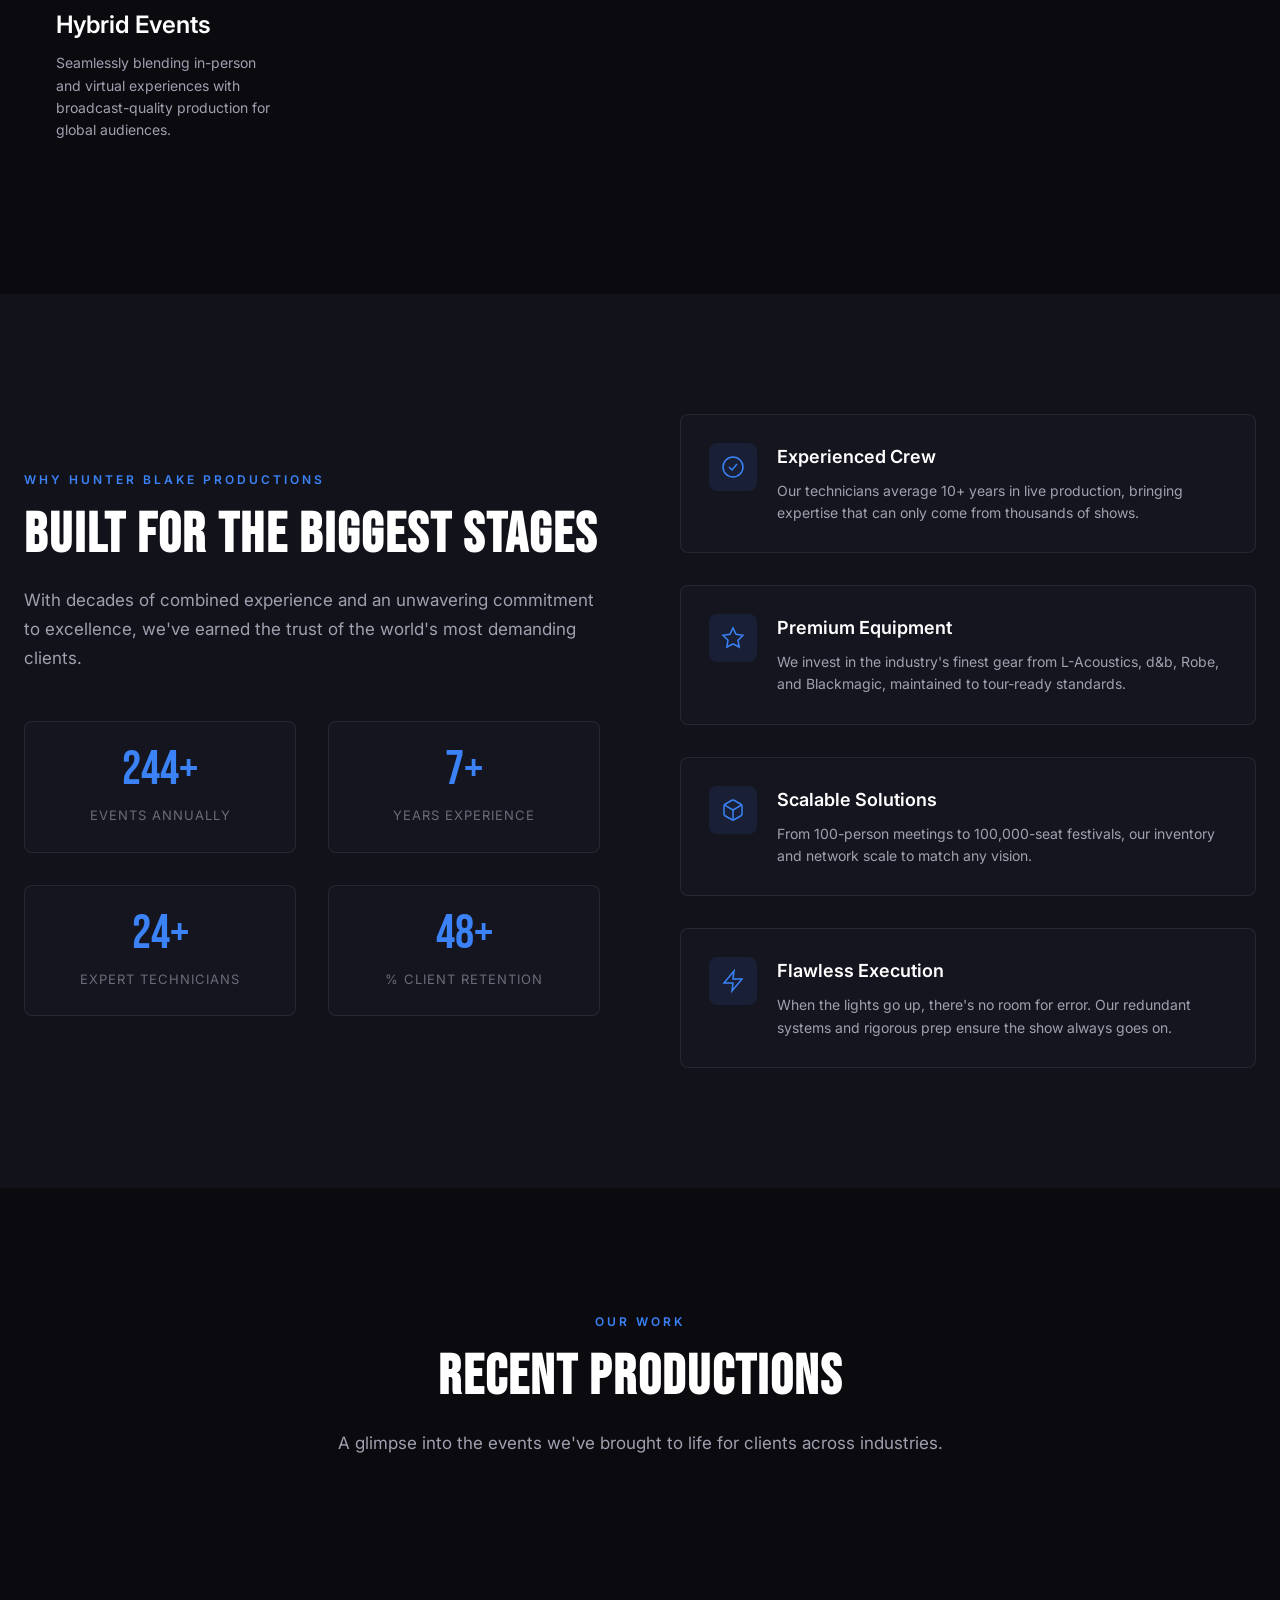
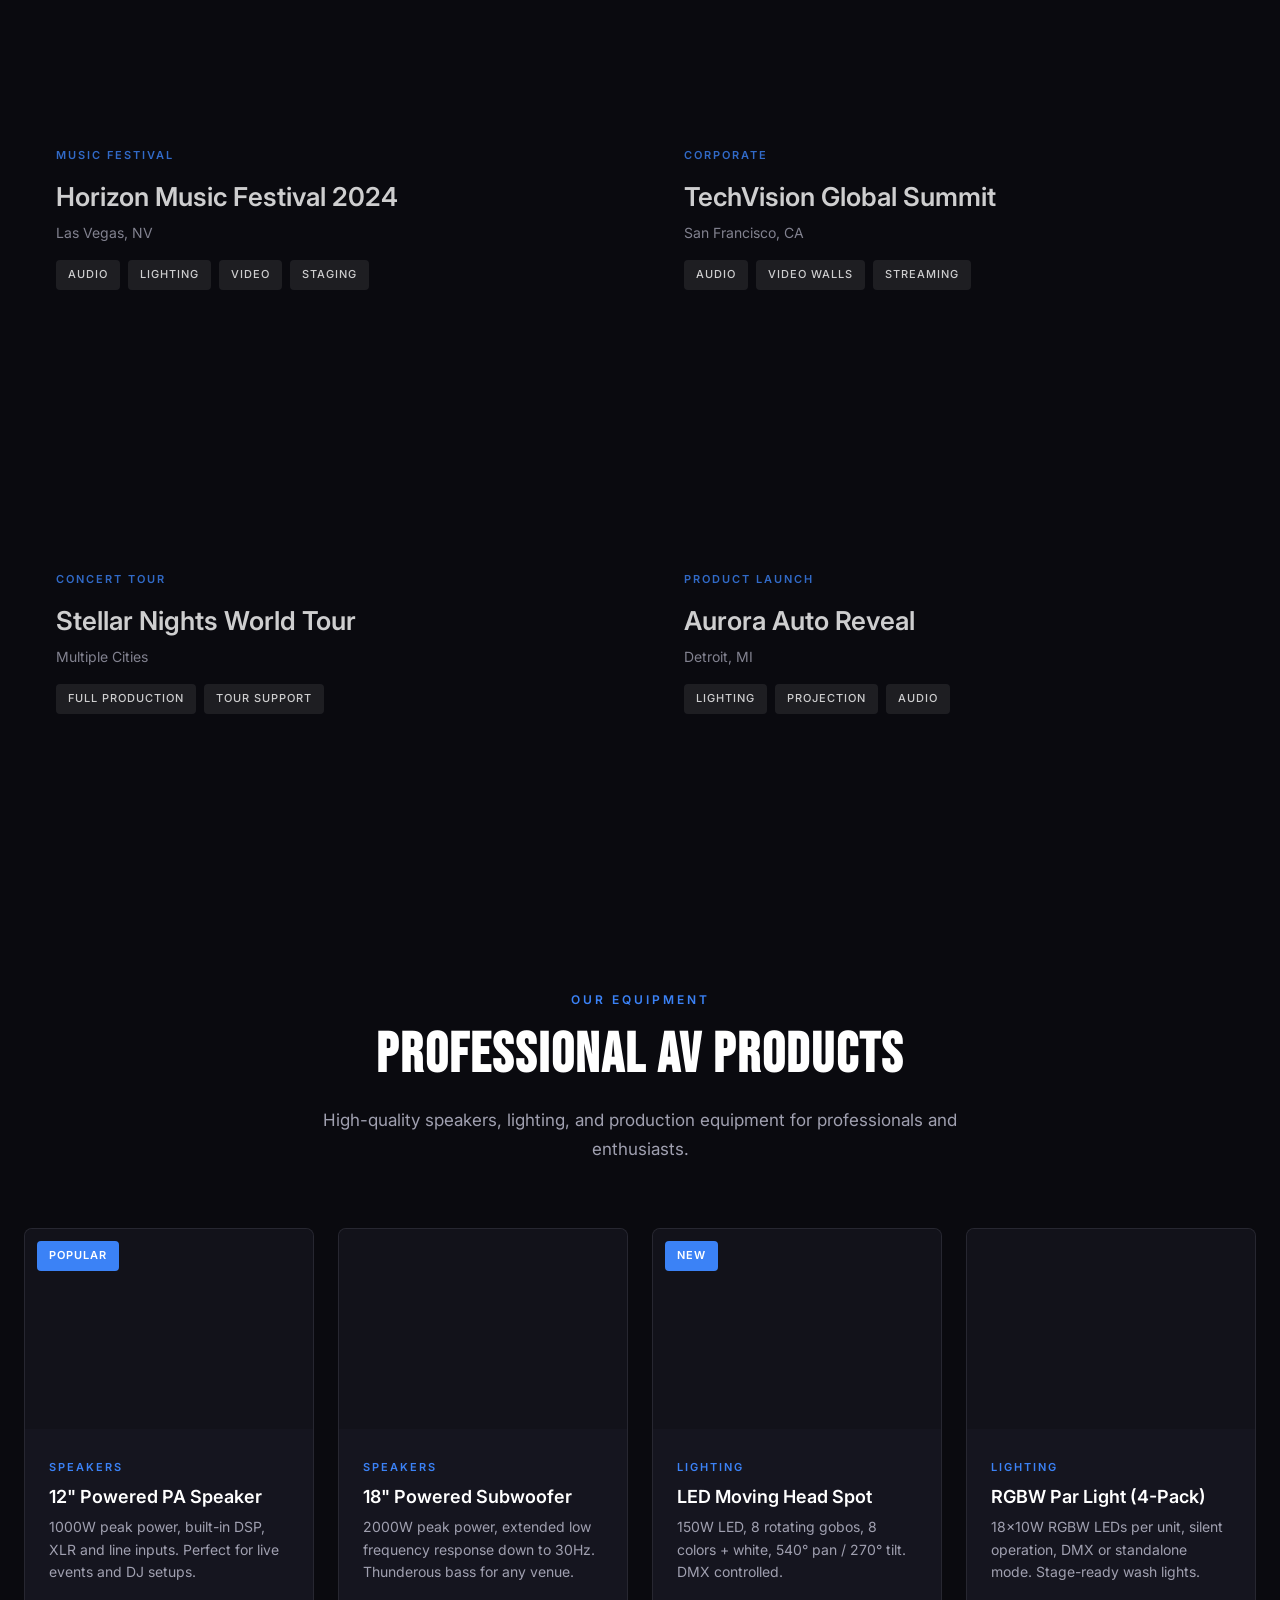
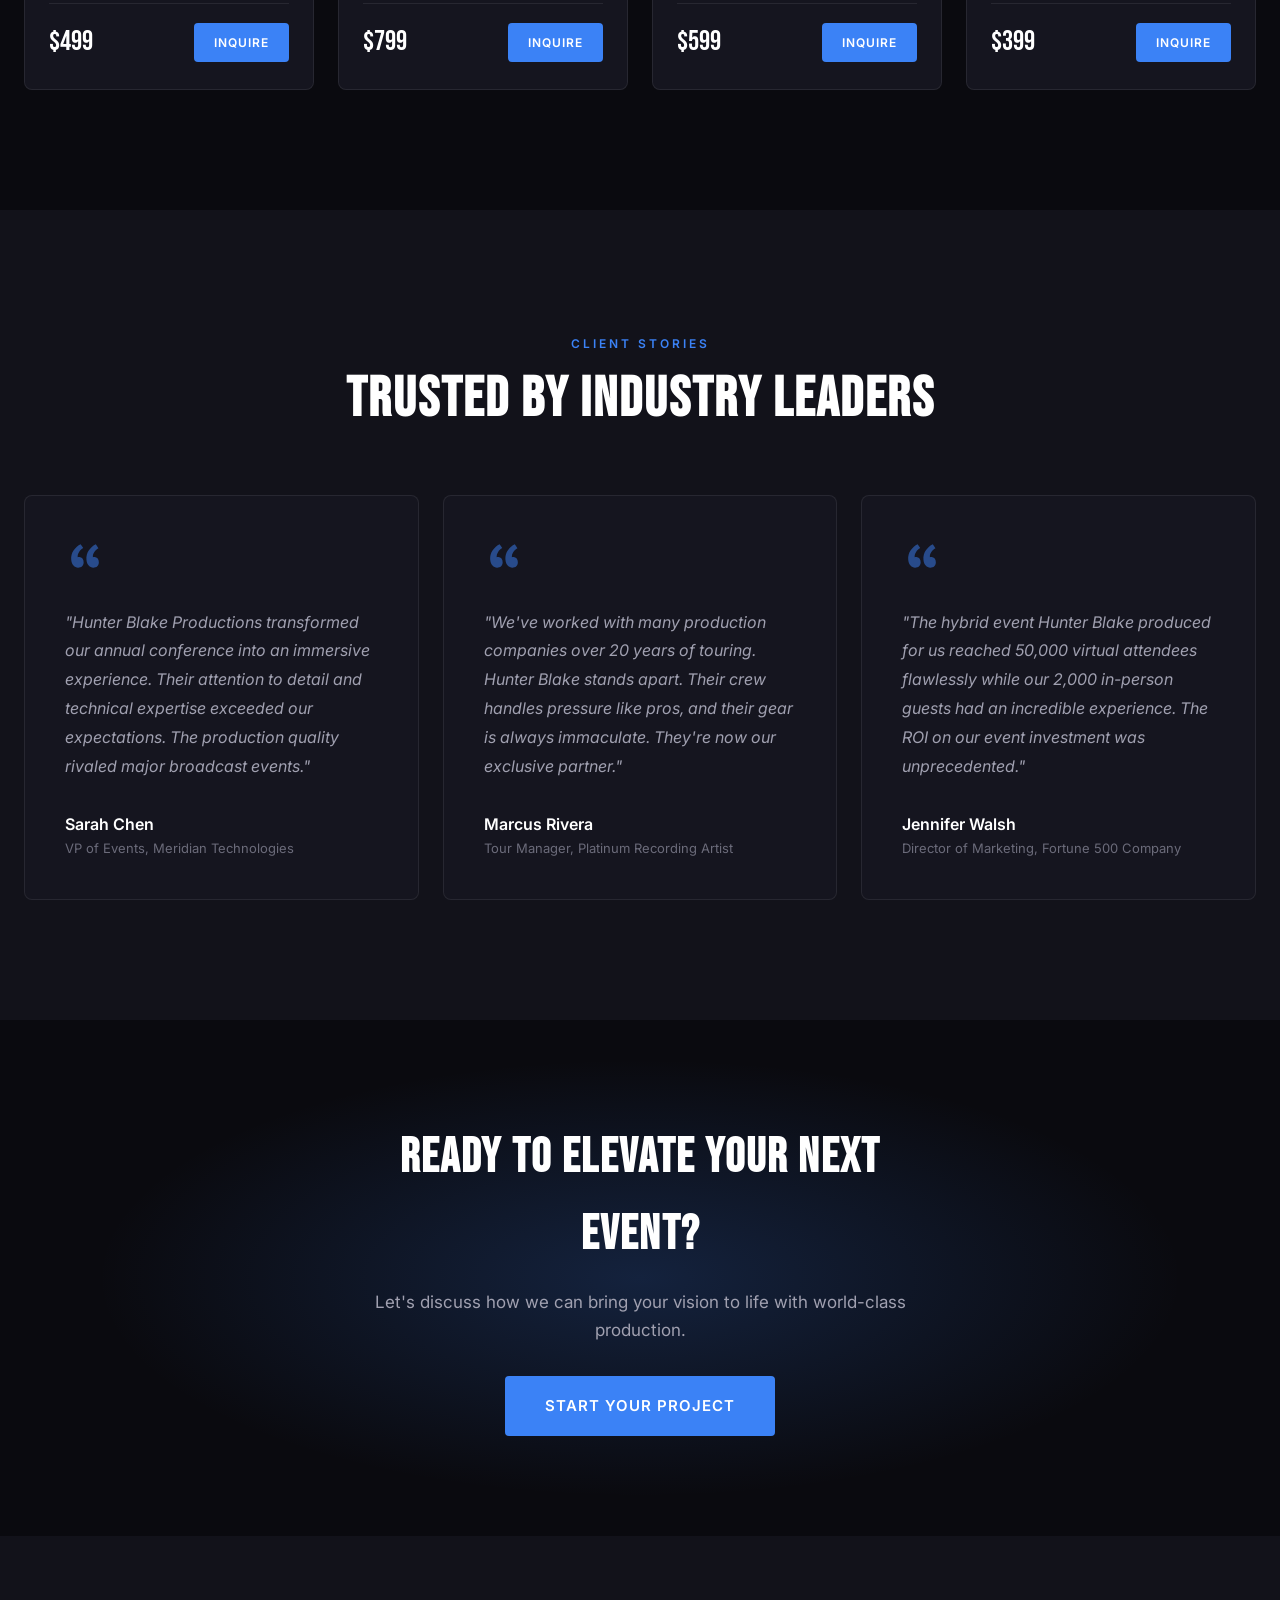
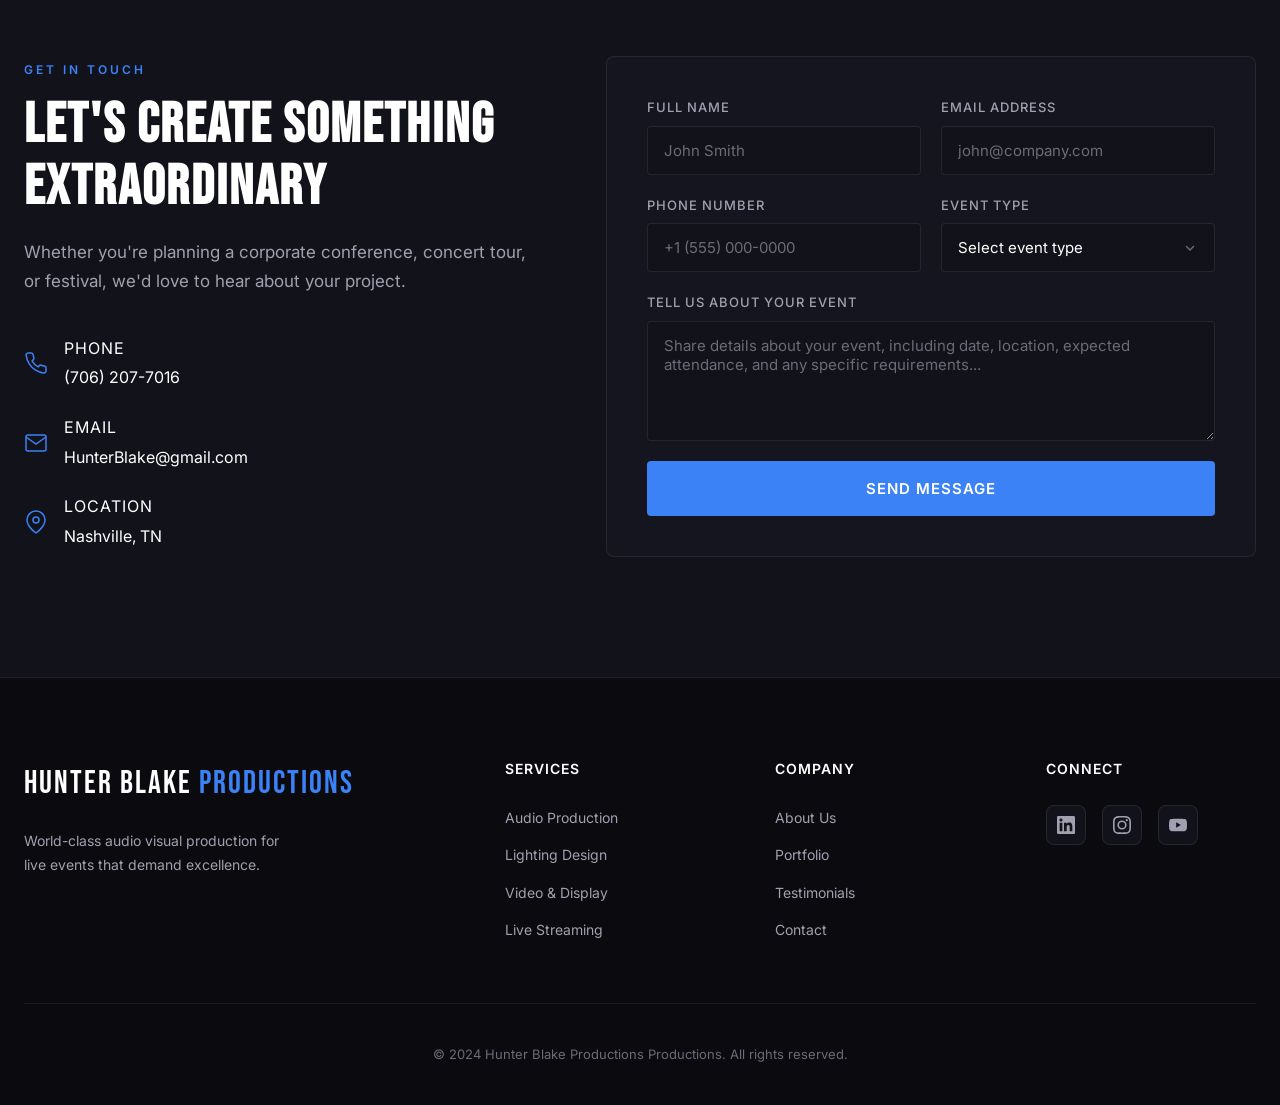
==== commit 3619ac1a: "Move Products nav between Portfolio and Testimonials" ====
--- a/index.html
+++ b/index.html
@@ -22,10 +22,10 @@
             </button>
             <ul class="nav-menu" id="nav-menu">
                 <li><a href="#services">Services</a></li>
-                <li><a href="#products">Products</a></li>
                 <li><a href="#industries">Industries</a></li>
                 <li><a href="#why-us">Why Us</a></li>
                 <li><a href="#portfolio">Portfolio</a></li>
+                <li><a href="#products">Products</a></li>
                 <li><a href="#testimonials">Testimonials</a></li>
                 <li><a href="#contact" class="nav-cta">Get a Quote</a></li>
             </ul>
--- a/styles.css
+++ b/styles.css
@@ -129,7 +129,11 @@
 .nav-menu {
     display: flex;
     align-items: center;
-    gap: 40px;
+    gap: 24px;
+}
+
+.nav-menu li a {
+    white-space: nowrap;
 }
 
 .nav-menu a {
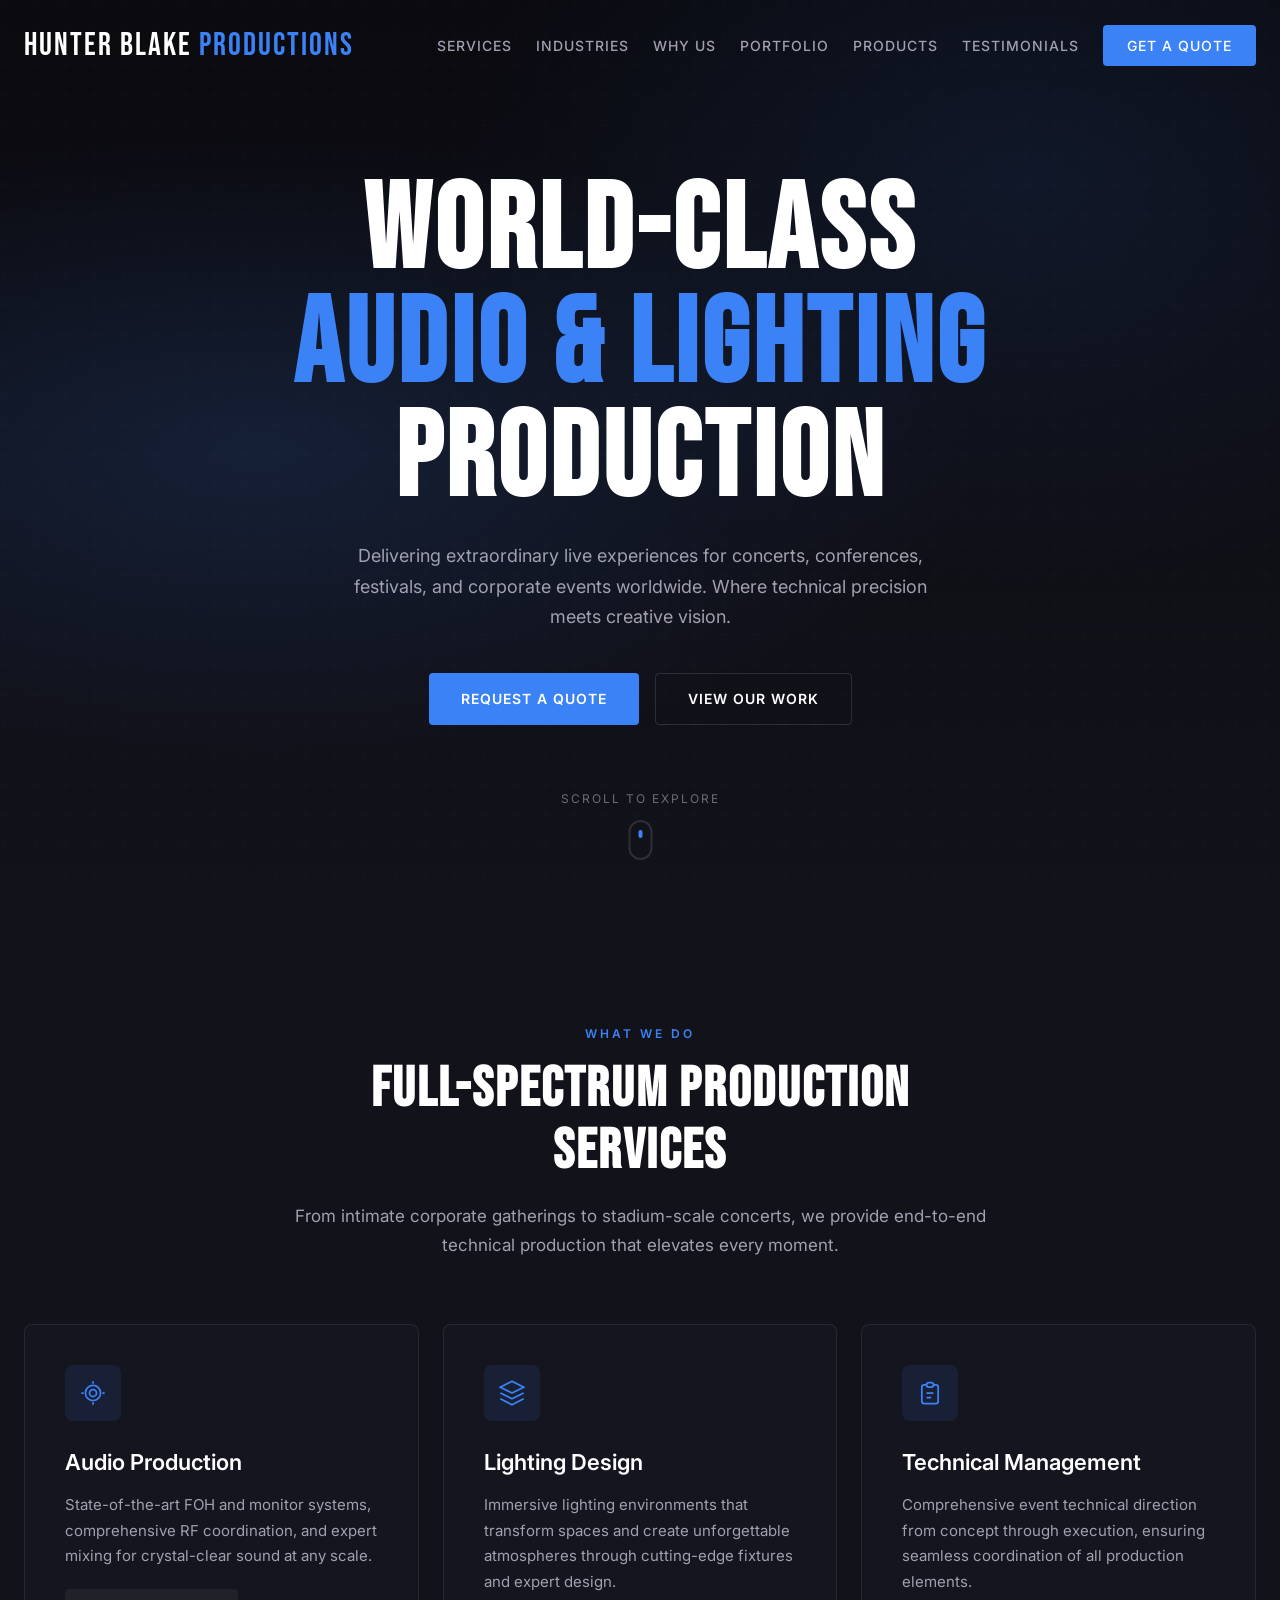
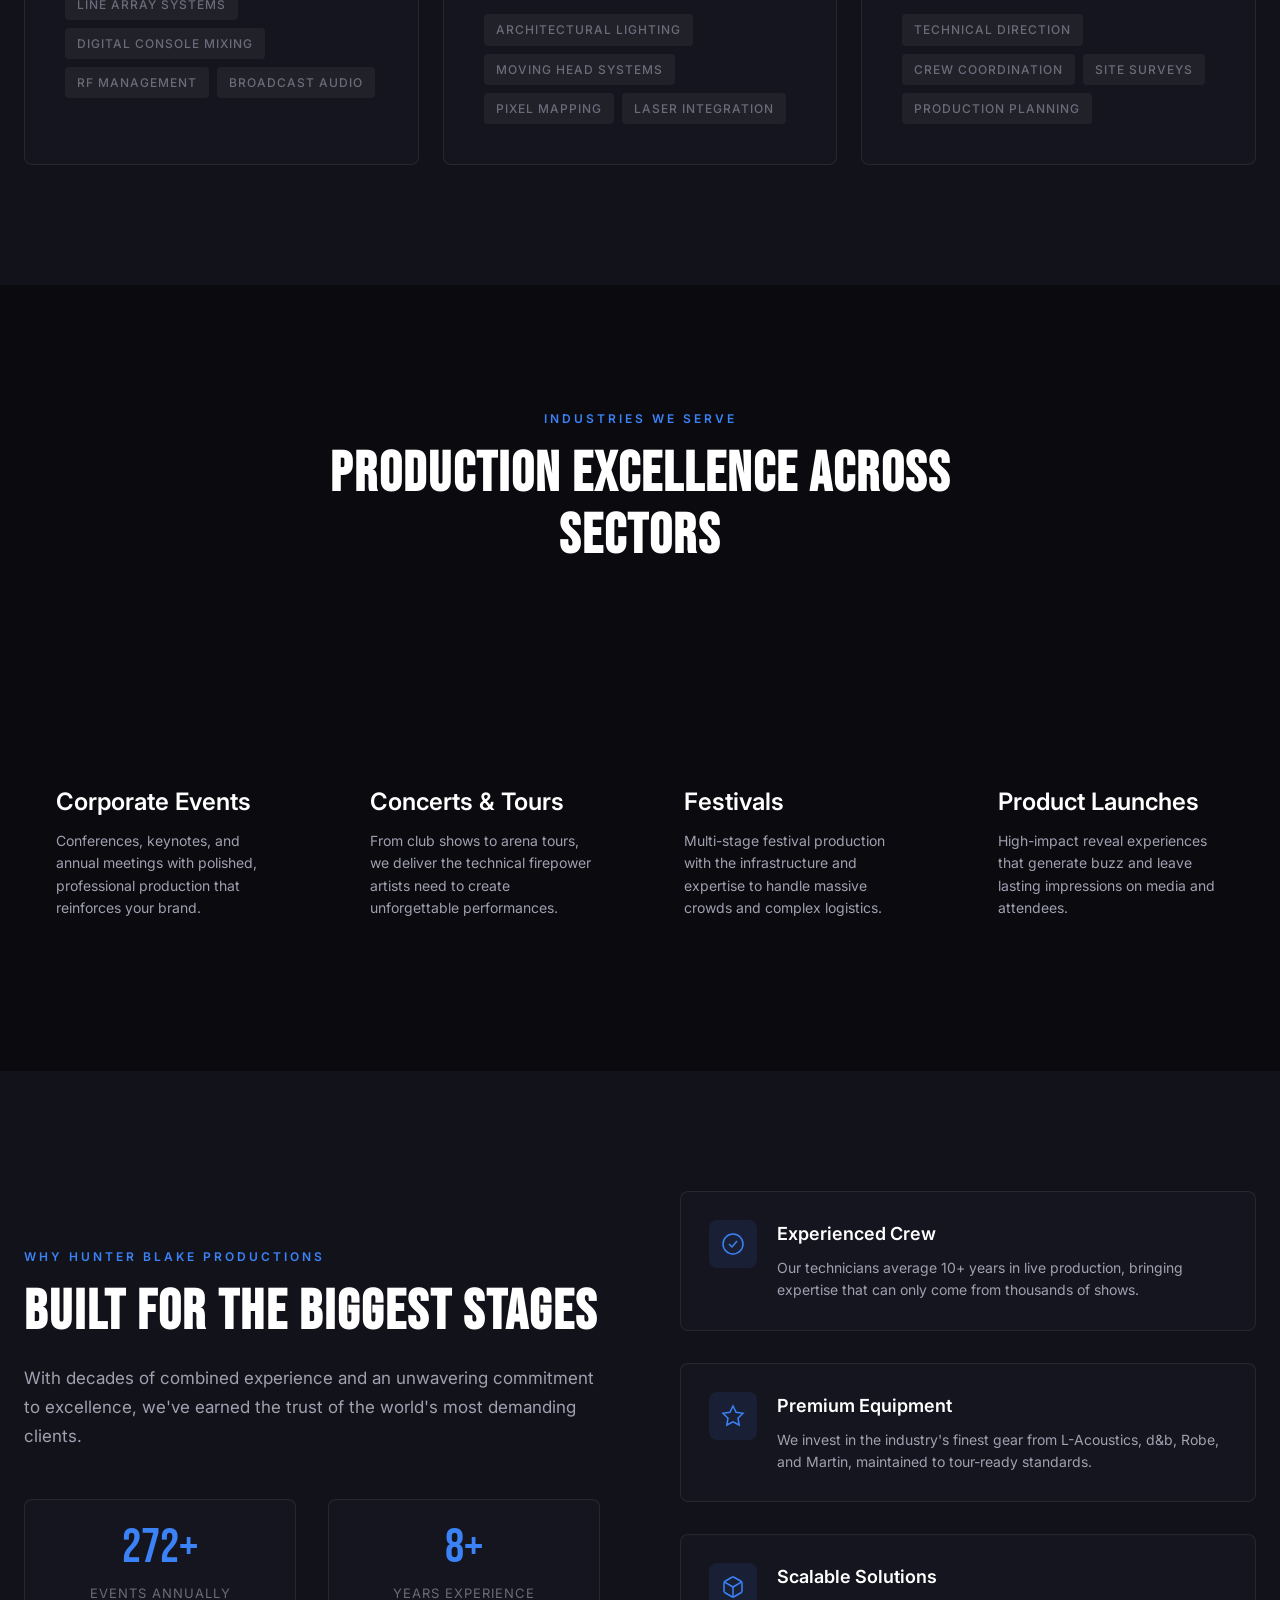
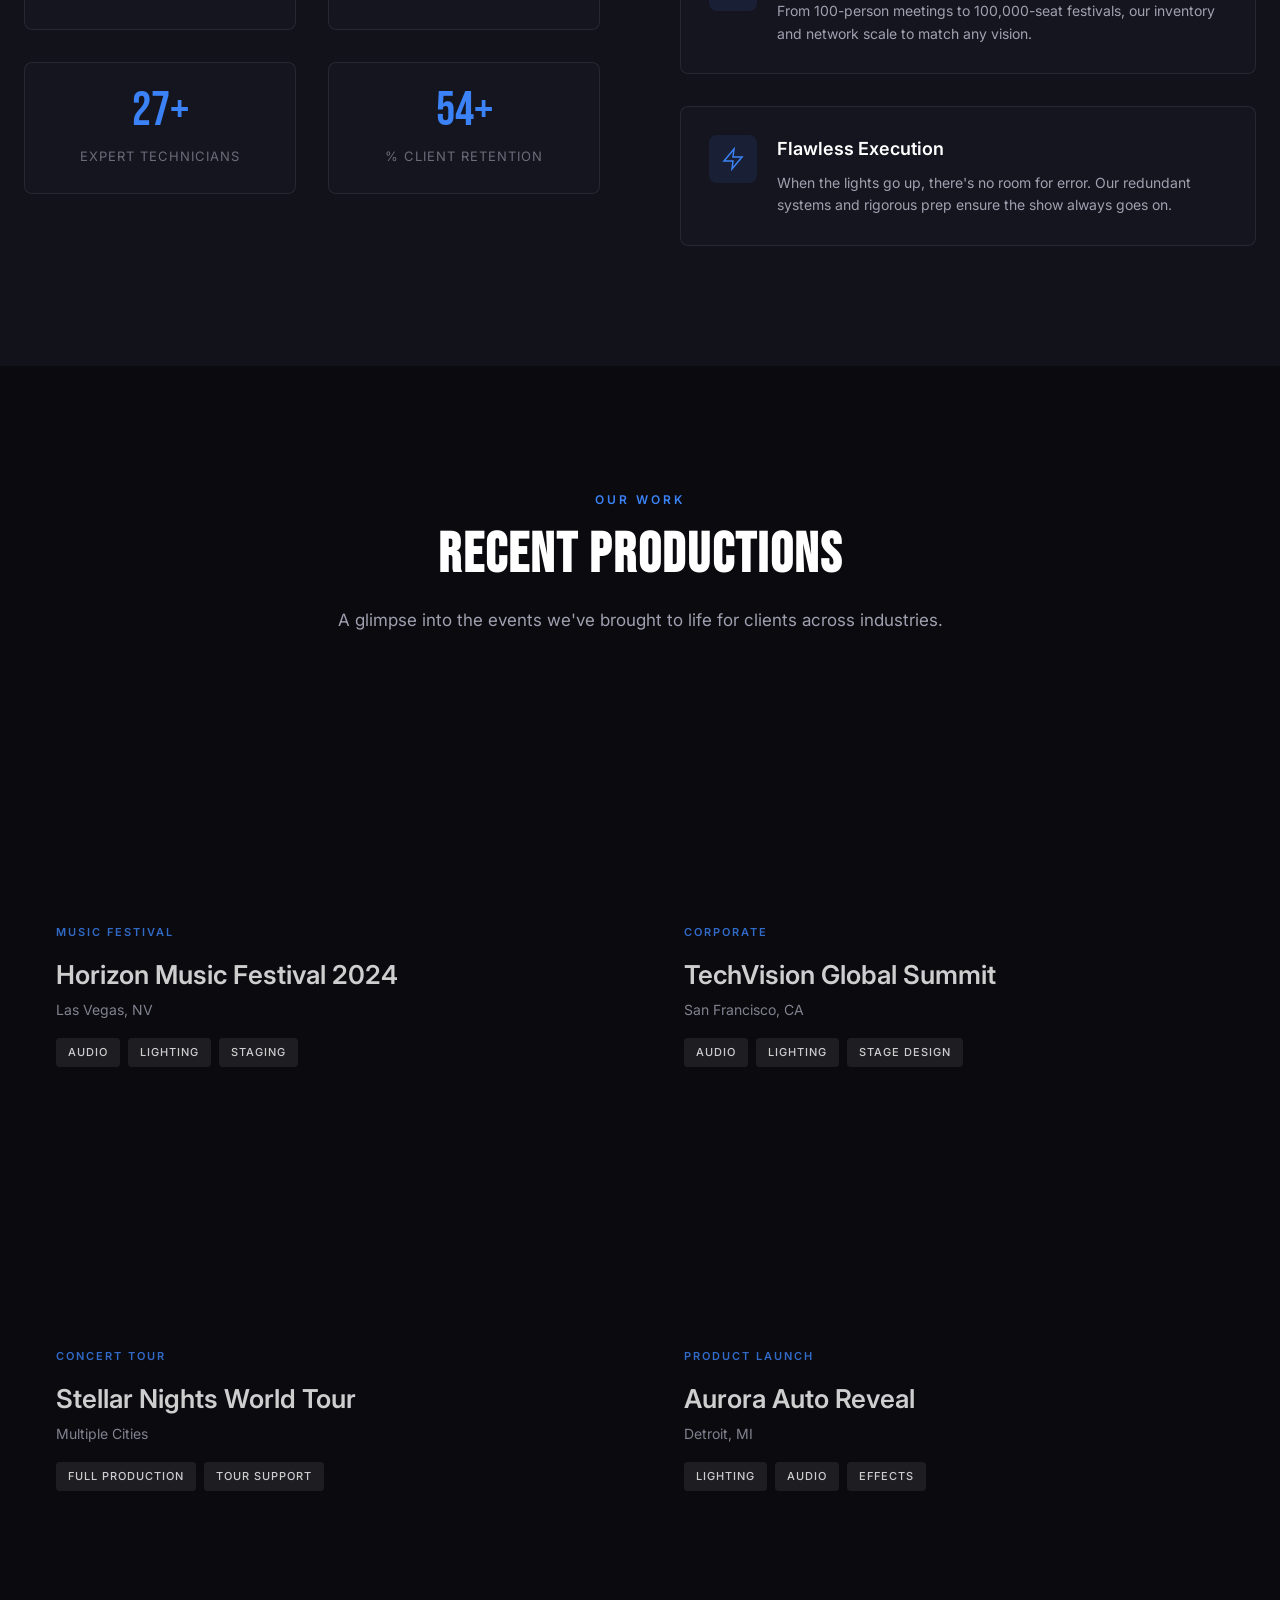
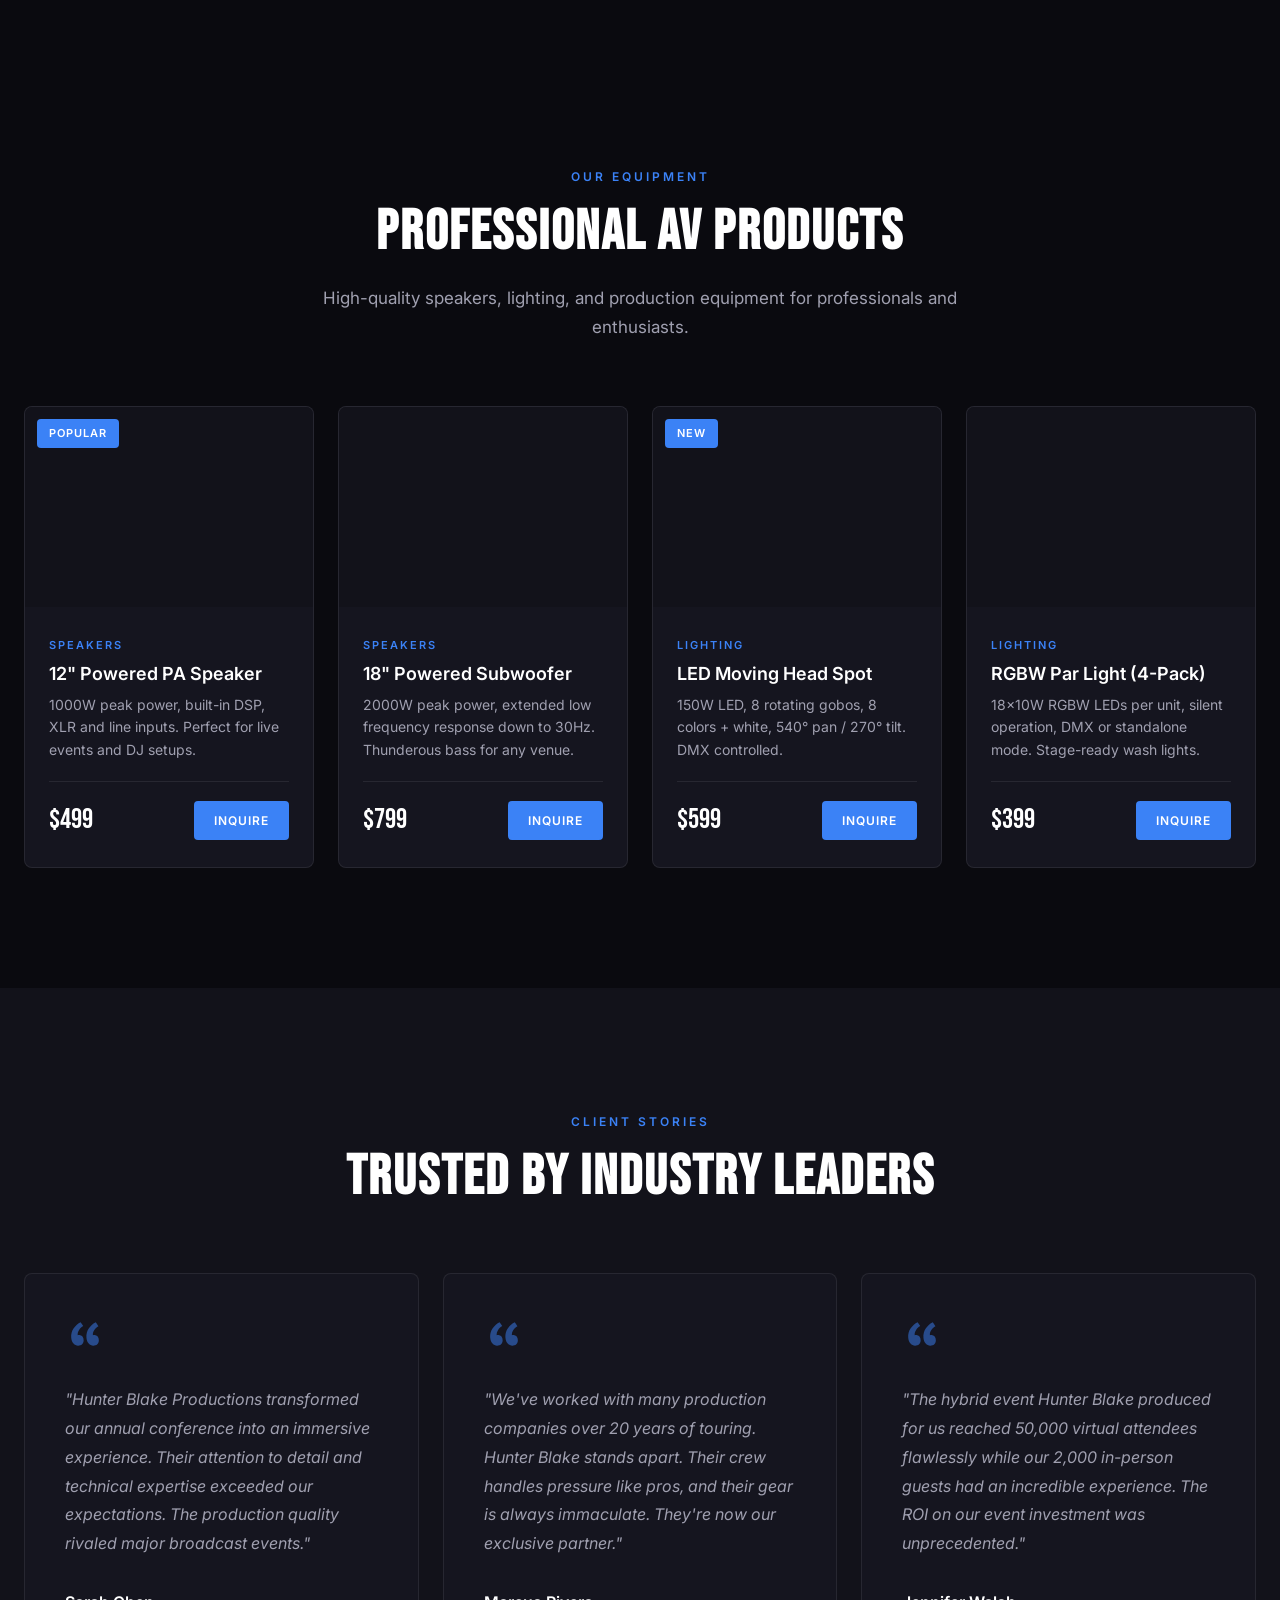
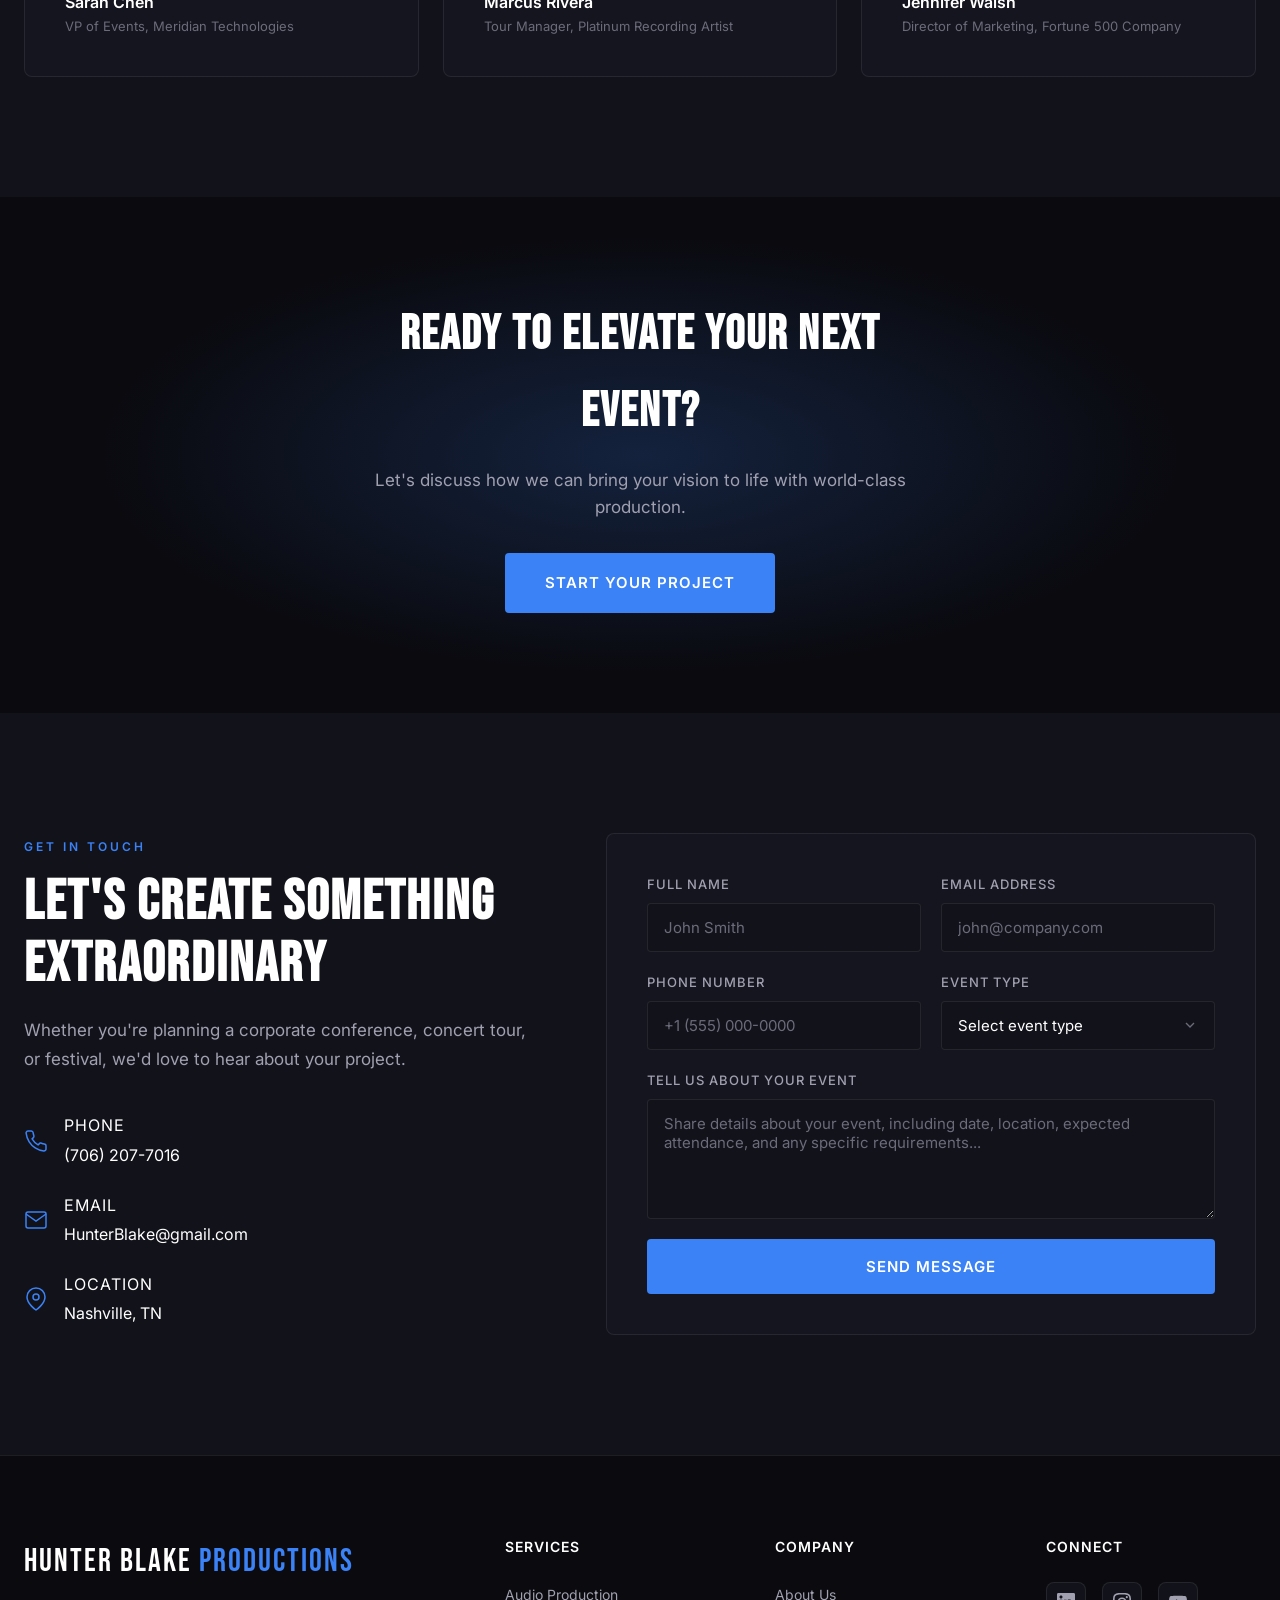
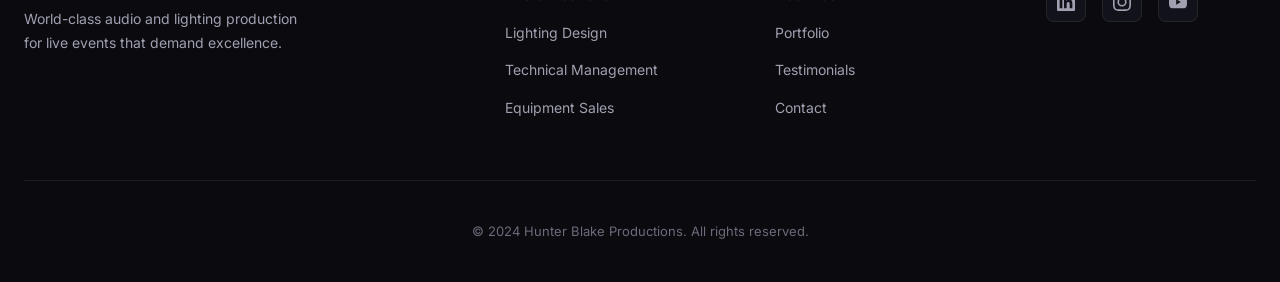
==== commit f45aa88a: "Remove video/display services, focus on audio & lighting only" ====
--- a/index.html
+++ b/index.html
@@ -3,8 +3,8 @@
 <head>
     <meta charset="UTF-8">
     <meta name="viewport" content="width=device-width, initial-scale=1.0">
-    <meta name="description" content="Premium audio-visual production for live events. Corporate conferences, concerts, festivals, and large-scale productions delivered with technical excellence.">
-    <title>Hunter Blake Productions | World-Class Audio Visual for Live Events</title>
+    <meta name="description" content="Premium audio and lighting production for live events. Corporate conferences, concerts, festivals, and large-scale productions delivered with technical excellence.">
+    <title>Hunter Blake Productions | World-Class Audio & Lighting for Live Events</title>
     <link rel="stylesheet" href="styles.css">
     <link rel="preconnect" href="https://fonts.googleapis.com">
     <link rel="preconnect" href="https://fonts.gstatic.com" crossorigin>
@@ -38,7 +38,7 @@
         <div class="hero-content">
             <h1 class="hero-title">
                 <span class="hero-title-line">World-Class</span>
-                <span class="hero-title-line accent">Audio Visual</span>
+                <span class="hero-title-line accent">Audio & Lighting</span>
                 <span class="hero-title-line">Production</span>
             </h1>
             <p class="hero-subtitle">Delivering extraordinary live experiences for concerts, conferences, festivals, and corporate events worldwide. Where technical precision meets creative vision.</p>
@@ -99,41 +99,6 @@
                 <div class="service-card" data-aos="fade-up" data-aos-delay="200">
                     <div class="service-icon">
                         <svg viewBox="0 0 24 24" fill="none" stroke="currentColor" stroke-width="1.5">
-                            <rect x="2" y="4" width="20" height="14" rx="2"/>
-                            <path d="M10 9L15 12L10 15V9Z"/>
-                            <path d="M8 21H16"/>
-                            <path d="M12 18V21"/>
-                        </svg>
-                    </div>
-                    <h3>Video & Display</h3>
-                    <p>From massive LED walls to precision projection mapping, we create visual experiences that captivate and inspire audiences.</p>
-                    <ul class="service-features">
-                        <li>LED Video Walls</li>
-                        <li>Projection Mapping</li>
-                        <li>IMAG Systems</li>
-                        <li>Content Playback</li>
-                    </ul>
-                </div>
-                <div class="service-card" data-aos="fade-up" data-aos-delay="300">
-                    <div class="service-icon">
-                        <svg viewBox="0 0 24 24" fill="none" stroke="currentColor" stroke-width="1.5">
-                            <circle cx="12" cy="12" r="10"/>
-                            <path d="M2 12H22"/>
-                            <path d="M12 2C14.5013 4.73835 15.9228 8.29203 16 12C15.9228 15.708 14.5013 19.2616 12 22C9.49872 19.2616 8.07725 15.708 8 12C8.07725 8.29203 9.49872 4.73835 12 2Z"/>
-                        </svg>
-                    </div>
-                    <h3>Live Streaming</h3>
-                    <p>Broadcast-quality streaming and hybrid event solutions that extend your reach to global audiences with flawless reliability.</p>
-                    <ul class="service-features">
-                        <li>Multi-Camera Production</li>
-                        <li>Virtual Event Platforms</li>
-                        <li>Broadcast Integration</li>
-                        <li>Encoding & CDN</li>
-                    </ul>
-                </div>
-                <div class="service-card" data-aos="fade-up" data-aos-delay="400">
-                    <div class="service-icon">
-                        <svg viewBox="0 0 24 24" fill="none" stroke="currentColor" stroke-width="1.5">
                             <path d="M9 5H7C5.89543 5 5 5.89543 5 7V19C5 20.1046 5.89543 21 7 21H17C18.1046 21 19 20.1046 19 19V7C19 5.89543 18.1046 5 17 5H15"/>
                             <path d="M9 5C9 3.89543 9.89543 3 11 3H13C14.1046 3 15 3.89543 15 5C15 6.10457 14.1046 7 13 7H11C9.89543 7 9 6.10457 9 5Z"/>
                             <path d="M9 12H15M9 16H13"/>
@@ -186,13 +151,6 @@
                     <div class="industry-content">
                         <h3>Product Launches</h3>
                         <p>High-impact reveal experiences that generate buzz and leave lasting impressions on media and attendees.</p>
-                    </div>
-                </div>
-                <div class="industry-card" data-aos="fade-up" data-aos-delay="400">
-                    <div class="industry-image" style="background-image: url('https://images.unsplash.com/photo-1591115765373-5207764f72e7?w=600')"></div>
-                    <div class="industry-content">
-                        <h3>Hybrid Events</h3>
-                        <p>Seamlessly blending in-person and virtual experiences with broadcast-quality production for global audiences.</p>
                     </div>
                 </div>
             </div>
@@ -247,7 +205,7 @@
                         </div>
                         <div class="feature-content">
                             <h4>Premium Equipment</h4>
-                            <p>We invest in the industry's finest gear from L-Acoustics, d&b, Robe, and Blackmagic, maintained to tour-ready standards.</p>
+                            <p>We invest in the industry's finest gear from L-Acoustics, d&b, Robe, and Martin, maintained to tour-ready standards.</p>
                         </div>
                     </div>
                     <div class="feature">
@@ -298,7 +256,6 @@
                             <ul class="portfolio-services">
                                 <li>Audio</li>
                                 <li>Lighting</li>
-                                <li>Video</li>
                                 <li>Staging</li>
                             </ul>
                         </div>
@@ -313,8 +270,8 @@
                             <p>San Francisco, CA</p>
                             <ul class="portfolio-services">
                                 <li>Audio</li>
-                                <li>Video Walls</li>
-                                <li>Streaming</li>
+                                <li>Lighting</li>
+                                <li>Stage Design</li>
                             </ul>
                         </div>
                     </div>
@@ -342,8 +299,8 @@
                             <p>Detroit, MI</p>
                             <ul class="portfolio-services">
                                 <li>Lighting</li>
-                                <li>Projection</li>
                                 <li>Audio</li>
+                                <li>Effects</li>
                             </ul>
                         </div>
                     </div>
@@ -566,15 +523,15 @@
             <div class="footer-grid">
                 <div class="footer-brand">
                     <a href="#" class="logo">HUNTER BLAKE <span>PRODUCTIONS</span></a>
-                    <p>World-class audio visual production for live events that demand excellence.</p>
+                    <p>World-class audio and lighting production for live events that demand excellence.</p>
                 </div>
                 <div class="footer-links">
                     <h4>Services</h4>
                     <ul>
                         <li><a href="#services">Audio Production</a></li>
                         <li><a href="#services">Lighting Design</a></li>
-                        <li><a href="#services">Video & Display</a></li>
-                        <li><a href="#services">Live Streaming</a></li>
+                        <li><a href="#services">Technical Management</a></li>
+                        <li><a href="#products">Equipment Sales</a></li>
                     </ul>
                 </div>
                 <div class="footer-links">
@@ -608,7 +565,7 @@
                 </div>
             </div>
             <div class="footer-bottom">
-                <p>&copy; 2024 Hunter Blake Productions Productions. All rights reserved.</p>
+                <p>&copy; 2024 Hunter Blake Productions. All rights reserved.</p>
             </div>
         </div>
     </footer>
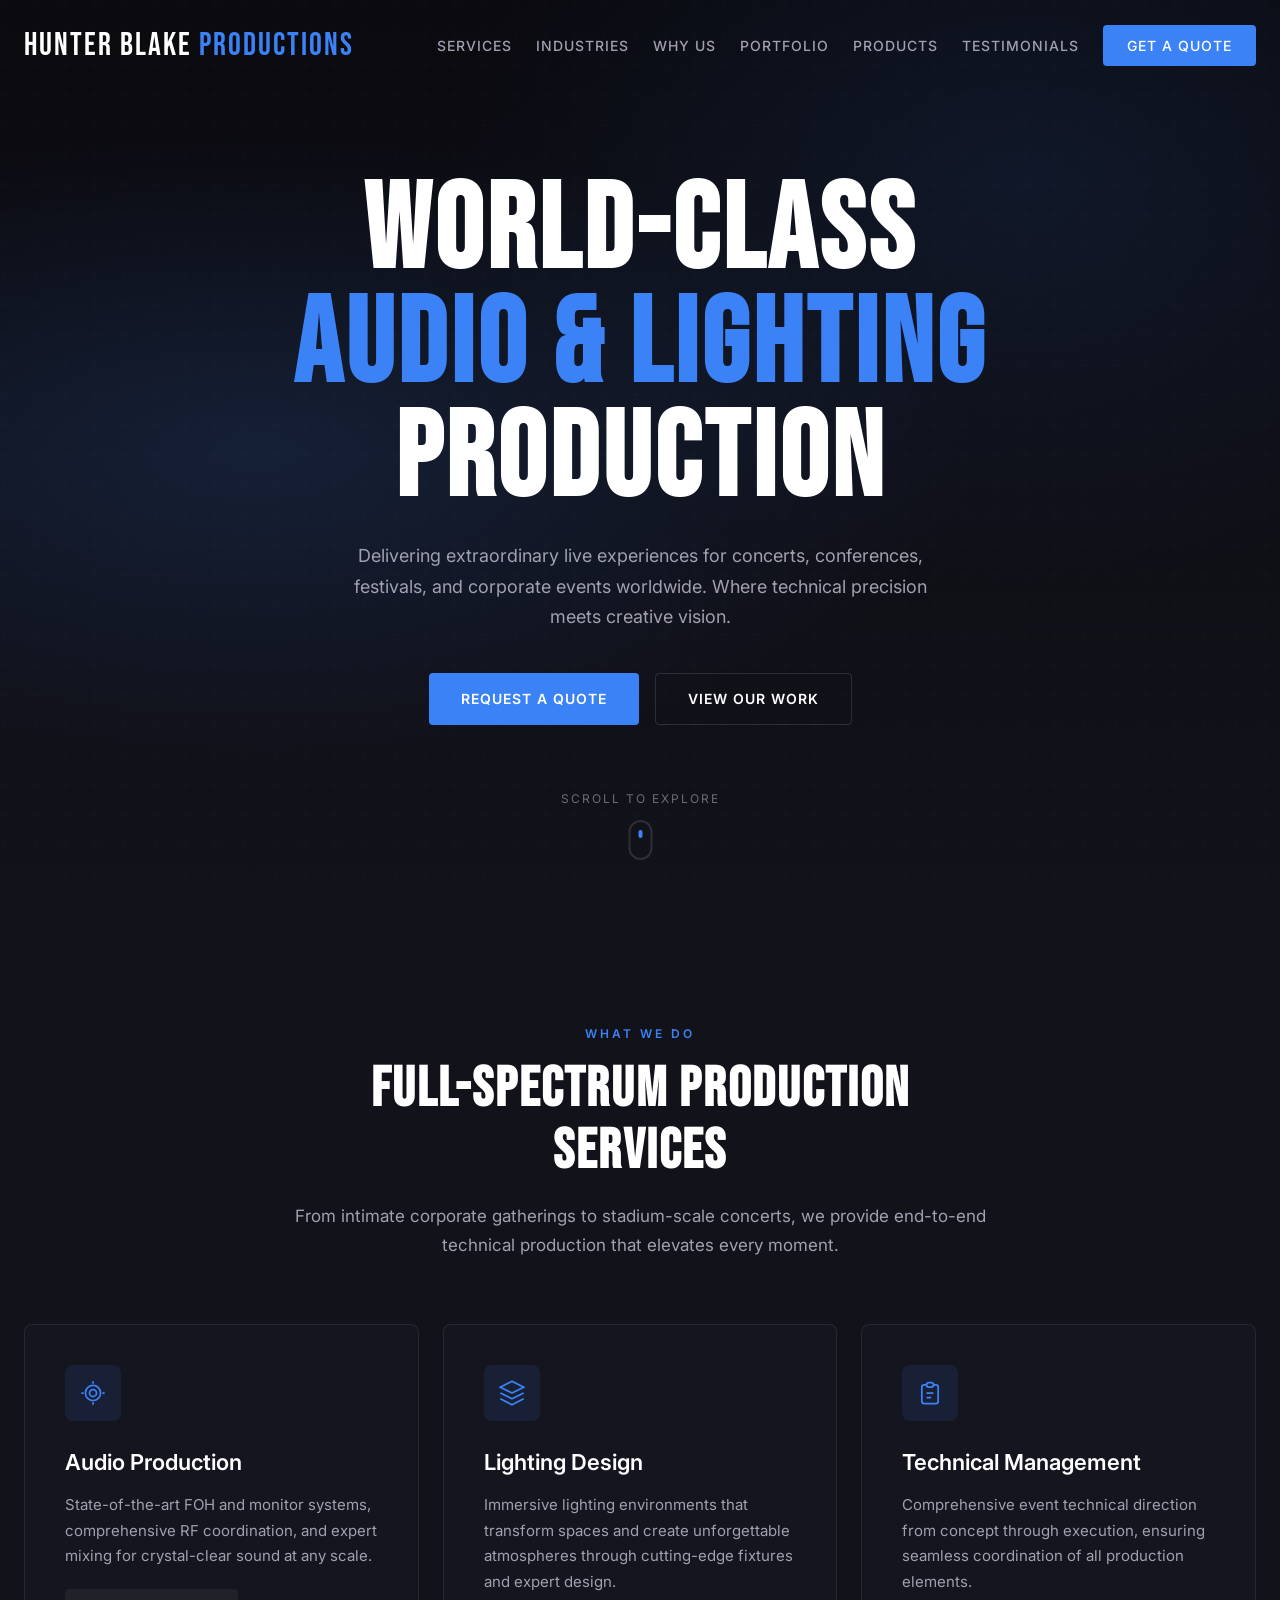
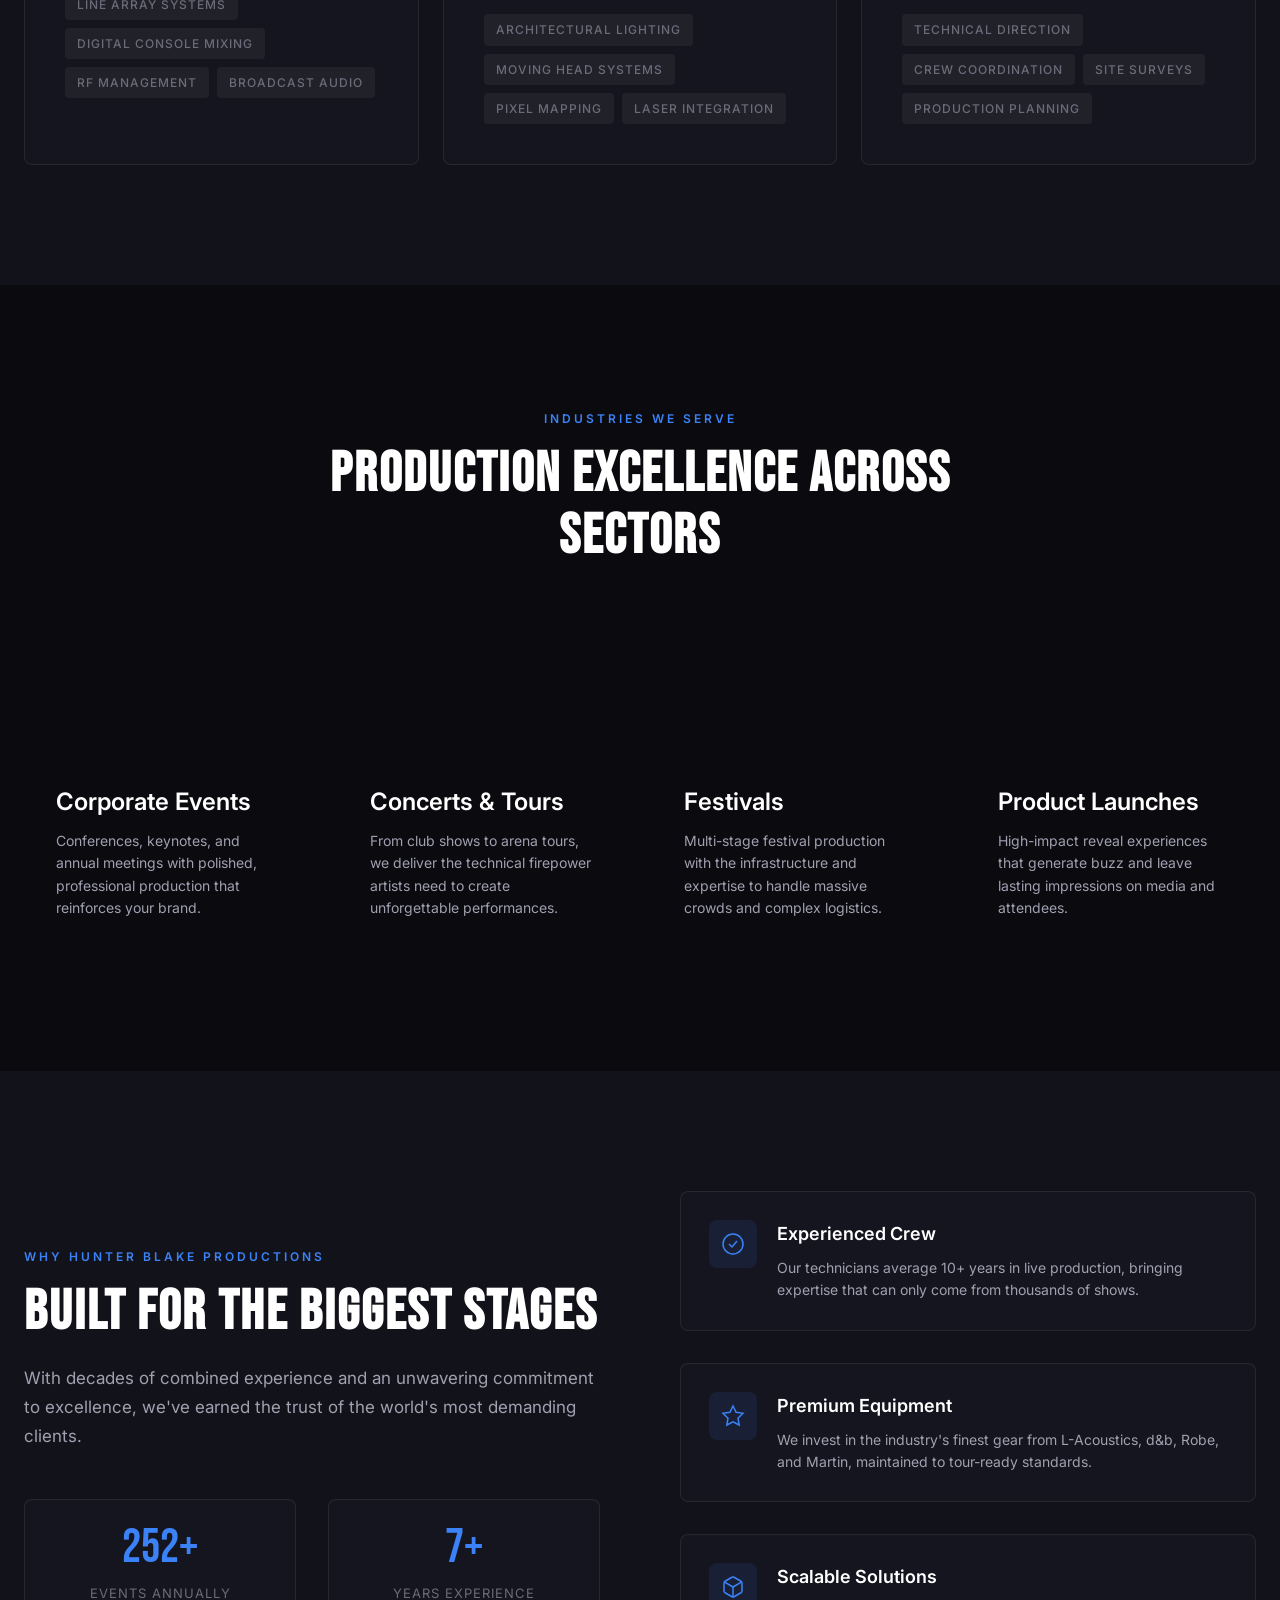
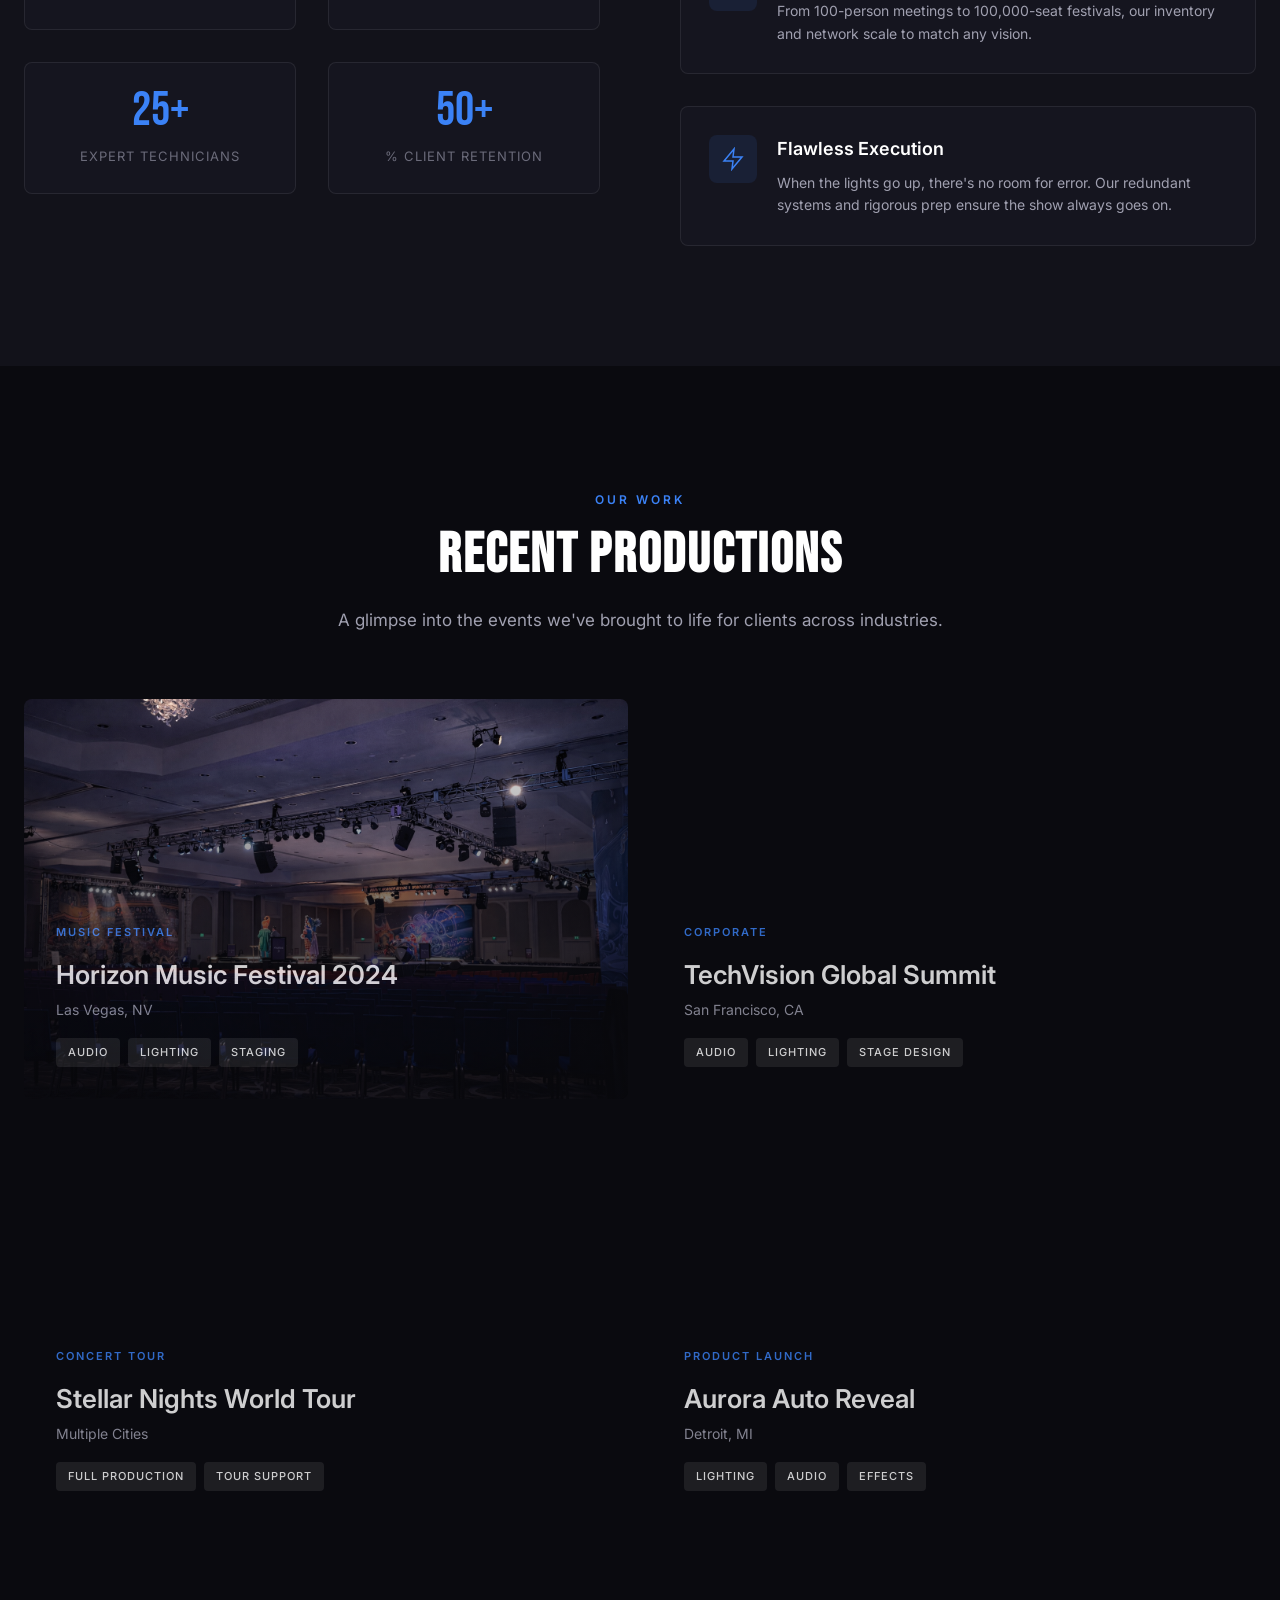
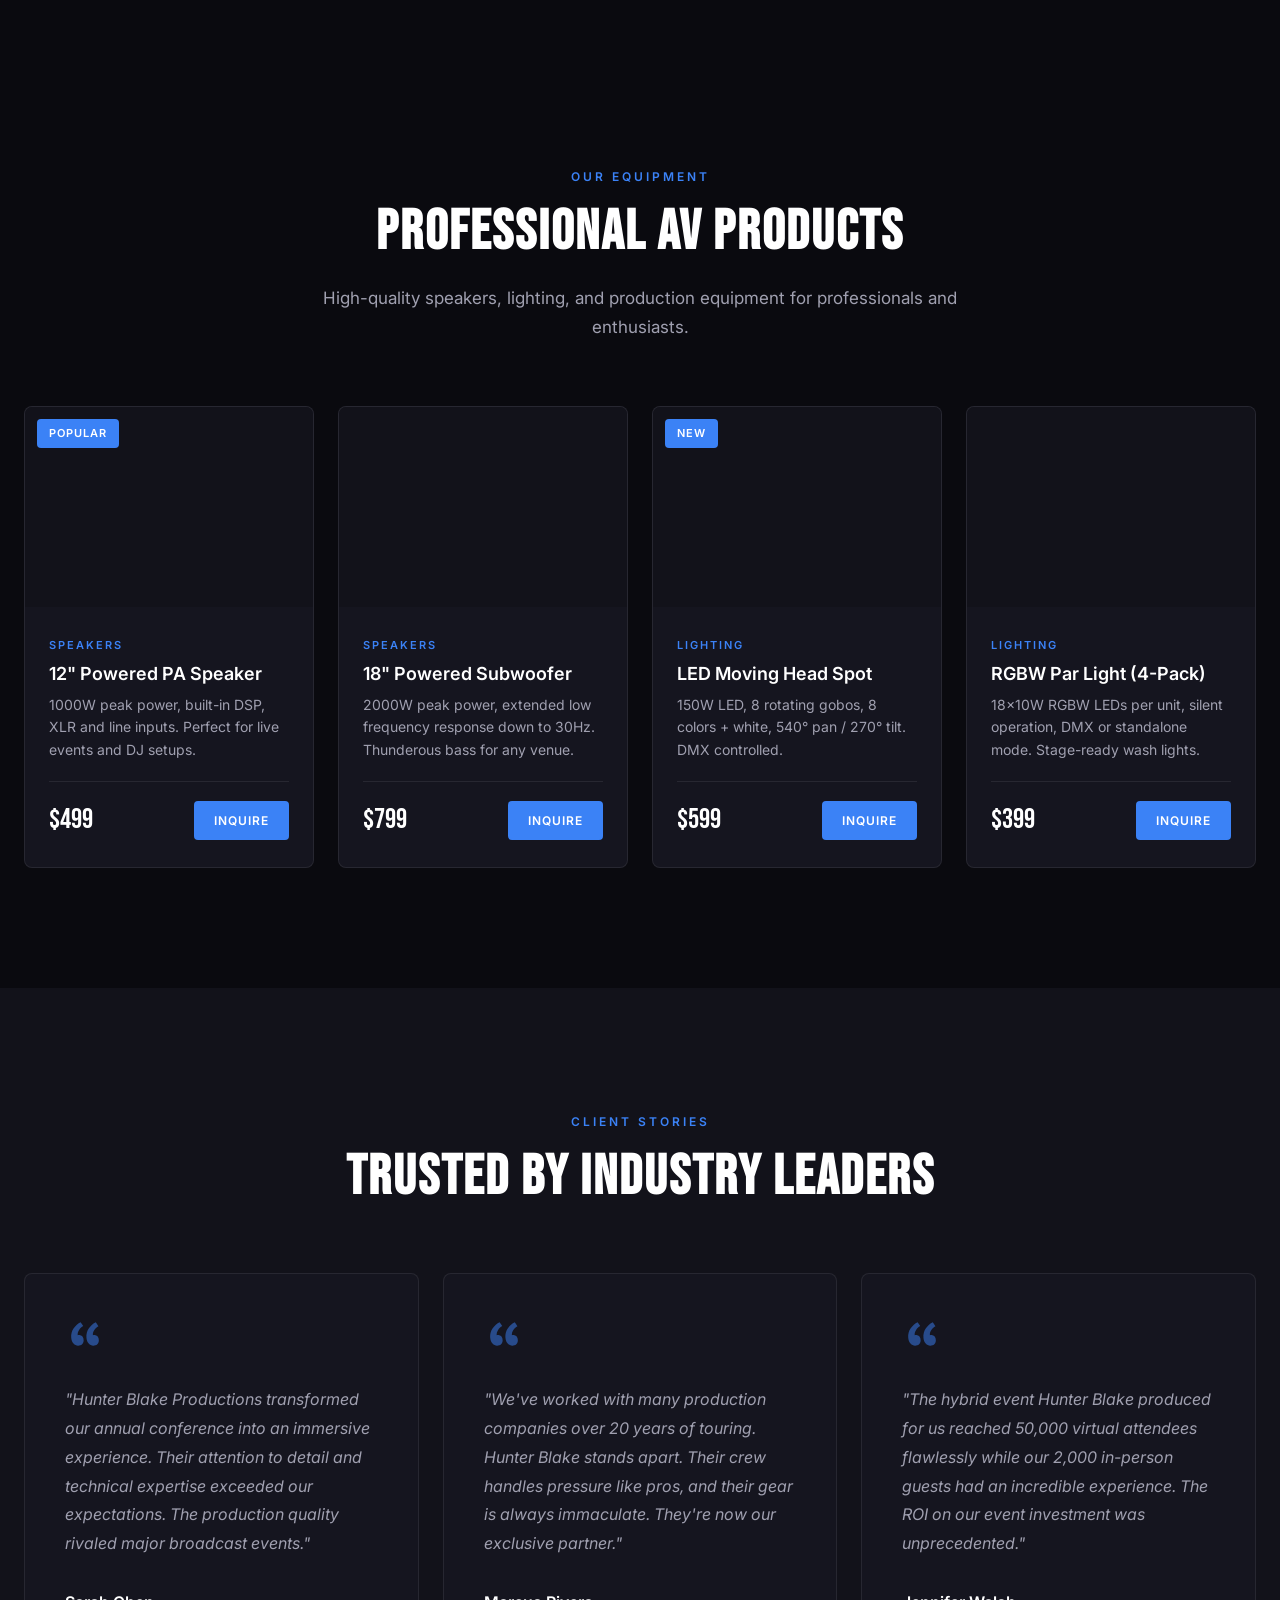
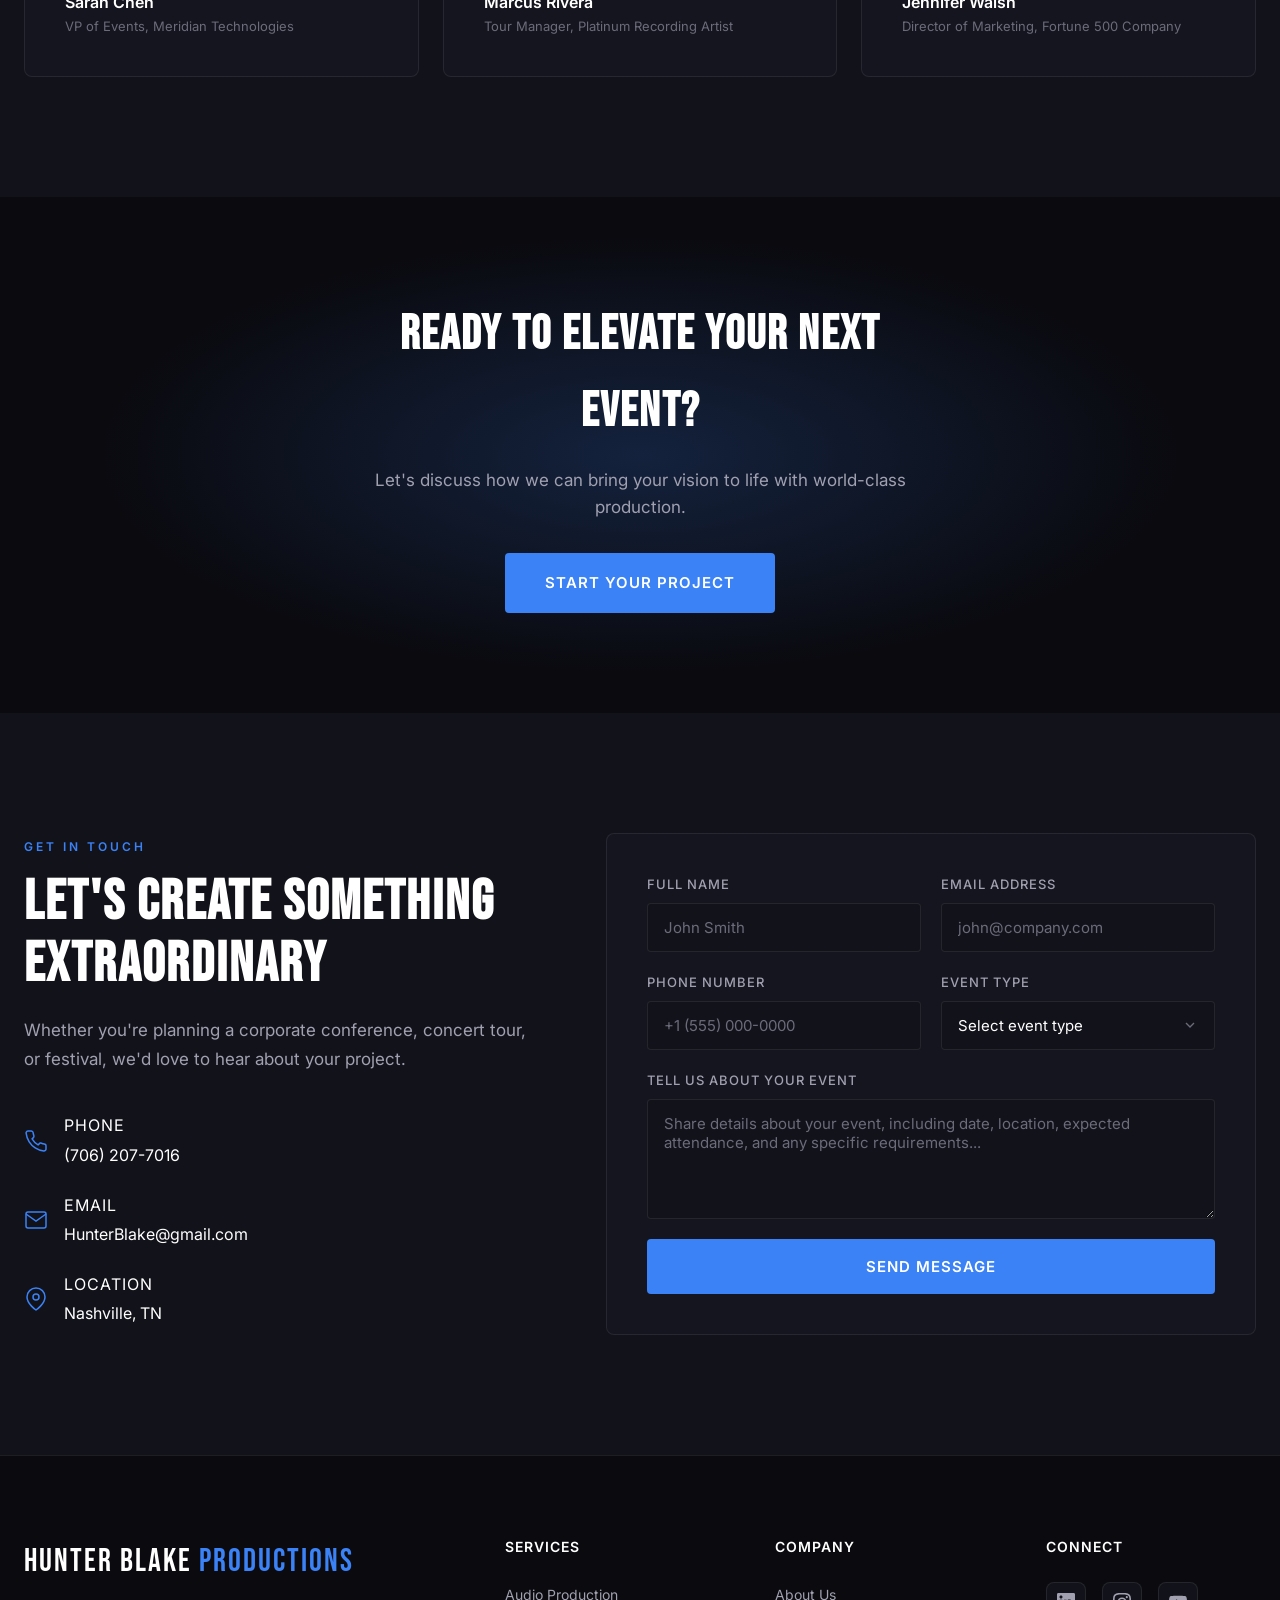
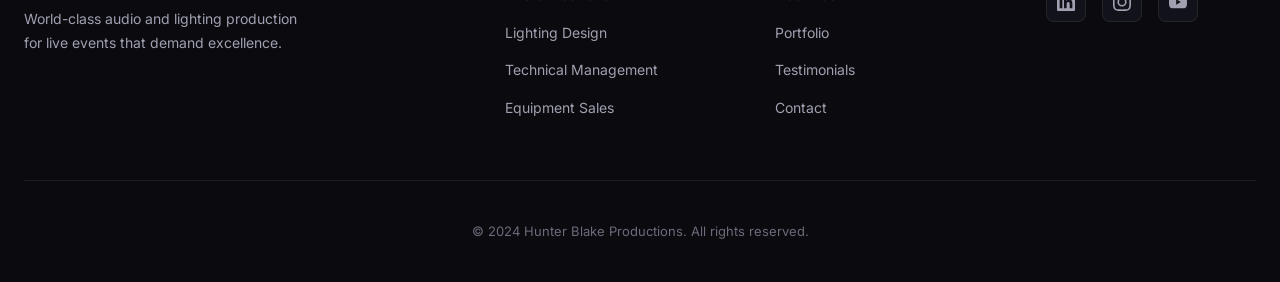
==== commit 6168f485: "Add custom image for Horizon Music Festival" ====
--- a/index.html
+++ b/index.html
@@ -247,7 +247,7 @@
             </div>
             <div class="portfolio-grid">
                 <div class="portfolio-card" data-aos="fade-up">
-                    <div class="portfolio-image" style="background-image: url('https://images.unsplash.com/photo-1492684223066-81342ee5ff30?w=800')"></div>
+                    <div class="portfolio-image" style="background-image: url('HBP-img-1.jpg')"></div>
                     <div class="portfolio-overlay">
                         <div class="portfolio-content">
                             <span class="portfolio-category">Music Festival</span>
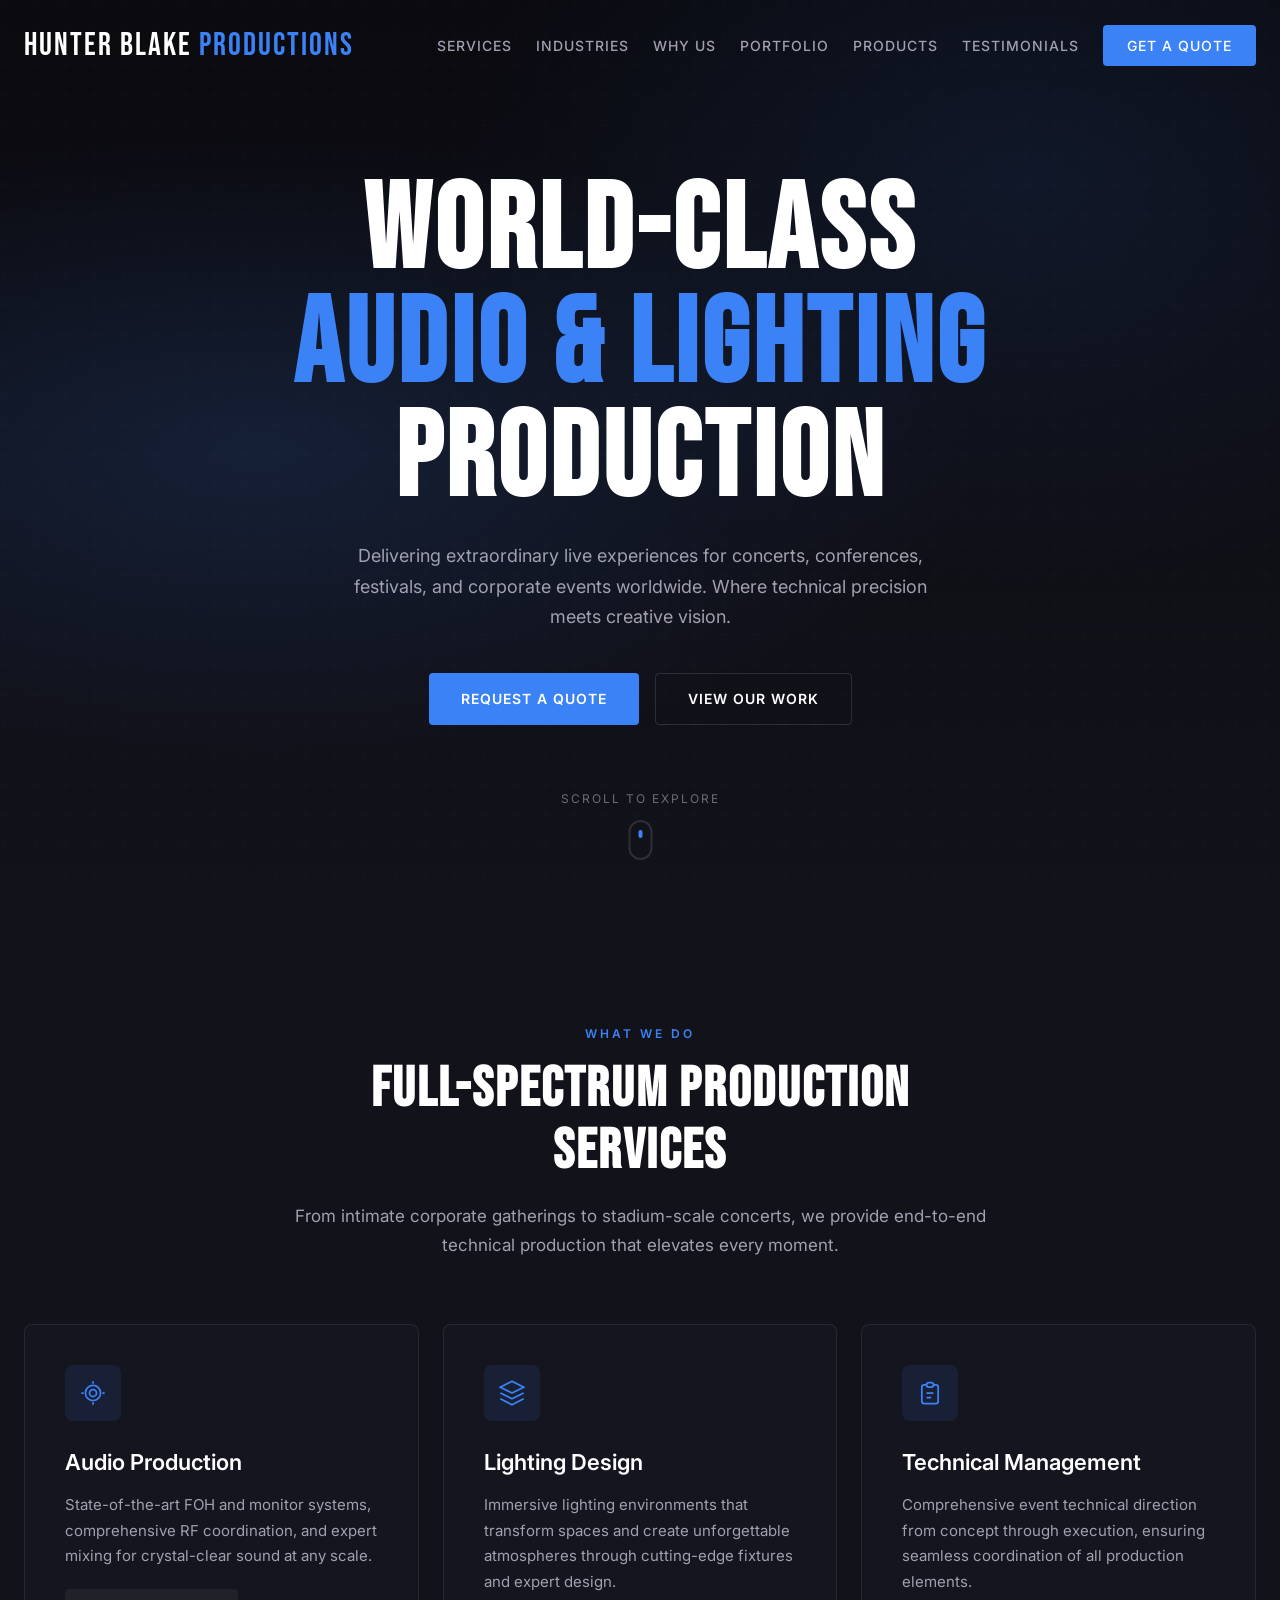
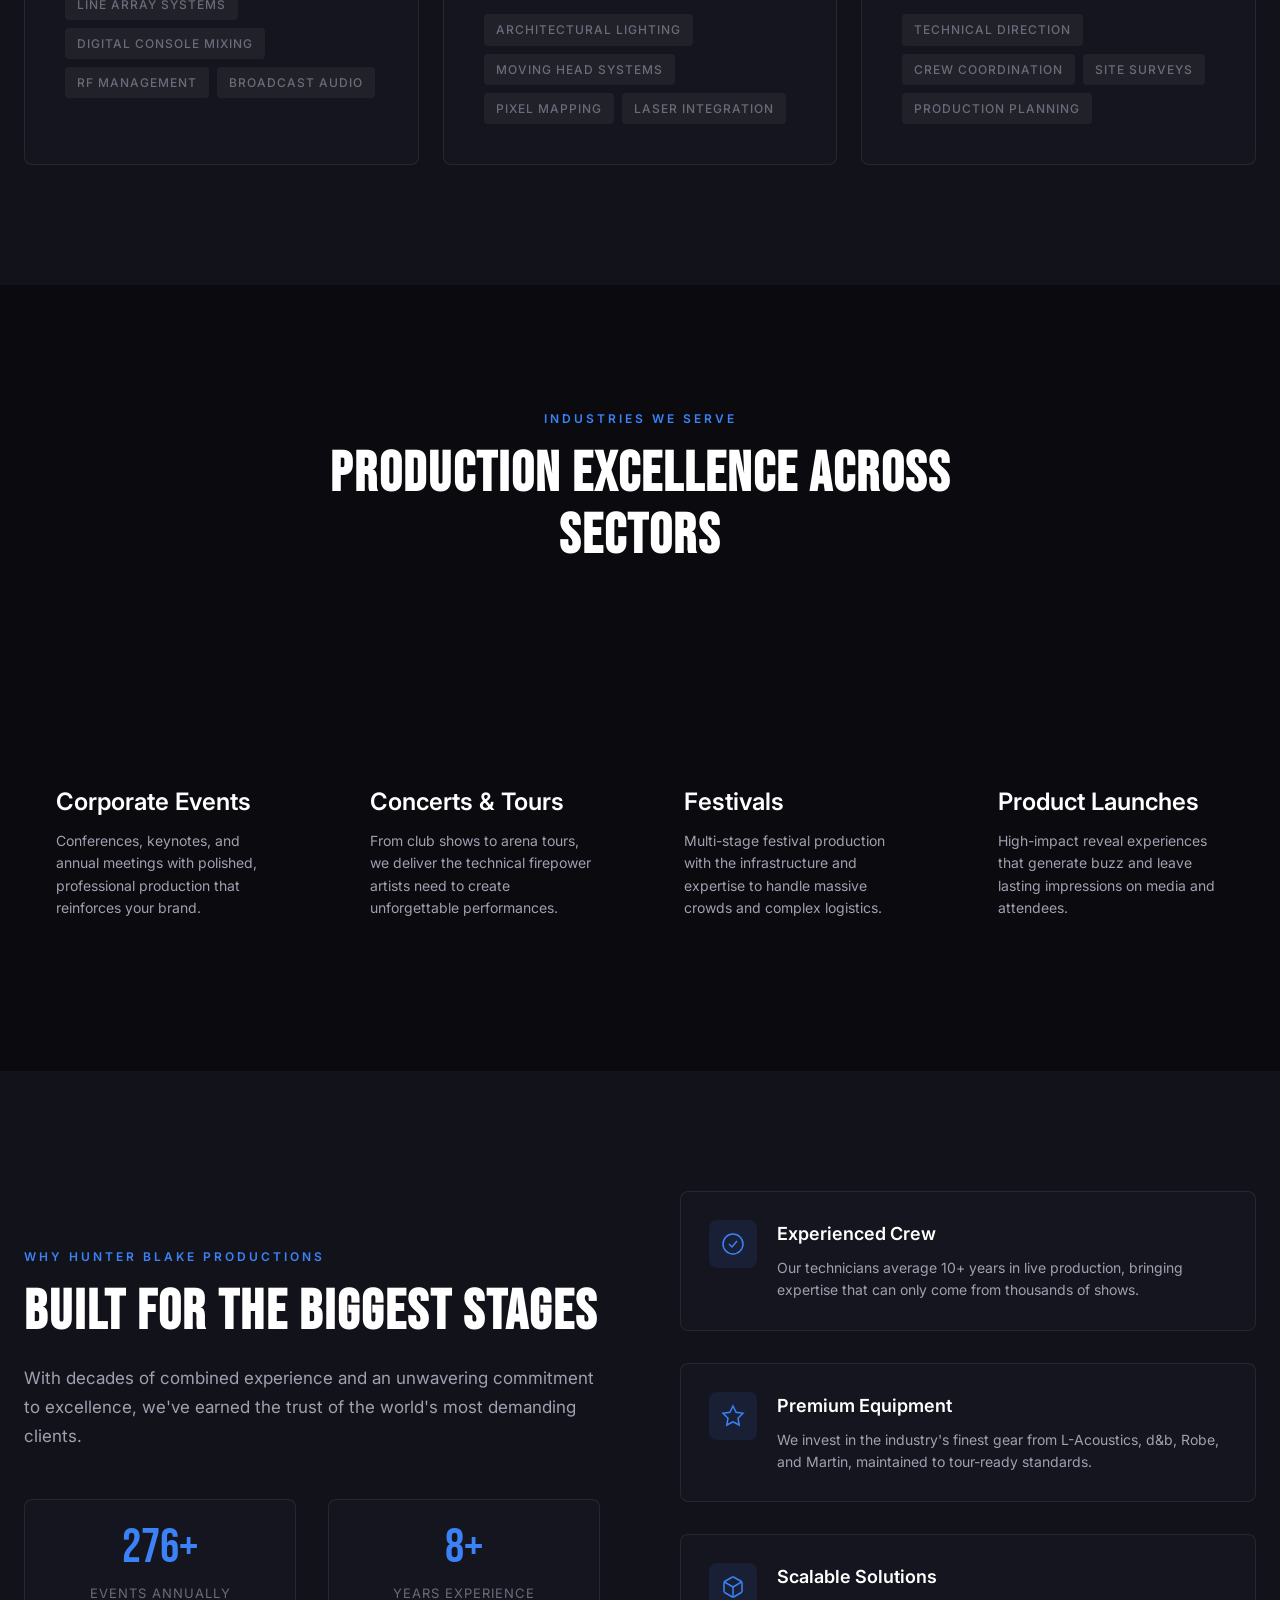
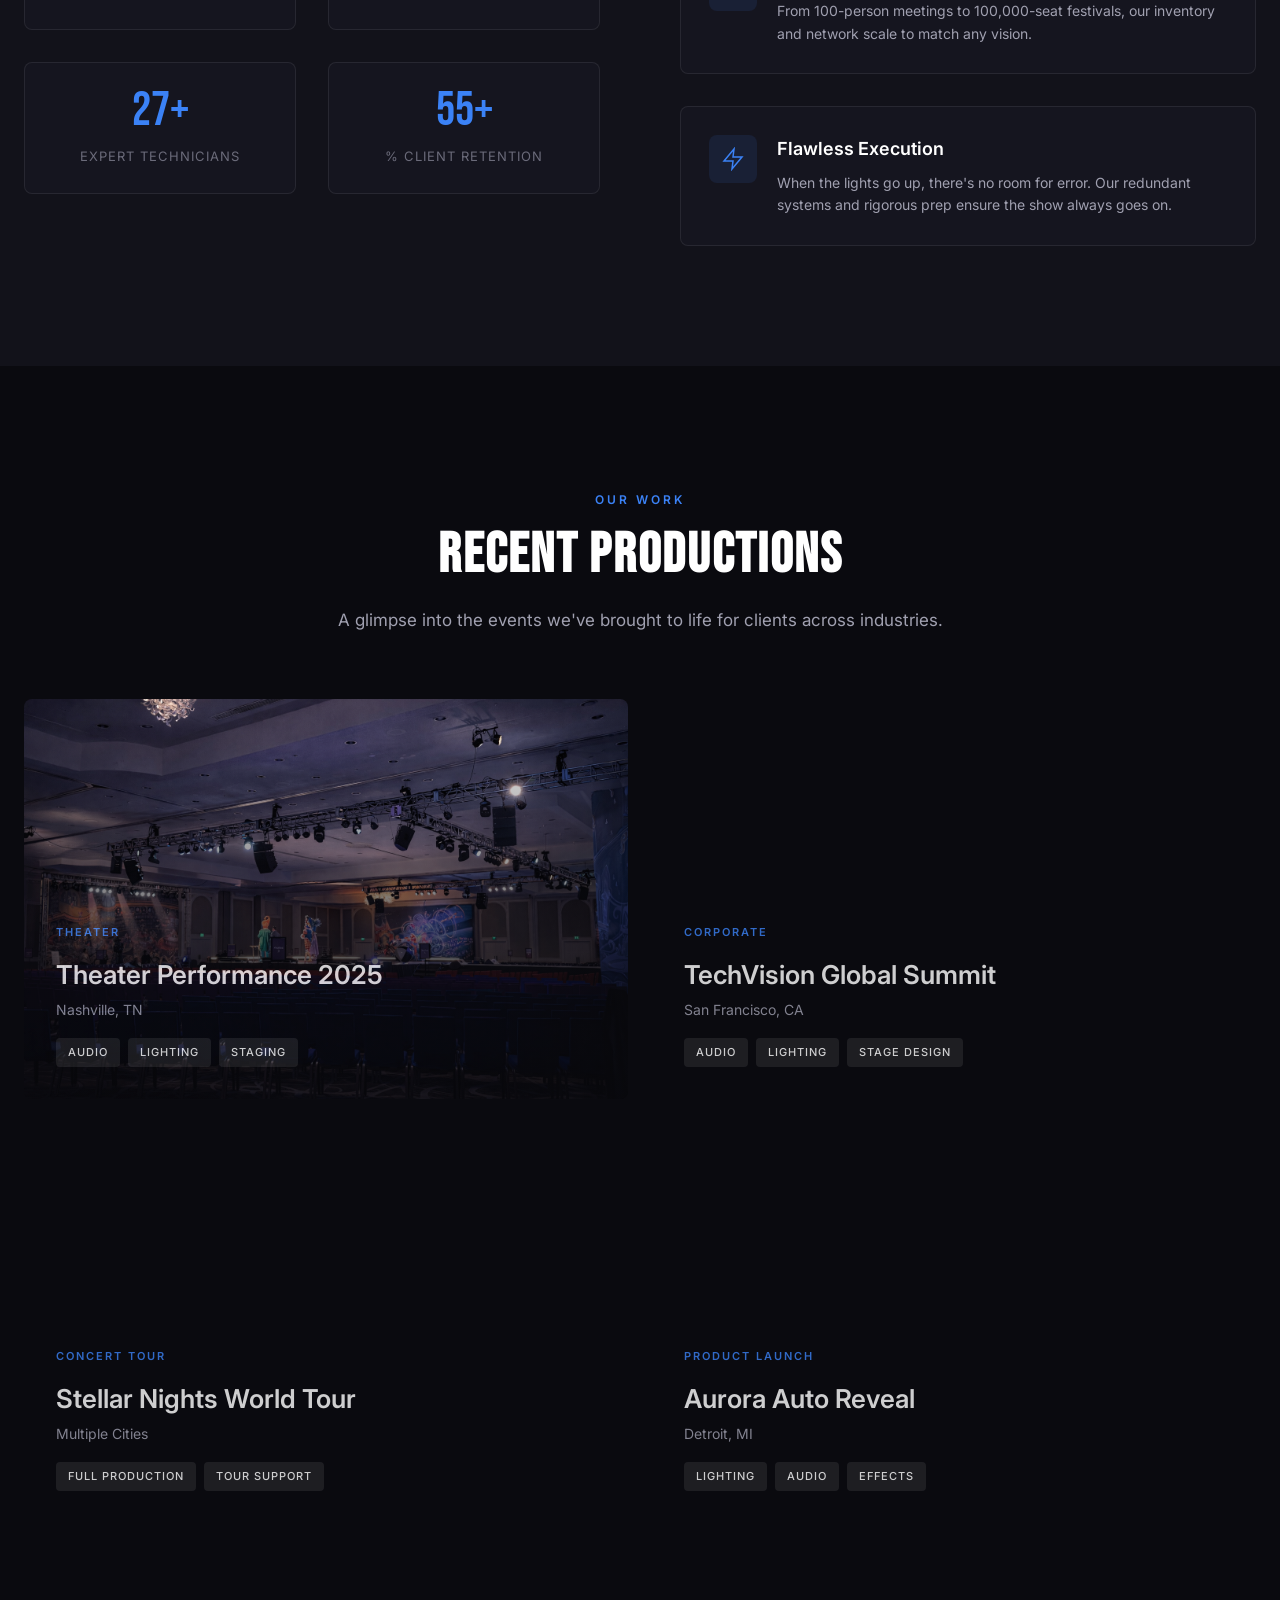
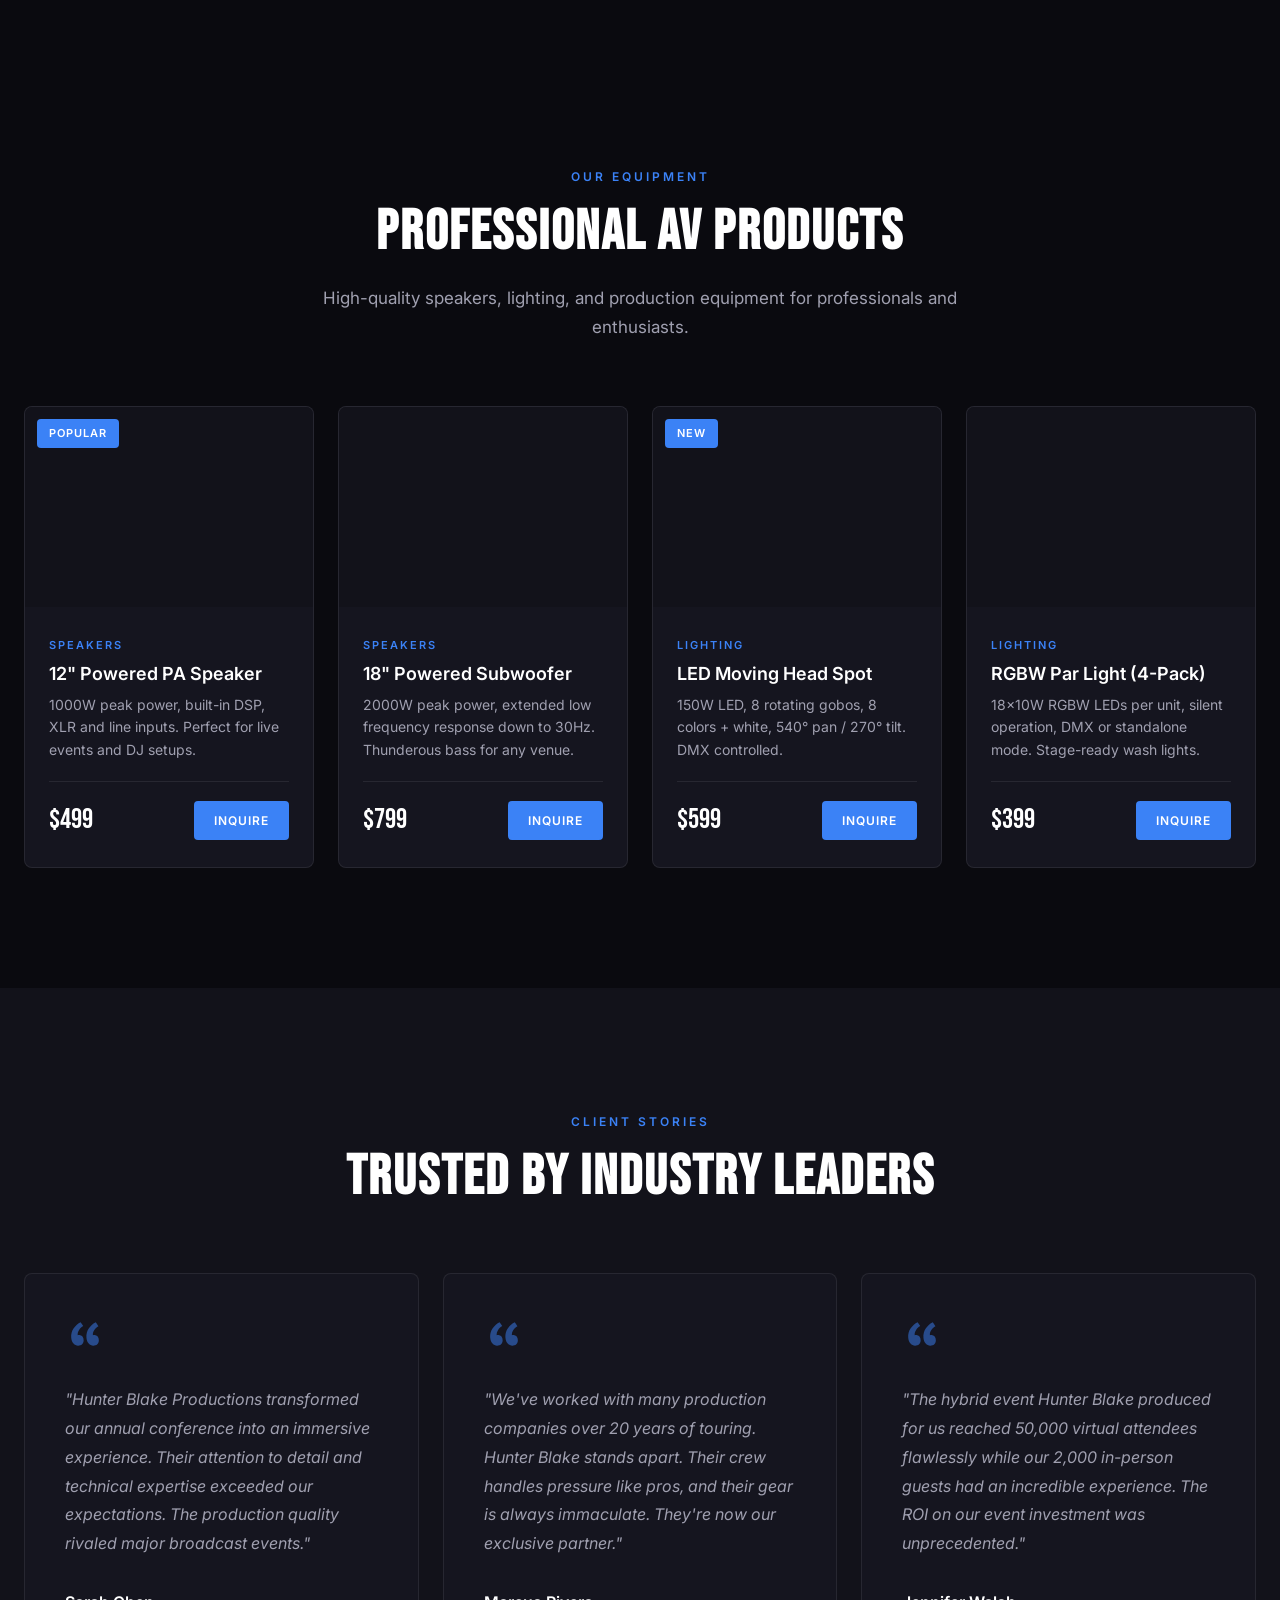
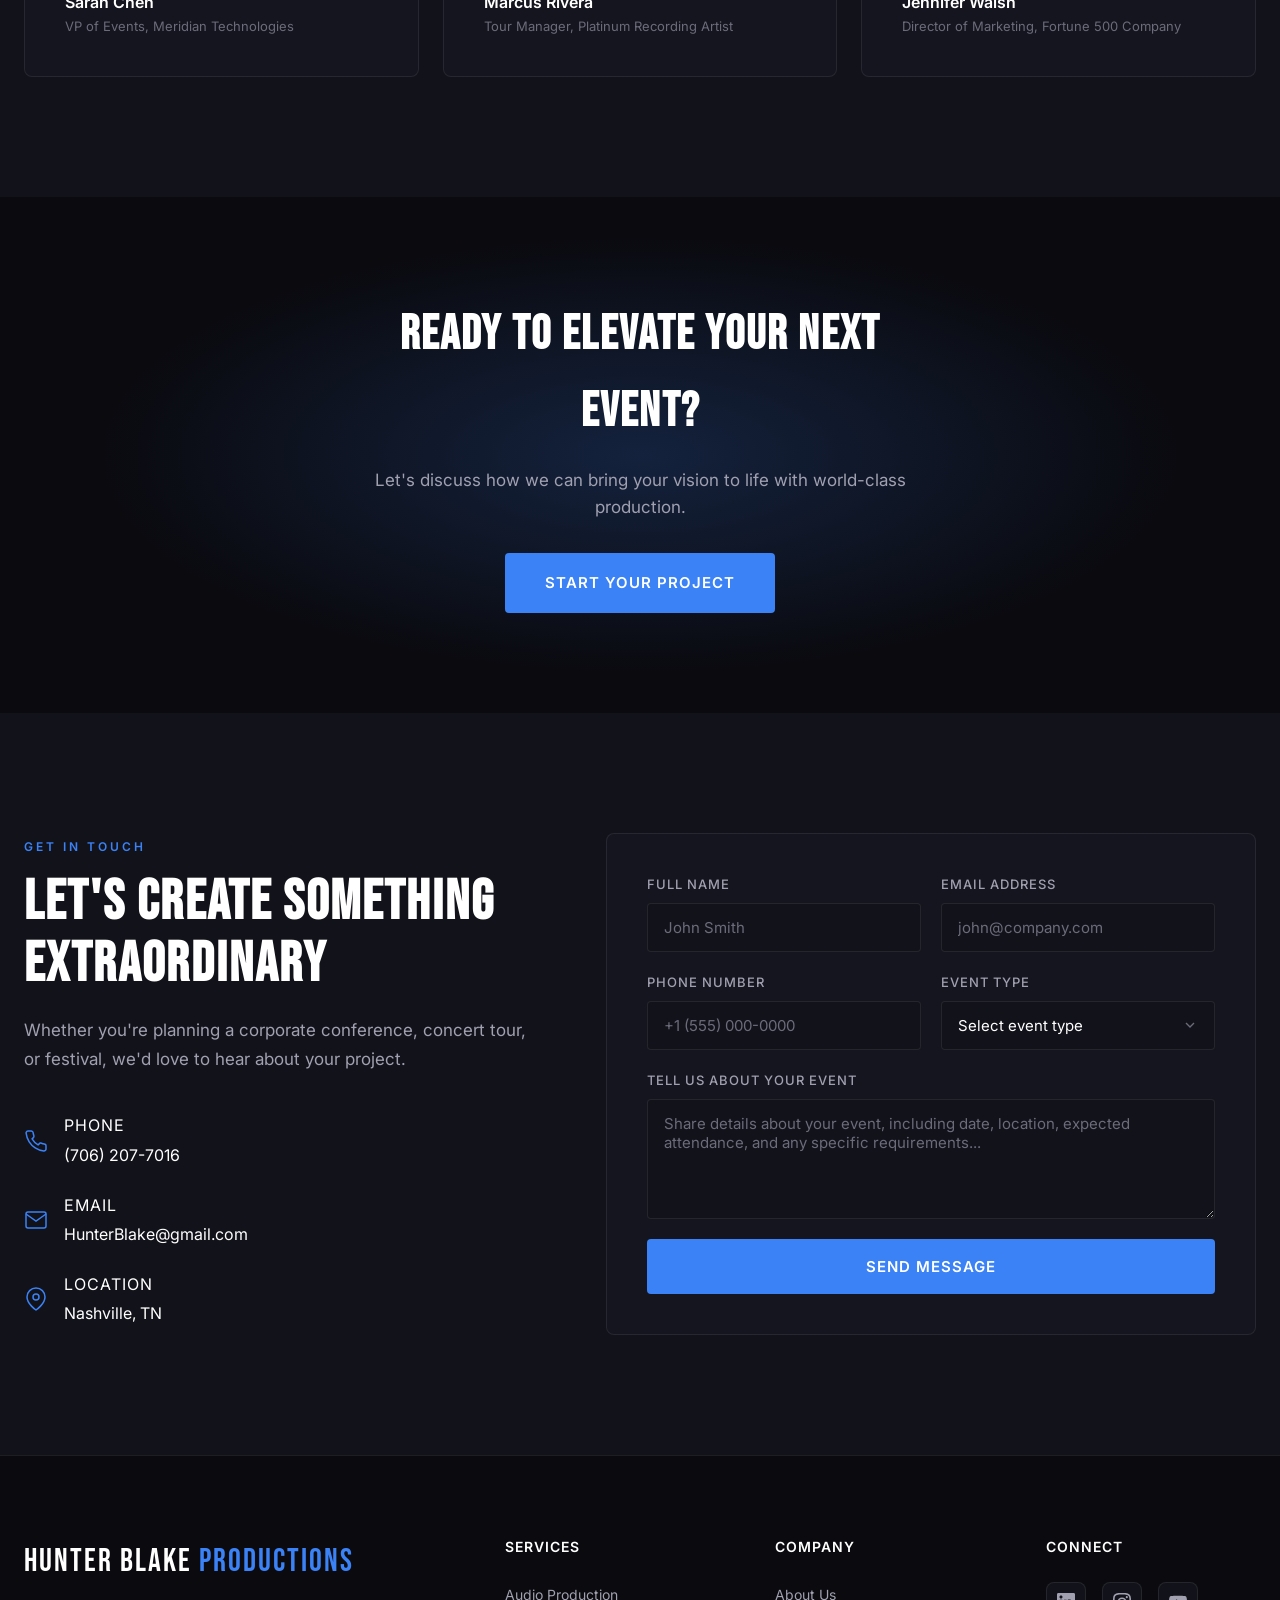
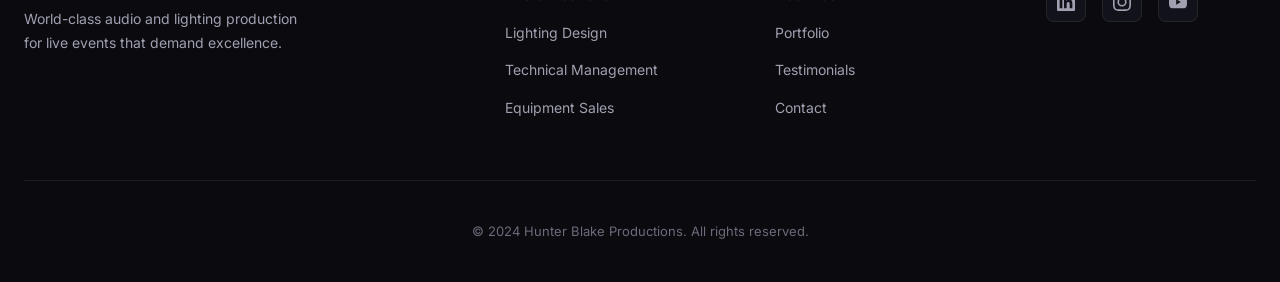
==== commit 2defbded: "Update portfolio: Theater Performance 2025, Nashville" ====
--- a/index.html
+++ b/index.html
@@ -250,9 +250,9 @@
                     <div class="portfolio-image" style="background-image: url('HBP-img-1.jpg')"></div>
                     <div class="portfolio-overlay">
                         <div class="portfolio-content">
-                            <span class="portfolio-category">Music Festival</span>
-                            <h3>Horizon Music Festival 2024</h3>
-                            <p>Las Vegas, NV</p>
+                            <span class="portfolio-category">Theater</span>
+                            <h3>Theater Performance 2025</h3>
+                            <p>Nashville, TN</p>
                             <ul class="portfolio-services">
                                 <li>Audio</li>
                                 <li>Lighting</li>
